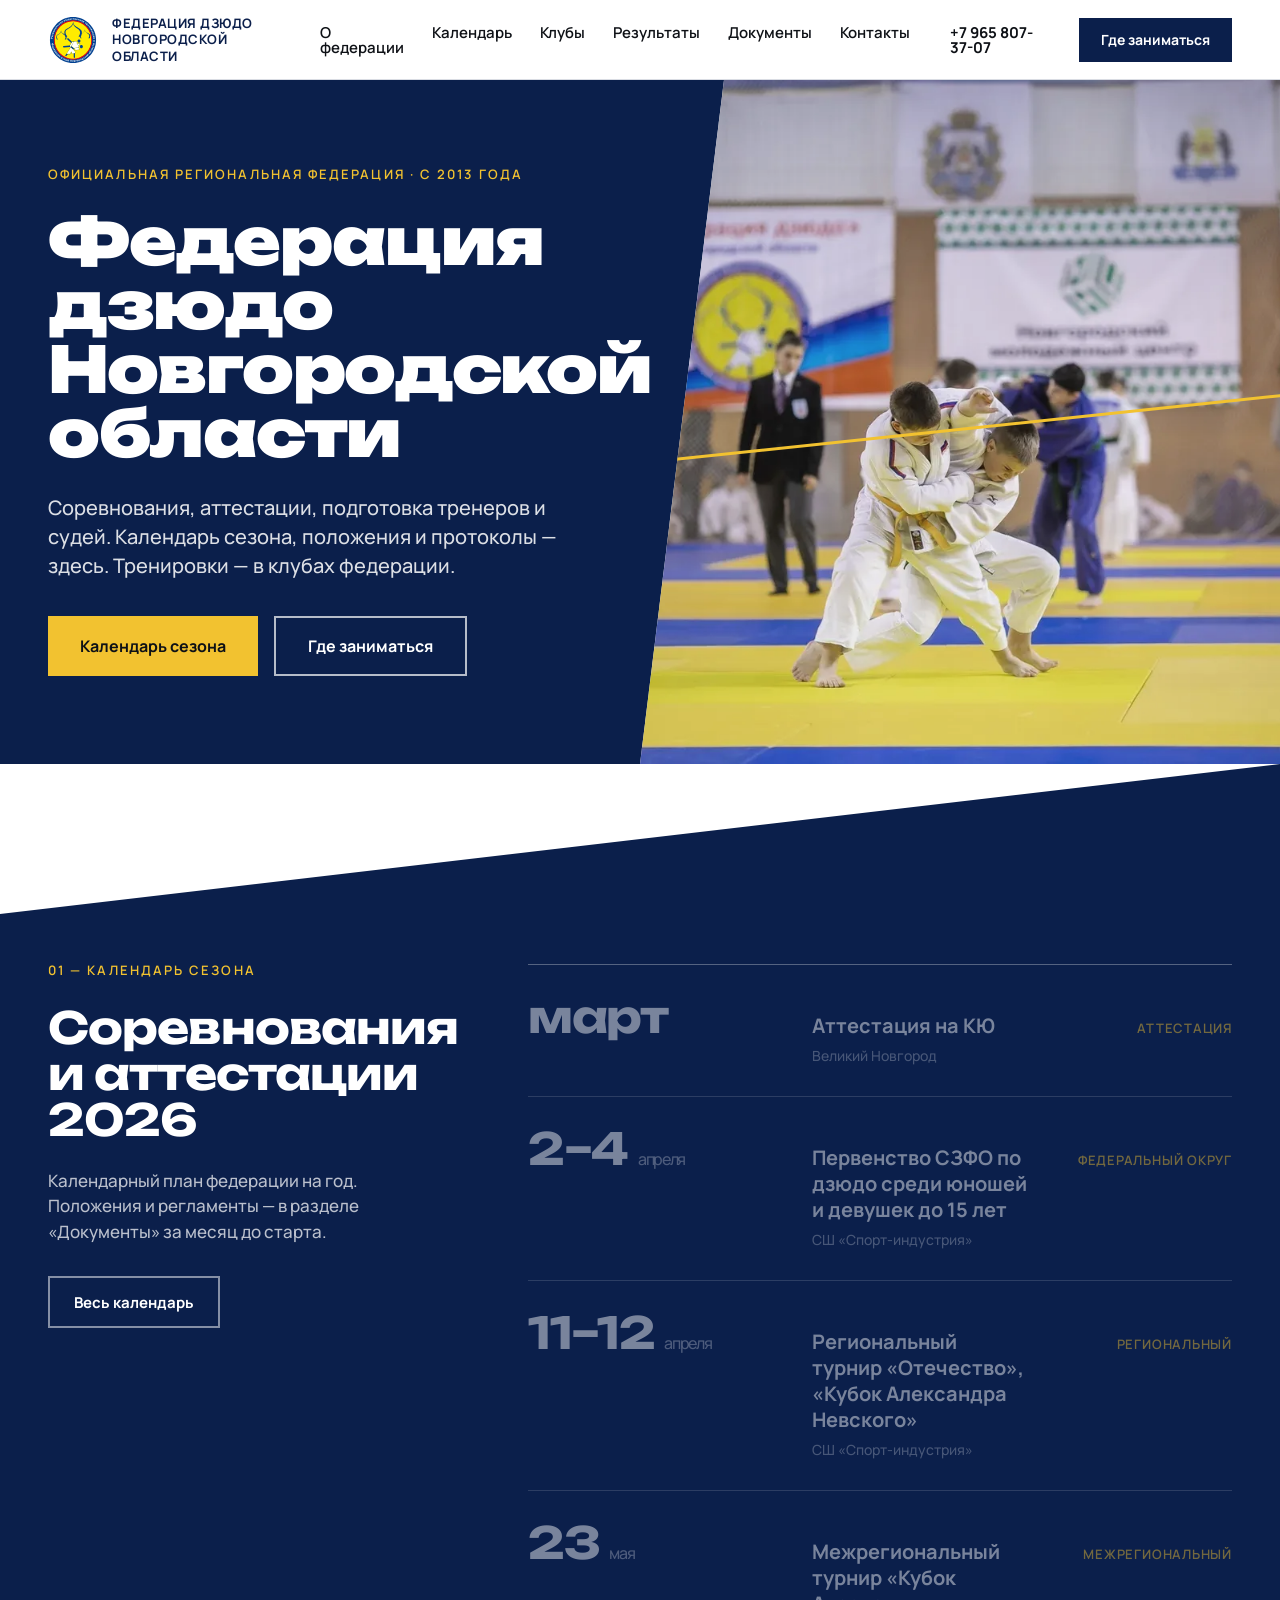
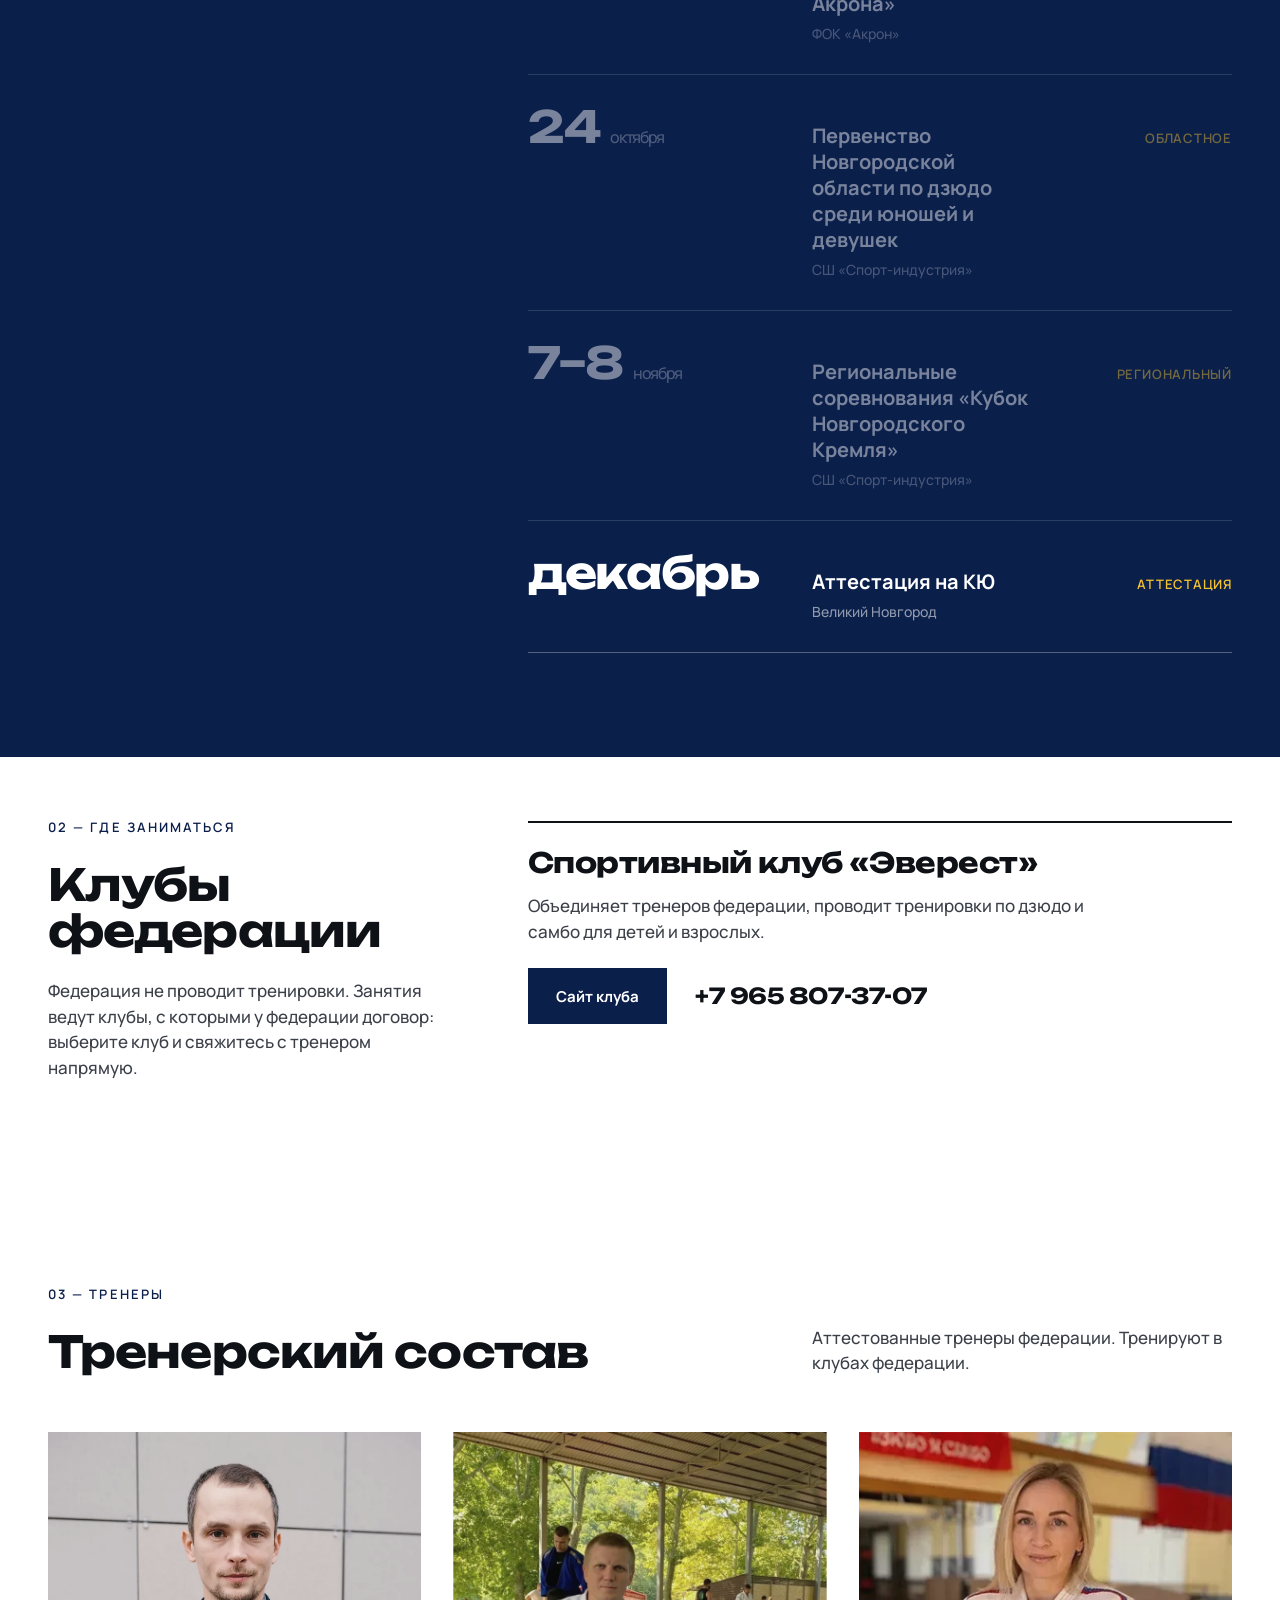
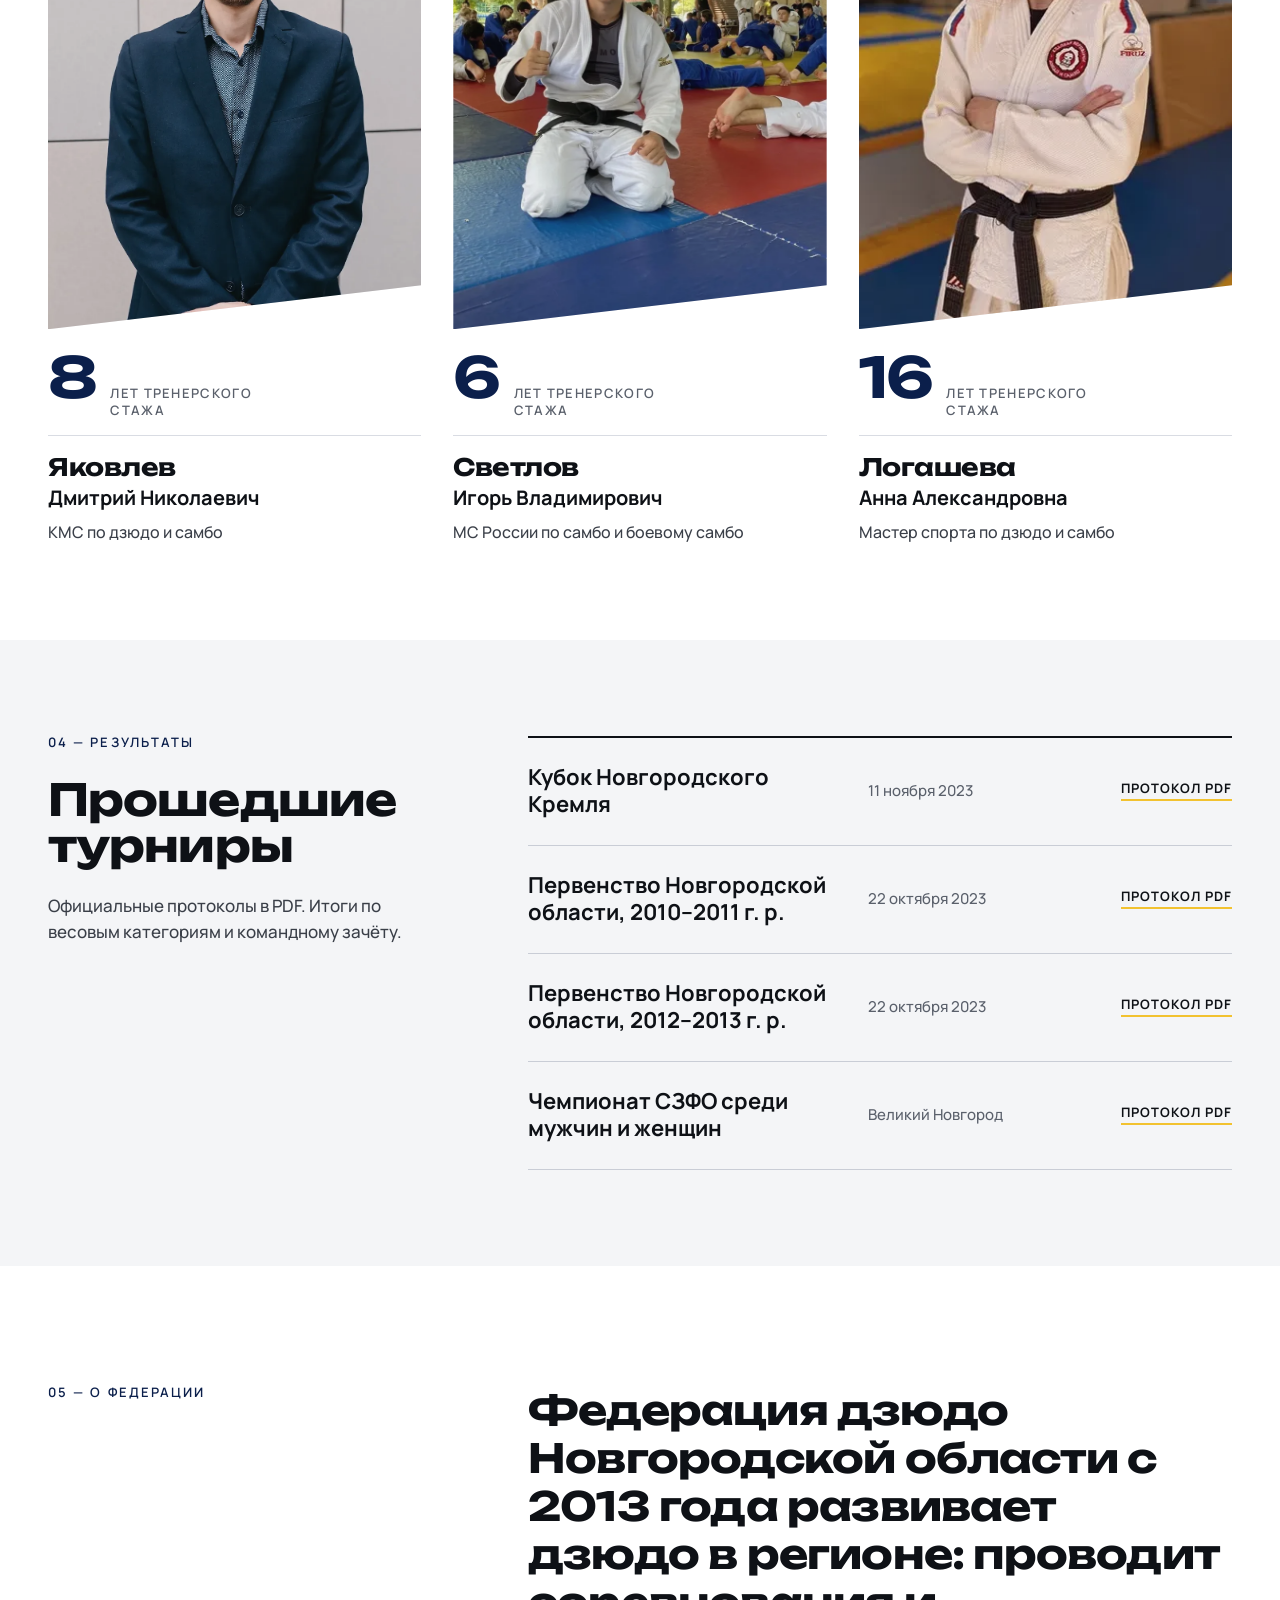
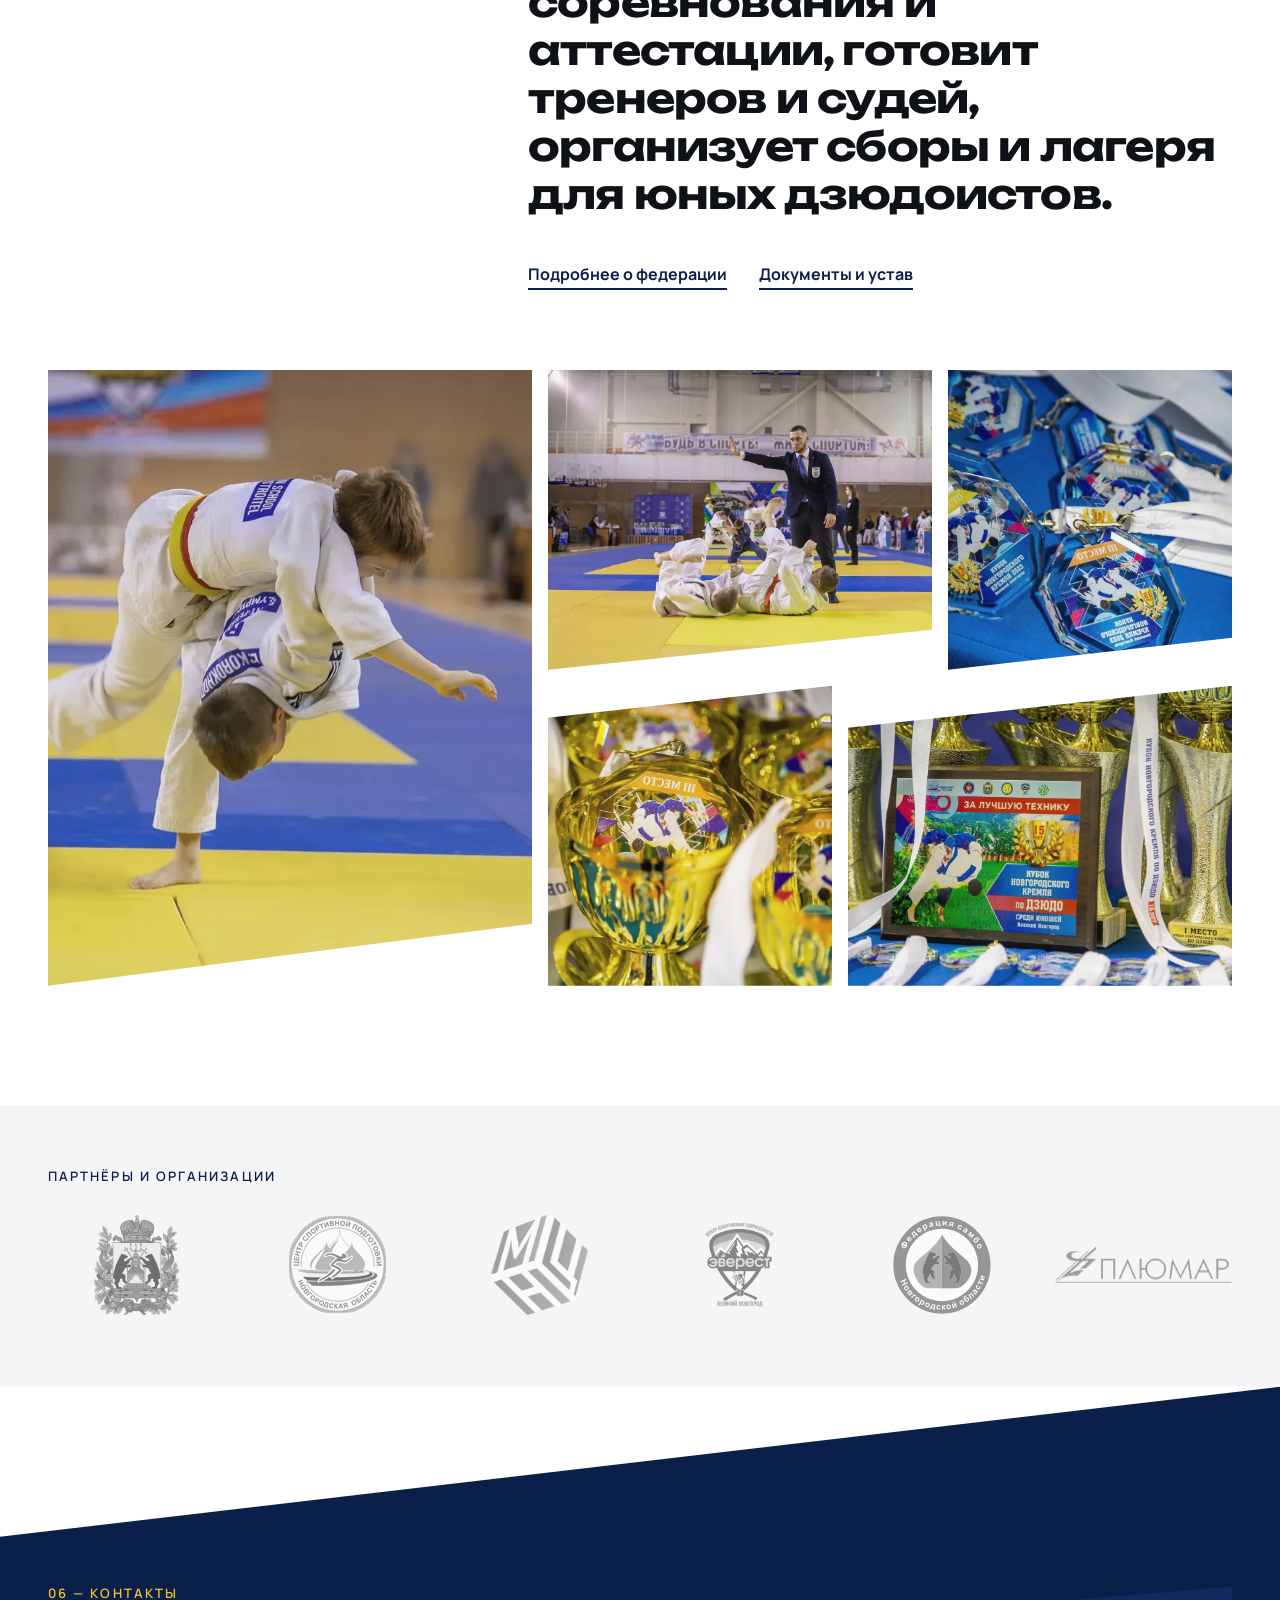
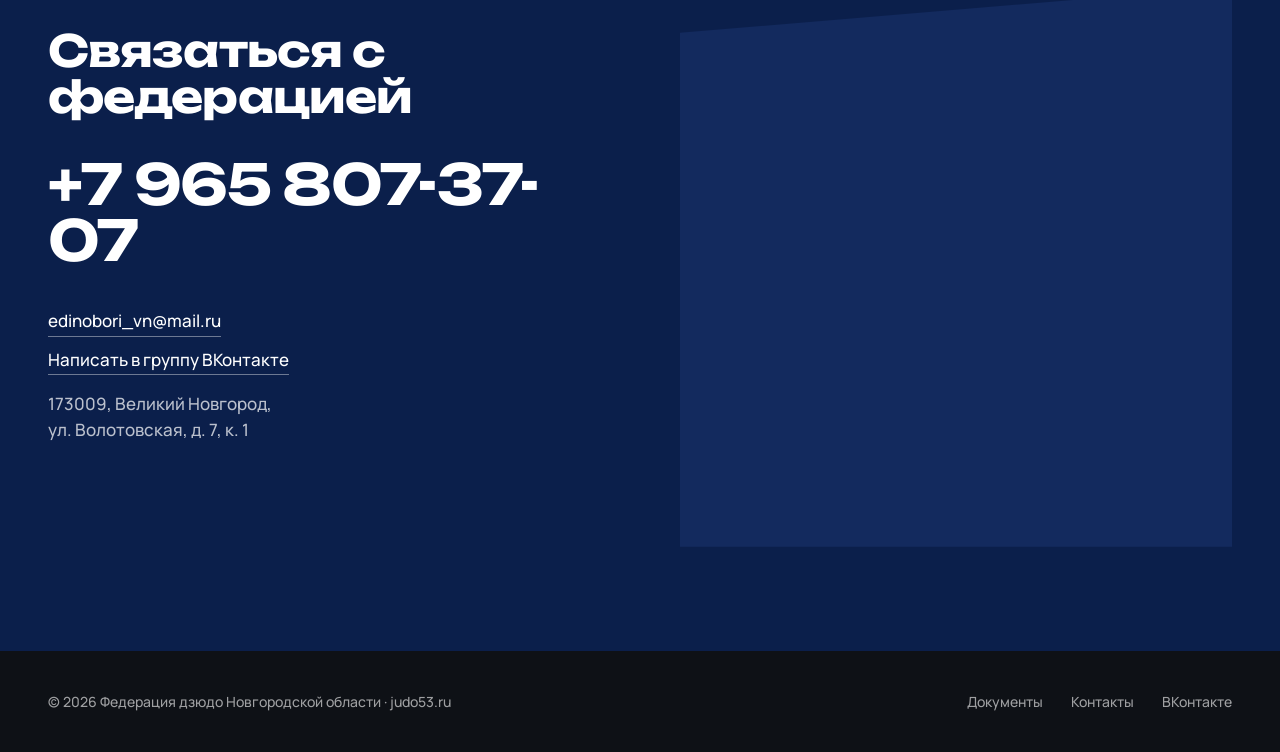
==== index.html @ 19ac7b8d "Сайт Федерации дзюдо Новгородской области — драфт 17.09.2026 Co-Authored-By: Claude Fable 5.1 <norep" ====
<!doctype html>
<html lang="ru">
<head>
<meta charset="utf-8">
<meta name="viewport" content="width=device-width, initial-scale=1">
<title>Федерация дзюдо Новгородской области — официальный сайт</title>
<meta name="description" content="Официальная федерация дзюдо Новгородской области: календарь соревнований и аттестаций, протоколы, документы, тренеры и клубы.">
<link rel="preconnect" href="https://fonts.googleapis.com">
<link rel="preconnect" href="https://fonts.gstatic.com" crossorigin>
<link href="https://fonts.googleapis.com/css2?family=Unbounded:wght@500;700;900&family=Manrope:wght@400;500;600;700&display=swap" rel="stylesheet">
<link rel="stylesheet" href="assets/site.css">
</head>
<body>
<header class="top wrap">
  <a class="brand" href="index.html">
    <img src="images/logo.svg" alt="Герб федерации дзюдо Новгородской области">
    <span>Федерация дзюдо<br>Новгородской области</span>
  </a>
  <nav class="nav"><a href="about.html">О федерации</a><a href="events.html">Календарь</a><a href="index.html#clubs">Клубы</a><a href="results.html">Результаты</a><a href="documents.html">Документы</a><a href="contacts.html">Контакты</a></nav>
  <div class="top-right">
    <a class="tel" href="tel:+79658073707">+7 965 807-37-07</a>
    <a class="btn btn-blue" href="index.html#clubs">Где заниматься</a>
    <a class="tel-sm" href="tel:+79658073707" aria-label="Позвонить">Тел</a>
    <button class="burger" aria-label="Меню" onclick="document.getElementById('mnav').classList.toggle('open')"><span></span><span></span><span></span></button>
  </div>
</header>
<nav class="mnav" id="mnav" onclick="this.classList.remove('open')"><a href="about.html">О федерации</a><a href="events.html">Календарь</a><a href="index.html#clubs">Клубы</a><a href="results.html">Результаты</a><a href="documents.html">Документы</a><a href="contacts.html">Контакты</a></nav>
<section class="hero wrap">
  <div class="photo">
    <img src="images/judo-velikiy-novgorod-3.webp" alt="Схватка на татами">
    <div class="line"></div>
  </div>
  <div class="hero-text">
    <div class="eyebrow light">Официальная региональная федерация · с 2013 года</div>
    <h1>Федерация дзюдо Новгородской области</h1>
    <p>Соревнования, аттестации, подготовка тренеров и судей. Календарь сезона, положения и протоколы — здесь. Тренировки — в клубах федерации.</p>
    <div class="hero-btns">
      <a class="btn btn-gold" href="#calendar">Календарь сезона</a>
      <a class="btn btn-line" href="#clubs">Где заниматься</a>
    </div>
  </div>
</section>

<section id="calendar" class="dark">
  <div class="inner two">
    <div>
      <div class="eyebrow light">01 — Календарь сезона</div>
      <h2>Соревнования и аттестации 2026</h2>
      <p class="lead">Календарный план федерации на год. Положения и регламенты — в разделе «Документы» за месяц до старта.</p>
      <a class="btn btn-line-sm" href="events.html" style="margin-top:32px">Весь календарь</a>
    </div>
    <div class="cal"><div class="crow" data-until="2026-03-31"><div class="d">март</div><div><div class="t">Аттестация на КЮ</div><div class="place">Великий Новгород</div></div><div class="lvl">аттестация</div></div><div class="crow" data-until="2026-04-04"><div class="d">2–4<small>апреля</small></div><div><div class="t">Первенство СЗФО по дзюдо среди юношей и девушек до 15 лет</div><div class="place">СШ «Спорт-индустрия»</div></div><div class="lvl">федеральный округ</div></div><div class="crow" data-until="2026-04-12"><div class="d">11–12<small>апреля</small></div><div><div class="t">Региональный турнир «Отечество», «Кубок Александра Невского»</div><div class="place">СШ «Спорт-индустрия»</div></div><div class="lvl">региональный</div></div><div class="crow" data-until="2026-05-23"><div class="d">23<small>мая</small></div><div><div class="t">Межрегиональный турнир «Кубок Акрона»</div><div class="place">ФОК «Акрон»</div></div><div class="lvl">межрегиональный</div></div><div class="crow" data-until="2026-10-24"><div class="d">24<small>октября</small></div><div><div class="t">Первенство Новгородской области по дзюдо среди юношей и девушек</div><div class="place">СШ «Спорт-индустрия»</div></div><div class="lvl">областное</div></div><div class="crow" data-until="2026-11-08"><div class="d">7–8<small>ноября</small></div><div><div class="t">Региональные соревнования «Кубок Новгородского Кремля»</div><div class="place">СШ «Спорт-индустрия»</div></div><div class="lvl">региональный</div></div><div class="crow" data-until="2026-12-31"><div class="d">декабрь</div><div><div class="t">Аттестация на КЮ</div><div class="place">Великий Новгород</div></div><div class="lvl">аттестация</div></div></div>
  </div>
</section>
<script>
(function(){var t=new Date();t.setHours(0,0,0,0);
document.querySelectorAll('.crow[data-until]').forEach(function(r){var d=new Date(r.dataset.until+'T23:59:59');if(d<t)r.classList.add('past');});})();
</script>
<section id="clubs" class="sec two" style="align-items:start">
  <div>
    <div class="eyebrow">02 — Где заниматься</div>
    <h2>Клубы федерации</h2>
    <p class="lead">Федерация не проводит тренировки. Занятия ведут клубы, с которыми у федерации договор: выберите клуб и свяжитесь с тренером напрямую.</p>
  </div>
  <div class="clubs"><div class="club">
      <h3>Спортивный клуб «Эверест»</h3>
      <p>Объединяет тренеров федерации, проводит тренировки по дзюдо и самбо для детей и взрослых.</p>
      <div class="club-links"><a class="btn btn-blue" href="http://everest53.ru" target="_blank" rel="noopener">Сайт клуба</a><a class="tel" href="tel:+79658073707">+7 965 807-37-07</a></div>
    </div></div>
</section>
<section id="coaches">
  <div class="coaches-head">
    <div><div class="eyebrow">03 — Тренеры</div><h2>Тренерский состав</h2></div>
    <p>Аттестованные тренеры федерации. Тренируют в клубах федерации.</p>
  </div>
  <div class="coaches"><div class="coach">
      <div class="photo"><img src="images/trener-yakovlev-dmitrii-nikolaevich.webp" alt="Яковлев Дмитрий Николаевич"></div>
      <div class="exp"><b>8</b><span>лет тренерского<br>стажа</span></div>
      <div><h3>Яковлев</h3><div class="fn">Дмитрий Николаевич</div><div class="rank">КМС по дзюдо и самбо</div></div>
    </div><div class="coach">
      <div class="photo"><img src="images/trener-svetlov-igor-vladimirovich.webp" alt="Светлов Игорь Владимирович"></div>
      <div class="exp"><b>6</b><span>лет тренерского<br>стажа</span></div>
      <div><h3>Светлов</h3><div class="fn">Игорь Владимирович</div><div class="rank">МС России по самбо и боевому самбо</div></div>
    </div><div class="coach">
      <div class="photo"><img src="images/trener-logashova-anna-aleksandrovna.webp" alt="Логашева Анна Александровна"></div>
      <div class="exp"><b>16</b><span>лет тренерского<br>стажа</span></div>
      <div><h3>Логашева</h3><div class="fn">Анна Александровна</div><div class="rank">Мастер спорта по дзюдо и самбо</div></div>
    </div></div>
</section>
<section id="results" class="two">
  <div>
    <div class="eyebrow">04 — Результаты</div>
    <h2>Прошедшие турниры</h2>
    <p class="lead">Официальные протоколы в PDF. Итоги по весовым категориям и командному зачёту.</p>
  </div>
  <div class="plist"><a class="prow" href="https://judo53.ru/doc/Отчет Кубок Новгородского Кремля 2023.pdf" target="_blank" rel="noopener"><div class="t">Кубок Новгородского Кремля</div><div class="d">11 ноября 2023</div><div class="pdf">Протокол PDF</div></a><a class="prow" href="https://judo53.ru/doc/Отчет Первенство области 2023 г. юн. и дев. 2010-2011.pdf" target="_blank" rel="noopener"><div class="t">Первенство Новгородской области, 2010–2011 г. р.</div><div class="d">22 октября 2023</div><div class="pdf">Протокол PDF</div></a><a class="prow" href="https://judo53.ru/doc/Отчет Первенство области 2023 г. юн. и дев. 2012-2013.pdf" target="_blank" rel="noopener"><div class="t">Первенство Новгородской области, 2012–2013 г. р.</div><div class="d">22 октября 2023</div><div class="pdf">Протокол PDF</div></a><a class="prow" href="https://judo53.ru/doc/szfo-velikiy-novgorod.pdf" target="_blank" rel="noopener"><div class="t">Чемпионат СЗФО среди мужчин и женщин</div><div class="d">Великий Новгород</div><div class="pdf">Протокол PDF</div></a></div>
</section>

<section id="about">
  <div class="two">
    <div class="eyebrow">05 — О федерации</div>
    <div>
      <p>Федерация дзюдо Новгородской области с 2013 года развивает дзюдо в регионе: проводит соревнования и аттестации, готовит тренеров и судей, организует сборы и лагеря для юных дзюдоистов.</p>
      <div class="links">
        <a class="link" href="about.html">Подробнее о федерации</a>
        <a class="link" href="documents.html">Документы и устав</a>
      </div>
    </div>
  </div>
  <div class="mosaic"><div class="photo"><img src="images/judo-velikiy-novgorod-2.webp" alt="Дзюдо в Великом Новгороде" loading="lazy"></div><div class="photo"><img src="images/judo-velikiy-novgorod-4.webp" alt="Дзюдо в Великом Новгороде" loading="lazy"></div><div class="photo"><img src="images/judo-velikiy-novgorod-5.webp" alt="Дзюдо в Великом Новгороде" loading="lazy"></div><div class="photo"><img src="images/judo-velikiy-novgorod-6.webp" alt="Дзюдо в Великом Новгороде" loading="lazy"></div><div class="photo"><img src="images/judo-velikiy-novgorod-7.webp" alt="Дзюдо в Великом Новгороде" loading="lazy"></div></div>
</section>
<section class="partners">
  <div class="eyebrow">Партнёры и организации</div>
  <div class="grid"><div class="p"><img src="images/partners-minsporta.png" alt="Министерство спорта Новгородской области" title="Министерство спорта Новгородской области" loading="lazy"></div><div class="p"><img src="images/partners-csp.png" alt="Центр спортивной подготовки" title="Центр спортивной подготовки" loading="lazy"></div><div class="p"><img src="images/partners-nmc.png" alt="Новгородский молодёжный центр" title="Новгородский молодёжный центр" loading="lazy"></div><div class="p"><img src="images/partners-everest.png" alt="Спортивный клуб «Эверест»" title="Спортивный клуб «Эверест»" loading="lazy"></div><div class="p"><img src="images/partners-sambo.svg" alt="Федерация самбо Новгородской области" title="Федерация самбо Новгородской области" loading="lazy"></div><div class="p"><img src="images/partners-plumar.png" alt="«Плюмар»" title="«Плюмар»" loading="lazy"></div></div>
</section>
<section id="contacts" class="dark">
  <div class="inner two">
    <div>
      <div class="eyebrow light">06 — Контакты</div>
      <h2>Связаться с федерацией</h2>
      <a class="big" href="tel:+79658073707">+7 965 807-37-07</a>
      <div class="clist">
        <a href="mailto:edinobori_vn@mail.ru">edinobori_vn@mail.ru</a>
        <a href="https://vk.me/public176636064" target="_blank" rel="noopener">Написать в группу ВКонтакте</a>
        <div>173009, Великий Новгород,<br>ул. Волотовская, д. 7, к. 1</div>
      </div>
    </div>
    <div class="map">
      <iframe title="Карта: Великий Новгород, ул. Волотовская, 7, к. 1" src="https://yandex.ru/map-widget/v1/?text=Великий%20Новгород%2C%20Волотовская%20улица%2C%207к1&z=16" loading="lazy" allowfullscreen></iframe>
    </div>
  </div>
</section>
<footer>
  <div>© 2026 Федерация дзюдо Новгородской области · judo53.ru</div>
  <div class="fl"><a href="documents.html">Документы</a><a href="contacts.html">Контакты</a><a href="https://vk.com/public176636064">ВКонтакте</a></div>
</footer>
</body>
</html>
---- assets/site.css ----
:root{
  --blue:#0B1F4B; --blue-2:#132a5e; --ink:#0E1116; --gold:#F2C230;
  --text:#3a3f48; --muted:#5a606b; --line:#d9dce3; --line-dark:#c9cdd6; --soft:#F4F5F7;
  --pad:48px;
}
*{box-sizing:border-box}
html{scroll-behavior:smooth}
body{margin:0;background:#fff;color:var(--ink);font:500 17px/1.5 Manrope,system-ui,sans-serif;-webkit-font-smoothing:antialiased;overflow-x:hidden}
a{color:inherit;text-decoration:none}
img{display:block;max-width:100%}
h1,h2,h3{margin:0;font-family:Unbounded,Manrope,sans-serif;letter-spacing:-.02em}
.wrap{padding-inline:var(--pad)}
.eyebrow{font:600 13px/1 Manrope,sans-serif;letter-spacing:.16em;text-transform:uppercase;color:var(--blue)}
.eyebrow.light{color:var(--gold)}
h2{font-size:44px;line-height:1.05;font-weight:700;margin-top:28px}
h3{font-size:24px;line-height:1.15;font-weight:700}
.lead{margin:24px 0 0;font-size:17px;color:var(--text)}
.btn{display:inline-flex;align-items:center;justify-content:center;height:56px;padding:0 28px;font:700 15px/1 Manrope,sans-serif;transition:.18s;white-space:nowrap;border:0;cursor:pointer}
.btn-blue{background:var(--blue);color:#fff}.btn-blue:hover{background:var(--ink)}
.btn-gold{background:var(--gold);color:var(--ink);height:60px;padding:0 32px;font-size:16px}.btn-gold:hover{background:#fff}
.btn-line{border:2px solid rgba(255,255,255,.7);color:#fff;height:60px;padding:0 32px;font-size:16px;background:transparent}.btn-line:hover{background:#fff;color:var(--blue);border-color:#fff}
.btn-line-sm{border:2px solid rgba(255,255,255,.5);color:#fff;height:52px;padding:0 24px;background:transparent}.btn-line-sm:hover{background:#fff;color:var(--blue);border-color:#fff}
.link{font:700 16px/1 Manrope,sans-serif;color:var(--blue);border-bottom:2px solid var(--blue);padding-bottom:6px}.link:hover{border-color:var(--gold)}
.photo{position:relative;overflow:hidden;background:var(--soft)}
.photo img{width:100%;height:100%;object-fit:cover;filter:saturate(.85) contrast(.95) brightness(.98)}
.dark .photo{background:var(--blue-2)}

/* шапка */
.top{height:80px;display:flex;align-items:center;gap:40px;border-bottom:1px solid var(--line);background:#fff;position:sticky;top:env(safe-area-inset-top,0px);z-index:40}
.brand{display:flex;align-items:center;gap:14px}
.brand img{height:50px;width:auto}
.brand span{font:700 13px/1.25 Manrope,sans-serif;color:var(--blue);text-transform:uppercase;letter-spacing:.04em}
.nav{display:flex;gap:28px;margin-left:auto;font:600 15px/1 Manrope,sans-serif}
.nav a:hover{color:var(--blue)}
.top-right{display:flex;align-items:center;gap:24px}
.top-right .tel{font:700 15px/1 Manrope,sans-serif}
.top .btn{height:44px;padding:0 22px;font-size:14px}
.burger{display:none;width:44px;height:44px;background:var(--blue);border:0;flex-direction:column;justify-content:center;align-items:center;gap:5px;padding:0;cursor:pointer}
.burger span{display:block;width:20px;height:2px;background:#fff}
.tel-sm{display:none;width:44px;height:44px;align-items:center;justify-content:center;font:700 12px/1 Manrope,sans-serif;color:var(--blue);border:1.5px solid var(--blue)}
.mnav{display:none;position:fixed;inset:64px 0 0;background:var(--blue);color:#fff;z-index:39;padding:28px 20px;flex-direction:column;gap:6px}
.mnav a{font:700 22px/1.2 Unbounded,sans-serif;padding:14px 0;border-bottom:1px solid rgba(255,255,255,.18)}
.mnav.open{display:flex}

/* первый экран */
.hero{position:relative;min-height:640px;background:var(--blue);color:#fff;overflow:hidden}
.hero .photo{position:absolute;right:0;top:0;width:50%;height:100%;clip-path:polygon(84px 0,100% 0,100% 100%,0 100%)}
.hero .photo .line{position:absolute;left:-40px;top:50%;width:130%;height:3px;background:var(--gold);transform:rotate(-6deg);pointer-events:none}
.hero-text{position:relative;z-index:3;padding:88px 0;max-width:640px;display:flex;flex-direction:column;gap:28px}
.hero h1{font-size:64px;line-height:1;font-weight:900}
.hero p{margin:0;max-width:520px;font-size:20px;line-height:1.45;color:rgba(255,255,255,.86)}
.hero-btns{display:flex;gap:16px;margin-top:8px;flex-wrap:wrap}
.hero-nums{position:relative;z-index:3;display:flex;gap:56px;padding:64px 0 48px}
.num b{display:block;font:700 56px/1 Unbounded,sans-serif}
.num span{display:block;margin-top:8px;font:500 14px/1.3 Manrope,sans-serif;color:rgba(255,255,255,.7)}

.two{display:grid;grid-template-columns:400px 1fr;gap:80px}

/* расписание */
#schedule{padding:104px var(--pad) 96px}
#schedule h2{margin-bottom:48px}
.thead{display:grid;grid-template-columns:240px 1fr 260px;padding-bottom:14px;border-bottom:2px solid var(--ink);font:600 12px/1 Manrope,sans-serif;letter-spacing:.12em;text-transform:uppercase;color:var(--muted)}
.trow{display:grid;grid-template-columns:240px 1fr 260px;align-items:center;padding:32px 0;border-bottom:1px solid var(--line)}
.trow .age{font:700 52px/1 Unbounded,sans-serif;letter-spacing:-.03em;color:var(--blue);white-space:nowrap}
.trow .name{font:700 20px/1.2 Manrope,sans-serif}
.trow .days{margin-top:6px;font-size:16px;color:var(--text)}
.trow .time{font:700 28px/1 Unbounded,sans-serif;letter-spacing:-.02em}
.hall-grid{display:grid;grid-template-columns:1fr 1fr;gap:48px;margin-top:64px;align-items:stretch}
.hall .photo{height:360px;clip-path:polygon(0 44px,100% 0,100% 100%,0 100%)}
.hall h3{margin-top:20px;font-size:32px}
.hall .addr{margin-top:8px;font-size:18px;line-height:1.45;color:var(--text)}
.first{display:flex;flex-direction:column;justify-content:space-between;border-top:2px solid var(--ink);padding-top:24px}
.first .list{display:flex;flex-direction:column;margin-top:24px;font-size:18px;line-height:1.4}
.first .list div{display:grid;grid-template-columns:48px 1fr;padding:16px 0;border-bottom:1px solid var(--line)}
.first .list div:last-child{border:0}
.first .list span:first-child{font:700 14px/1.6 Unbounded,sans-serif;color:var(--blue)}
.first-foot{display:flex;align-items:center;justify-content:space-between;gap:24px;margin-top:24px;flex-wrap:wrap}
.first-foot p{margin:0;font-size:15px;color:var(--text)}
.first-foot p a{font-weight:700;color:var(--ink)}
.first-foot .btn{height:64px;padding:0 36px;font-size:17px}

/* тёмные секции с косым верхом */
.dark{position:relative;background:var(--blue);color:#fff;overflow:hidden}
.dark::before{content:"";position:absolute;left:0;top:0;width:100%;height:150px;background:#fff;clip-path:polygon(0 0,100% 0,0 100%);z-index:1}
.dark>.inner{position:relative;z-index:2}

/* календарь */
#calendar{padding:200px var(--pad) 104px}
#calendar .lead{color:rgba(255,255,255,.72)}
.cal{border-top:1px solid rgba(255,255,255,.3)}
.crow{display:grid;grid-template-columns:260px 1fr 180px;align-items:baseline;gap:24px;padding:30px 0;border-bottom:1px solid rgba(255,255,255,.3)}
.crow .d{font:700 44px/1 Unbounded,sans-serif;letter-spacing:-.03em;white-space:nowrap}
.crow .d small{font:500 16px/1 Manrope,sans-serif;color:rgba(255,255,255,.6);margin-left:10px}
.crow .t{font:700 20px/1.3 Manrope,sans-serif}
.crow .lvl{font:600 13px/1.4 Manrope,sans-serif;letter-spacing:.06em;text-transform:uppercase;color:var(--gold);text-align:right}

/* календарь: место и прошедшие */
.crow .place{margin-top:6px;font-size:14px;color:rgba(255,255,255,.55)}
.crow.past{opacity:.45}
.cal-lg .crow .place{color:var(--muted)}
.cal-lg .crow.past{opacity:.5}
/* клубы */
.clubs{display:grid;gap:24px}
.club{border-top:2px solid var(--ink);padding-top:24px}
.club h3{font-size:28px}
.club p{margin:14px 0 0;font-size:17px;color:var(--text);max-width:560px}
.club-links{display:flex;align-items:center;gap:28px;margin-top:24px;flex-wrap:wrap}
.club-links .tel{font:700 22px/1 Unbounded,sans-serif;letter-spacing:-.02em}
.doc-row .sub{margin-top:6px;font:500 15px/1.4 Manrope,sans-serif;color:var(--muted)}
/* тренеры */
#coaches{padding:104px var(--pad) 96px}
.coaches-head{display:flex;align-items:flex-end;justify-content:space-between;gap:40px;margin-bottom:56px;flex-wrap:wrap}
.coaches-head p{margin:0;max-width:420px;font-size:17px;color:var(--text)}
.coaches{display:grid;grid-template-columns:repeat(3,1fr);gap:32px}
.coach .photo{aspect-ratio:3/4;clip-path:polygon(0 0,100% 0,100% calc(100% - 44px),0 100%)}
.coach .photo img{object-position:center 15%}
.coach .exp{display:flex;align-items:baseline;gap:14px;margin-top:20px;padding-bottom:16px;border-bottom:1px solid var(--line)}
.coach .exp b{font:700 56px/1 Unbounded,sans-serif;letter-spacing:-.03em;color:var(--blue)}
.coach .exp span{font:600 13px/1.3 Manrope,sans-serif;letter-spacing:.1em;text-transform:uppercase;color:var(--muted)}
.coach h3{margin-top:18px}
.coach .fn{font:700 20px/1.2 Manrope,sans-serif;margin-top:4px}
.coach .rank{margin-top:10px;font-size:16px;color:var(--text)}

/* результаты */
#results{background:var(--soft);padding:96px var(--pad)}
.plist{border-top:2px solid var(--ink)}
.prow{display:grid;grid-template-columns:1fr 200px 140px;align-items:center;gap:24px;padding:26px 0;border-bottom:1px solid var(--line-dark)}
.prow:hover{color:var(--blue)}
.prow .t{font:700 22px/1.25 Manrope,sans-serif}
.prow .d{font-size:15px;color:var(--muted)}
.prow .pdf{font:700 13px/1 Manrope,sans-serif;letter-spacing:.08em;text-transform:uppercase;border-bottom:2px solid var(--gold);padding-bottom:4px;justify-self:end;white-space:nowrap}

/* о федерации */
#about{padding:120px var(--pad)}
#about .two{align-items:start}
#about p{margin:0;font:700 40px/1.2 Unbounded,sans-serif;letter-spacing:-.02em;text-wrap:pretty}
#about .links{display:flex;gap:32px;margin-top:48px;flex-wrap:wrap}
.mosaic{display:grid;grid-template-columns:repeat(12,1fr);grid-template-rows:300px 300px;gap:16px;margin-top:80px}
.mosaic .photo:nth-child(1){grid-column:1/6;grid-row:1/3;clip-path:polygon(0 0,100% 0,100% calc(100% - 62px),0 100%)}
.mosaic .photo:nth-child(2){grid-column:6/10;grid-row:1;clip-path:polygon(0 0,100% 0,100% calc(100% - 40px),0 100%)}
.mosaic .photo:nth-child(3){grid-column:10/13;grid-row:1;clip-path:polygon(0 0,100% 0,100% calc(100% - 32px),0 100%)}
.mosaic .photo:nth-child(4){grid-column:6/9;grid-row:2;clip-path:polygon(0 32px,100% 0,100% 100%,0 100%)}
.mosaic .photo:nth-child(5){grid-column:9/13;grid-row:2;clip-path:polygon(0 42px,100% 0,100% 100%,0 100%)}

/* контакты */
#contacts{padding:200px var(--pad) 104px}
#contacts .two{grid-template-columns:1fr 1fr}
#contacts .big{display:block;margin-top:36px;font:700 56px/1 Unbounded,sans-serif;letter-spacing:-.03em}
#contacts .big:hover{color:var(--gold)}
.form{display:grid;grid-template-columns:1fr 1fr;gap:16px;margin-top:40px}
.form input{height:60px;padding:0 20px;background:transparent;border:2px solid rgba(255,255,255,.4);color:#fff;font:600 17px/1 Manrope,sans-serif;outline:none;border-radius:0;width:100%}
.form input::placeholder{color:rgba(255,255,255,.5)}
.form input:focus{border-color:var(--gold)}
.form button{grid-column:1/3;height:60px;background:var(--gold);color:var(--ink);border:0;font:700 17px/1 Manrope,sans-serif;cursor:pointer}
.form button:hover{background:#fff}
.msgs{display:flex;gap:12px;margin-top:16px}
.msgs a{flex:1;display:flex;align-items:center;justify-content:center;height:52px;border:2px solid rgba(255,255,255,.4);color:#fff;font:700 14px/1.2 Manrope,sans-serif;text-align:center}
.msgs a:hover{background:#fff;color:var(--blue);border-color:#fff}
.clist{display:flex;flex-direction:column;gap:10px;margin-top:40px;font-size:17px}
.clist a{border-bottom:1px solid rgba(255,255,255,.4);align-self:flex-start;padding-bottom:2px}
.clist a:hover{color:var(--gold)}
.clist div{color:rgba(255,255,255,.72);margin-top:6px}
.map{min-height:560px;clip-path:polygon(0 46px,100% 0,100% 100%,0 100%);background:var(--blue-2);position:relative}
.map iframe{position:absolute;inset:0;width:100%;height:100%;border:0}

footer{background:var(--ink);color:rgba(255,255,255,.6);padding:40px var(--pad);display:flex;justify-content:space-between;align-items:center;gap:20px;font-size:14px;flex-wrap:wrap}
footer .fl{display:flex;gap:28px;flex-wrap:wrap}
footer a:hover{color:#fff}

/* ───── планшет ───── */
@media(max-width:1100px){
  :root{--pad:32px}
  .two,#contacts .two{grid-template-columns:1fr;gap:48px}
  .hero h1{font-size:60px}
  .coaches{grid-template-columns:1fr 1fr}
  .nav{display:none}
  .burger{display:flex}
  .top-right .tel{display:none}
  .hall-grid{grid-template-columns:1fr;gap:40px}
  .mosaic{grid-template-rows:240px 240px}
}
/* ───── телефон ───── */
@media(max-width:640px){
  :root{--pad:20px}
  .top{height:64px;gap:12px}
  .brand img{height:38px}
  .brand span{font-size:11px}
  .top-right{gap:8px}
  .top-right .btn{display:none}
  .tel-sm{display:flex}
  h2{font-size:28px;line-height:1.1;margin-top:16px}
  h3{font-size:18px}
  .eyebrow{font-size:11px}
  .lead{font-size:15px;margin-top:14px}
  .btn{height:56px;width:100%}
  .btn-gold,.btn-line{padding:0 20px;font-size:16px}
  .hero{min-height:0;display:flex;flex-direction:column}
  .hero .photo{order:10;position:relative;width:auto;height:320px;margin:32px calc(-1*var(--pad)) 0;clip-path:polygon(0 32px,100% 0,100% 100%,0 100%)}
  .hero .photo .line{left:-20px;top:55%}
  .hero-text{padding:36px 0 0;gap:20px}
  .hero h1{font-size:42px;line-height:1}
  .hero p{font-size:16px}
  .hero-btns{flex-direction:column;gap:10px}
  .hero-nums{gap:28px;padding:36px 0 0}
  .num b{font-size:36px}
  .num span{font-size:12px}
  #schedule{padding:56px var(--pad) 48px}
  #schedule h2{margin-bottom:28px}
  .thead{display:none}
  .trow{grid-template-columns:112px 1fr;gap:16px;padding:22px 0;align-items:start}
  .trow .age{font-size:34px}
  .trow .name{font-size:16px}
  .trow .days{font-size:14px}
  .trow .time{font-size:20px;grid-column:2;margin-top:8px}
  .hall-grid{margin-top:32px;gap:32px}
  .hall .photo{height:240px;margin:0 calc(-1*var(--pad));clip-path:polygon(0 26px,100% 0,100% 100%,0 100%)}
  .hall h3{margin-top:16px}
  .hall .addr{font-size:15px;margin-top:6px}
  .first{padding-top:20px}
  .first .list{margin-top:12px;font-size:15px}
  .first .list div{grid-template-columns:36px 1fr;padding:12px 0}
  .first .list span:first-child{font-size:12px}
  .first-foot{margin-top:20px}
  .first-foot p{display:none}
  .dark::before{height:40px}
  #calendar{padding:80px var(--pad) 48px}
  .crow{grid-template-columns:1fr;gap:8px;padding:20px 0}
  .crow .d{font-size:32px}
  .crow .d small{font-size:14px;margin-left:8px}
  .crow .t{font-size:16px}
  .crow .lvl{text-align:left;font-size:11px}
  #coaches{padding:56px var(--pad) 48px}
  .coaches-head{margin-bottom:28px}
  .coaches{grid-template-columns:1fr;gap:28px}
  .coach{display:grid;grid-template-columns:132px 1fr;gap:6px 16px;align-items:start}
  .coach .photo{grid-row:1/3}
  .coach .exp,.coach>div:last-child{grid-column:2}
  .coach .photo{clip-path:polygon(0 0,100% 0,100% calc(100% - 16px),0 100%)}
  .coach .exp{margin-top:10px;gap:10px;padding-bottom:0;border:0}
  .coach .exp b{font-size:32px}
  .coach .exp span{font-size:11px}
  .coach h3{margin-top:0}
  .coach .fn{font-size:15px;margin-top:2px}
  .coach .rank{font-size:14px;margin-top:8px}
  #results{padding:48px var(--pad)}
  .prow{grid-template-columns:1fr;gap:8px;padding:18px 0}
  .prow .t{font-size:17px}
  .prow .d{font-size:13px}
  .prow .pdf{justify-self:start;font-size:12px}
  #about{padding:56px var(--pad)}
  #about p{font-size:22px;line-height:1.3}
  #about .links{margin-top:24px;gap:20px}
  .mosaic{grid-template-columns:repeat(6,1fr);grid-template-rows:200px 130px 130px;gap:8px;margin:36px calc(-1*var(--pad)) 0}
  .mosaic .photo:nth-child(1){grid-column:1/7;grid-row:1;clip-path:polygon(0 0,100% 0,100% calc(100% - 26px),0 100%)}
  .mosaic .photo:nth-child(2){grid-column:1/4;grid-row:2;clip-path:polygon(0 0,100% 0,100% calc(100% - 14px),0 100%)}
  .mosaic .photo:nth-child(3){grid-column:4/7;grid-row:2;clip-path:polygon(0 14px,100% 0,100% 100%,0 100%)}
  .mosaic .photo:nth-child(4){grid-column:1/3;grid-row:3;clip-path:polygon(0 0,100% 0,100% calc(100% - 12px),0 100%)}
  .mosaic .photo:nth-child(5){grid-column:3/7;grid-row:3;clip-path:polygon(0 18px,100% 0,100% 100%,0 100%)}
  #contacts{padding:80px var(--pad) 48px}
  #contacts .big{font-size:clamp(22px,7.4vw,30px);margin-top:24px;white-space:nowrap}
  .form{grid-template-columns:1fr;gap:10px;margin-top:28px}
  .form input,.form button{height:56px;font-size:16px}
  .form button{grid-column:1}
  .msgs{flex-direction:column;gap:10px;margin-top:20px}
  .msgs a{flex:none}
  .msgs a{font-size:15px}
  .clist{margin-top:28px;font-size:16px}
  .map{min-height:220px;margin:32px calc(-1*var(--pad)) 0;clip-path:polygon(0 22px,100% 0,100% 100%,0 100%)}
  footer{padding:28px var(--pad);flex-direction:column;align-items:flex-start;font-size:13px}
}

/* ───── общие куски внутренних страниц ───── */
.nav a.active,.mnav a.active{color:var(--blue);border-bottom:2px solid var(--gold);padding-bottom:4px}
.mnav a.active{color:var(--gold);border-bottom-color:var(--gold)}
.phero{background:var(--blue);color:#fff;padding:88px var(--pad) 140px;clip-path:polygon(0 0,100% 0,100% calc(100% - 72px),0 100%)}
.phero h1{font-size:72px;line-height:1;font-weight:900;margin-top:24px}
.phero p{margin:24px 0 0;font-size:20px;line-height:1.4;color:rgba(255,255,255,.8)}
.cta-strip{border-top:2px solid var(--ink);margin:0 var(--pad);padding:56px 0;display:flex;align-items:center;justify-content:space-between;gap:40px;flex-wrap:wrap}
.cta-strip h2{font-size:36px;line-height:1.1;margin:0}
.cta-strip .sub{margin-top:12px;color:var(--text)}
.cta-strip .right{display:flex;align-items:center;gap:32px;flex-wrap:wrap}
.cta-strip .tel{font:700 32px/1 Unbounded,sans-serif;letter-spacing:-.03em}
.partners{background:var(--soft);padding:64px var(--pad) 72px}
.partners .grid{display:grid;grid-template-columns:repeat(6,1fr);gap:24px;margin-top:32px}
.partners .p{height:100px;display:flex;align-items:center;justify-content:center;filter:grayscale(1);opacity:.55;transition:.2s}
.partners .p:hover{filter:none;opacity:1}
.partners img{max-height:100px;max-width:100%;object-fit:contain}
.sec{padding:64px var(--pad) 104px}
.sec-head{display:flex;align-items:flex-end;justify-content:space-between;gap:40px;margin-bottom:40px;flex-wrap:wrap}
.sec-head p{margin:0;max-width:420px;color:var(--text)}
/* о федерации */
.about-big{margin:0;font:700 32px/1.3 Unbounded,sans-serif;letter-spacing:-.02em;text-wrap:pretty}
.tasks{display:grid;grid-template-columns:1fr 1fr;column-gap:48px;margin-top:20px;border-top:2px solid var(--ink)}
.tasks div{display:grid;grid-template-columns:56px 1fr;padding:22px 0;border-bottom:1px solid var(--line);font-size:18px;line-height:1.4}
.tasks span:first-child{font:700 14px/1.7 Unbounded,sans-serif;color:var(--blue)}
.about-p{margin:56px 0 0;font-size:20px;color:var(--text);max-width:760px}
.about-photos{padding:0 var(--pad) 96px;display:grid;grid-template-columns:7fr 5fr;grid-template-rows:420px 320px;gap:16px}
.about-photos .photo:nth-child(1){grid-row:1/3;clip-path:polygon(0 0,100% 0,100% calc(100% - 78px),0 100%)}
.about-photos .photo:nth-child(2){clip-path:polygon(0 0,100% 0,100% calc(100% - 44px),0 100%)}
.about-photos .photo:nth-child(3){clip-path:polygon(0 34px,100% 0,100% 100%,0 100%)}
/* события */
.cal-lg{border-top:2px solid var(--ink)}
.cal-lg .crow{grid-template-columns:320px 1fr 220px;gap:32px;padding:34px 0;border-bottom:1px solid var(--line)}
.cal-lg .d{font-size:56px;color:var(--blue)}
.cal-lg .d small{font-size:18px;color:var(--muted);margin-left:12px}
.cal-lg .t{font-size:24px}
.cal-lg .lvl{color:var(--blue)}
.cards{display:grid;grid-template-columns:repeat(4,1fr);gap:24px}
.card{display:flex;flex-direction:column;color:var(--ink)}
.card .photo{aspect-ratio:4/3;clip-path:polygon(0 0,100% 0,100% calc(100% - 30px),0 100%)}
.card .t{margin-top:14px;font:700 18px/1.3 Manrope,sans-serif}
.card .pdf{margin-top:6px;font:600 12px/1 Manrope,sans-serif;letter-spacing:.08em;text-transform:uppercase;color:var(--muted);border-bottom:2px solid var(--gold);align-self:flex-start;padding-bottom:4px}
/* результаты */
.years{display:flex;flex-direction:column;gap:80px}
.year{font:700 120px/1 Unbounded,sans-serif;letter-spacing:-.04em;color:var(--blue)}
.year.dim{color:var(--line)}
.year-l{margin-top:12px;font:600 13px/1 Manrope,sans-serif;letter-spacing:.16em;text-transform:uppercase;color:var(--muted)}
.year-note{border-top:2px solid var(--ink);padding-top:28px;font-size:20px;color:var(--text)}
.year-note a{color:var(--blue);border-bottom:2px solid var(--gold)}
.plist-lg .prow{grid-template-columns:1fr 260px 150px;padding:28px 0;border-bottom:1px solid var(--line)}
.plist-lg .prow .d{font-size:16px}
/* документы */
.doc-head{display:grid;grid-template-columns:1fr 120px 120px 160px;gap:24px;padding-bottom:14px;border-bottom:2px solid var(--ink);font:600 12px/1 Manrope,sans-serif;letter-spacing:.12em;text-transform:uppercase;color:var(--muted)}
.doc-row{display:grid;grid-template-columns:1fr 120px 120px 160px;gap:24px;align-items:center;padding:26px 0;border-bottom:1px solid var(--line)}
.doc-row .t{font:700 22px/1.25 Manrope,sans-serif}
.doc-row .type{font:700 16px/1 Unbounded,sans-serif;color:var(--blue)}
.doc-row .size{color:var(--muted);font-size:16px}
.btn-out{display:inline-flex;align-items:center;justify-content:center;height:48px;border:2px solid var(--blue);color:var(--blue);font:700 14px/1 Manrope,sans-serif}
.btn-out:hover{background:var(--blue);color:#fff}
.doc-note{margin-top:32px;font-size:16px;color:var(--text);max-width:640px}
/* контакты */
.c-grid{padding:64px var(--pad) 96px;display:grid;grid-template-columns:1fr 1fr;gap:64px;align-items:stretch}
.c-list{display:flex;flex-direction:column;gap:40px}
.c-list .l{font:600 12px/1 Manrope,sans-serif;letter-spacing:.12em;text-transform:uppercase;color:var(--muted)}
.c-list .v{display:block;margin-top:12px;font:700 32px/1.2 Unbounded,sans-serif;letter-spacing:-.02em;color:var(--ink)}
.c-list .v.big{font-size:56px;line-height:1;letter-spacing:-.03em}
.c-list a.v:hover{color:var(--blue)}
.c-grid .map{min-height:560px;clip-path:polygon(0 52px,100% 0,100% 100%,0 100%)}
.c-form{background:var(--blue);color:#fff;padding:96px var(--pad);display:grid;grid-template-columns:400px 1fr;gap:80px}
.c-form .lead{color:rgba(255,255,255,.72)}
.c-form .form{grid-template-columns:1fr 1fr 260px;margin-top:0}
.c-form .form button{grid-column:auto}
.c-halls{padding:96px var(--pad) 104px;display:grid;grid-template-columns:400px 1fr;gap:80px;align-items:start}
.c-halls .addr{margin-top:20px;font-size:20px;color:var(--text)}
.c-halls .photo{height:440px;clip-path:polygon(0 0,100% 0,100% calc(100% - 50px),0 100%)}

@media(max-width:1100px){
  .partners .grid{grid-template-columns:repeat(3,1fr)}
  .cards{grid-template-columns:repeat(2,1fr)}
  .about-photos{grid-template-columns:1fr 1fr;grid-template-rows:300px 240px}
  .c-grid,.c-form,.c-halls{grid-template-columns:1fr;gap:40px}
  .c-form .form{grid-template-columns:1fr 1fr}
  .c-form .form button{grid-column:1/3}
  .years>.two{grid-template-columns:1fr;gap:24px}
  .year{font-size:80px}
}
@media(max-width:640px){
  .club h3{font-size:22px}
  .club-links{gap:16px}
  .club-links .btn{width:auto}
  .phero{padding:44px var(--pad) 72px;clip-path:polygon(0 0,100% 0,100% calc(100% - 30px),0 100%)}
  .phero h1{font-size:36px;line-height:1.02;margin-top:16px}
  .phero p{font-size:15px;margin-top:16px}
  .cta-strip{padding:40px 0;gap:20px}
  .cta-strip h2{font-size:24px}
  .cta-strip .tel{font-size:26px}
  .cta-strip .right{width:100%;flex-direction:column;align-items:flex-start;gap:16px}
  .partners{padding:40px var(--pad) 44px}
  .partners .grid{grid-template-columns:repeat(2,1fr);gap:12px;margin-top:20px}
  .partners .p{height:90px}
  .sec{padding:32px var(--pad) 48px}
  .sec-head{margin-bottom:24px}
  .about-big{font-size:22px}
  .tasks{grid-template-columns:1fr}
  .tasks div{grid-template-columns:40px 1fr;font-size:15px;padding:14px 0}
  .about-p{margin-top:32px;font-size:16px}
  .about-photos{padding:0 0 48px;grid-template-columns:1fr;grid-template-rows:220px 180px 180px;gap:8px}
  .about-photos .photo:nth-child(1){grid-row:auto;clip-path:polygon(0 0,100% 0,100% calc(100% - 26px),0 100%)}
  .cal-lg .crow{grid-template-columns:1fr;gap:8px;padding:20px 0}
  .cal-lg .d{font-size:32px}
  .cal-lg .d small{font-size:14px;margin-left:8px}
  .cal-lg .t{font-size:16px}
  .cards{grid-template-columns:1fr;gap:28px}
  .card .photo{aspect-ratio:16/10;clip-path:polygon(0 0,100% 0,100% calc(100% - 22px),0 100%)}
  .years{gap:40px}
  .year{font-size:64px}
  .year-note{font-size:16px;padding-top:20px}
  .plist-lg .prow{grid-template-columns:1fr;gap:8px;padding:18px 0}
  .doc-head{display:none}
  .doc-row{grid-template-columns:1fr;gap:8px;padding:18px 0}
  .doc-row .t{font-size:17px}
  .doc-row .size{display:none}
  .btn-out{width:100%}
  .c-grid{padding:32px var(--pad) 48px}
  .c-list{gap:24px}
  .c-list .v{font-size:20px}
  .c-list .v.big{font-size:clamp(22px,7.4vw,30px);white-space:nowrap}
  .c-grid .map{min-height:220px;margin:0 calc(-1*var(--pad));clip-path:polygon(0 22px,100% 0,100% 100%,0 100%)}
  .c-form{padding:48px var(--pad)}
  .c-form .form{grid-template-columns:1fr}
  .c-form .form button{grid-column:1}
  .c-halls{padding:48px var(--pad)}
  .c-halls .addr{font-size:16px}
  .c-halls .photo{height:240px;margin:0 calc(-1*var(--pad));clip-path:polygon(0 0,100% 0,100% calc(100% - 26px),0 100%)}
}
/* карта-ссылка (для предпросмотра без встраиваемых карт) */
.map-link{position:absolute;inset:0;display:flex;align-items:flex-end;color:#fff}
.map-link img{position:absolute;inset:0;width:100%;height:100%;object-fit:cover;filter:saturate(.6) brightness(.55)}
.map-link span{position:relative;padding:28px;font-size:16px;line-height:1.5}
.map-link b{display:block;margin-top:6px;font:700 14px/1 Manrope,sans-serif;letter-spacing:.06em;text-transform:uppercase;color:var(--gold)}
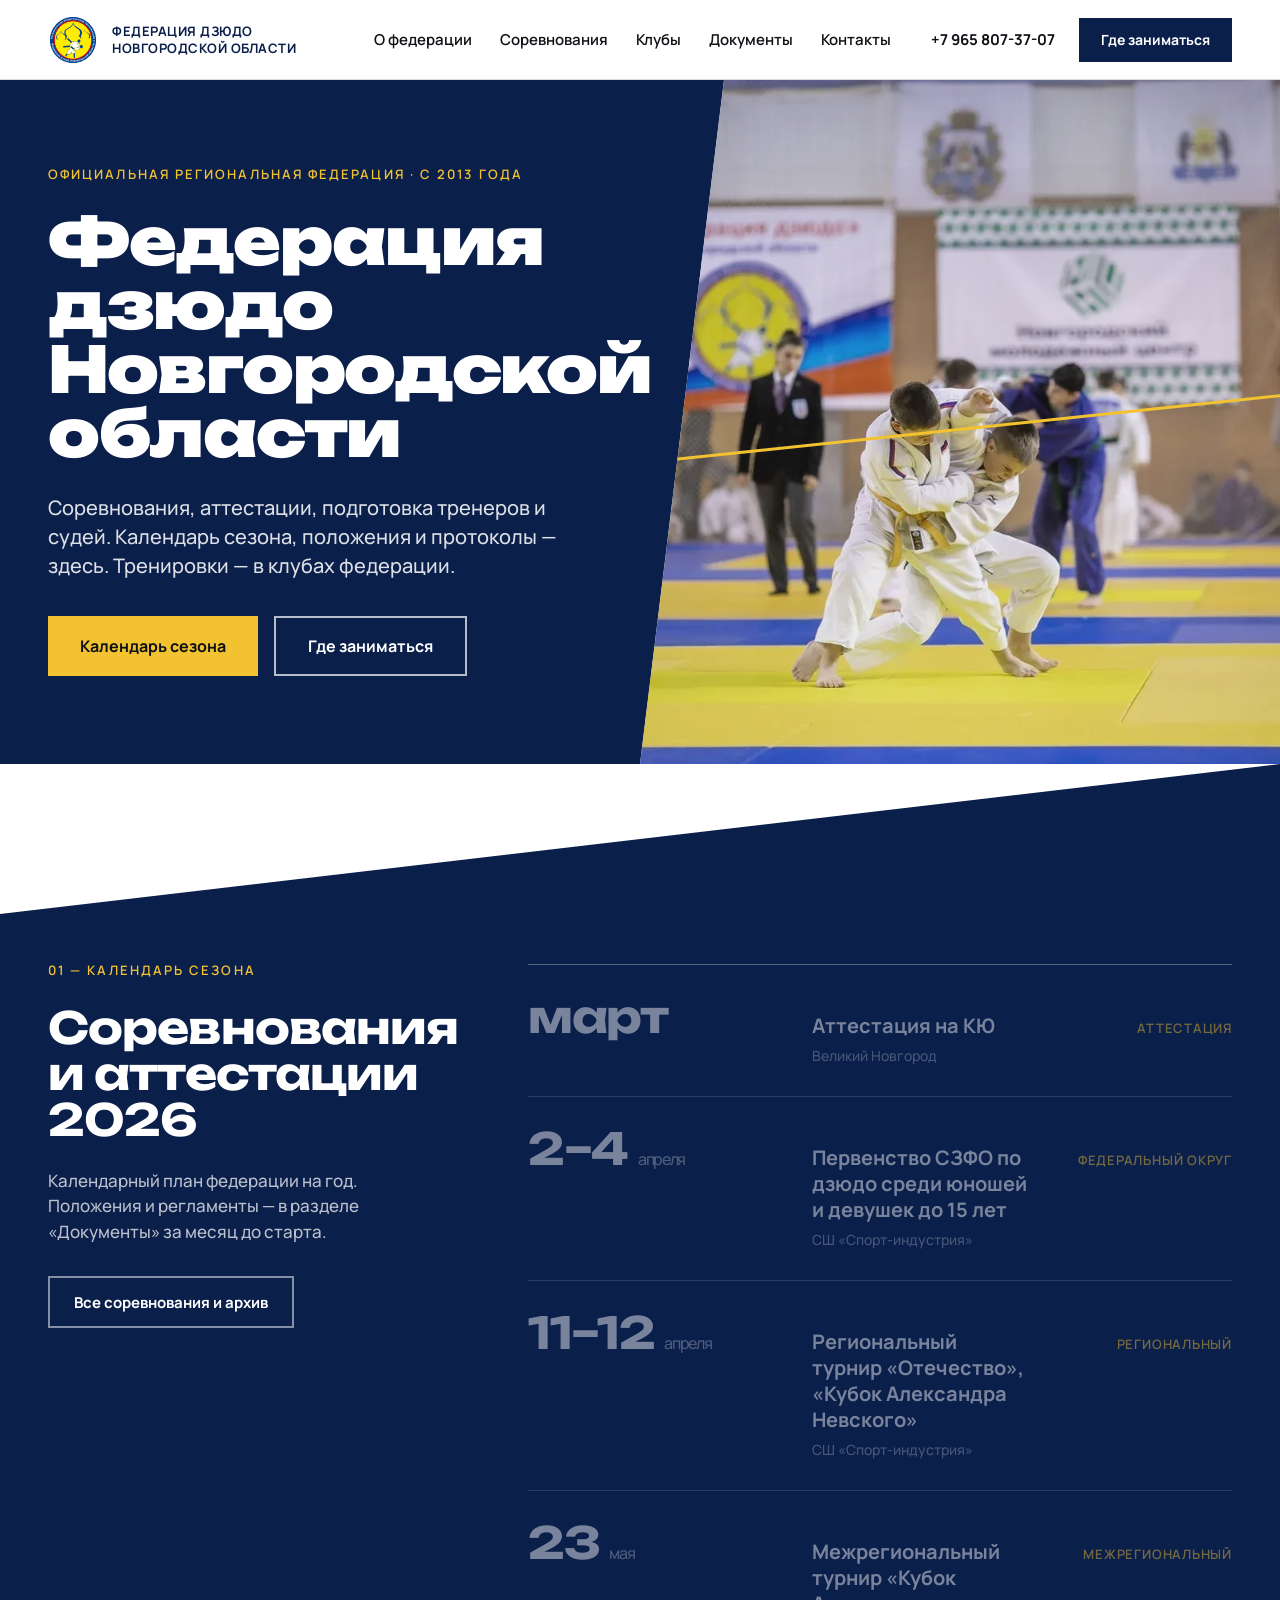
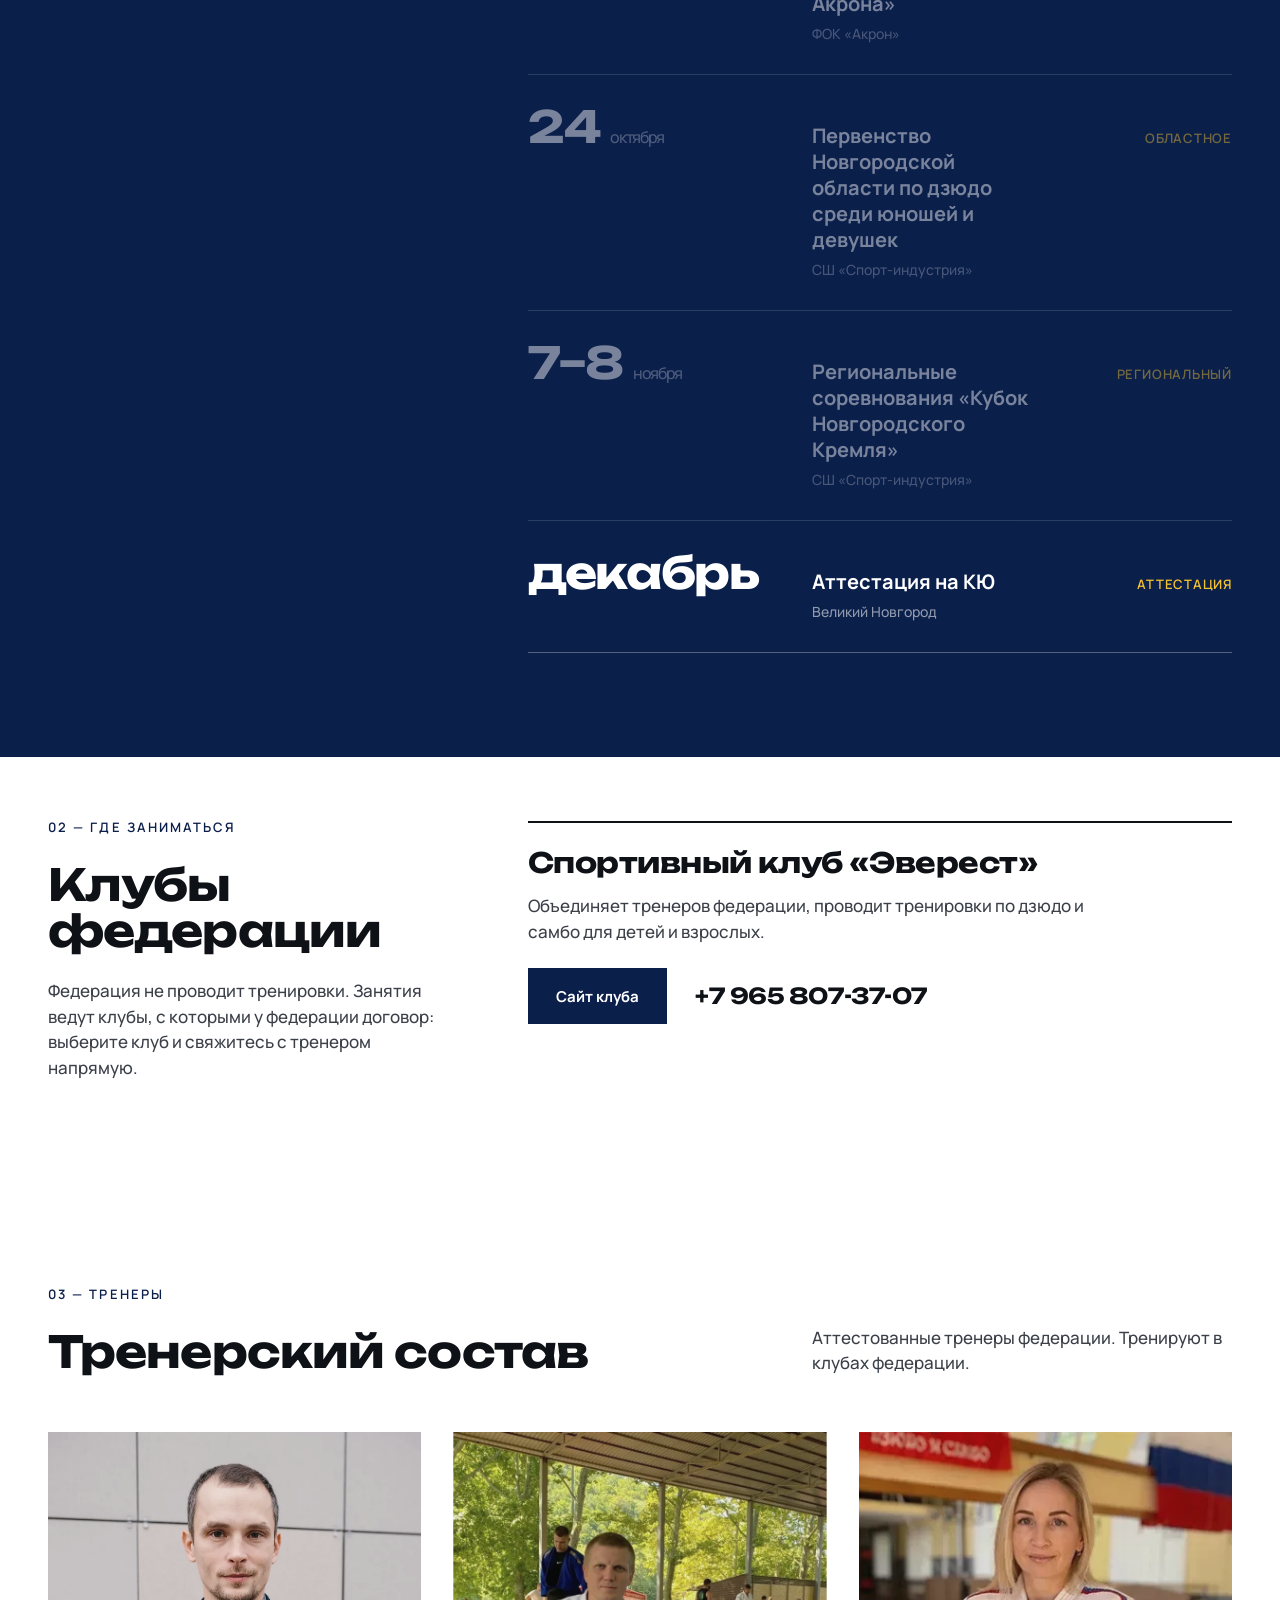
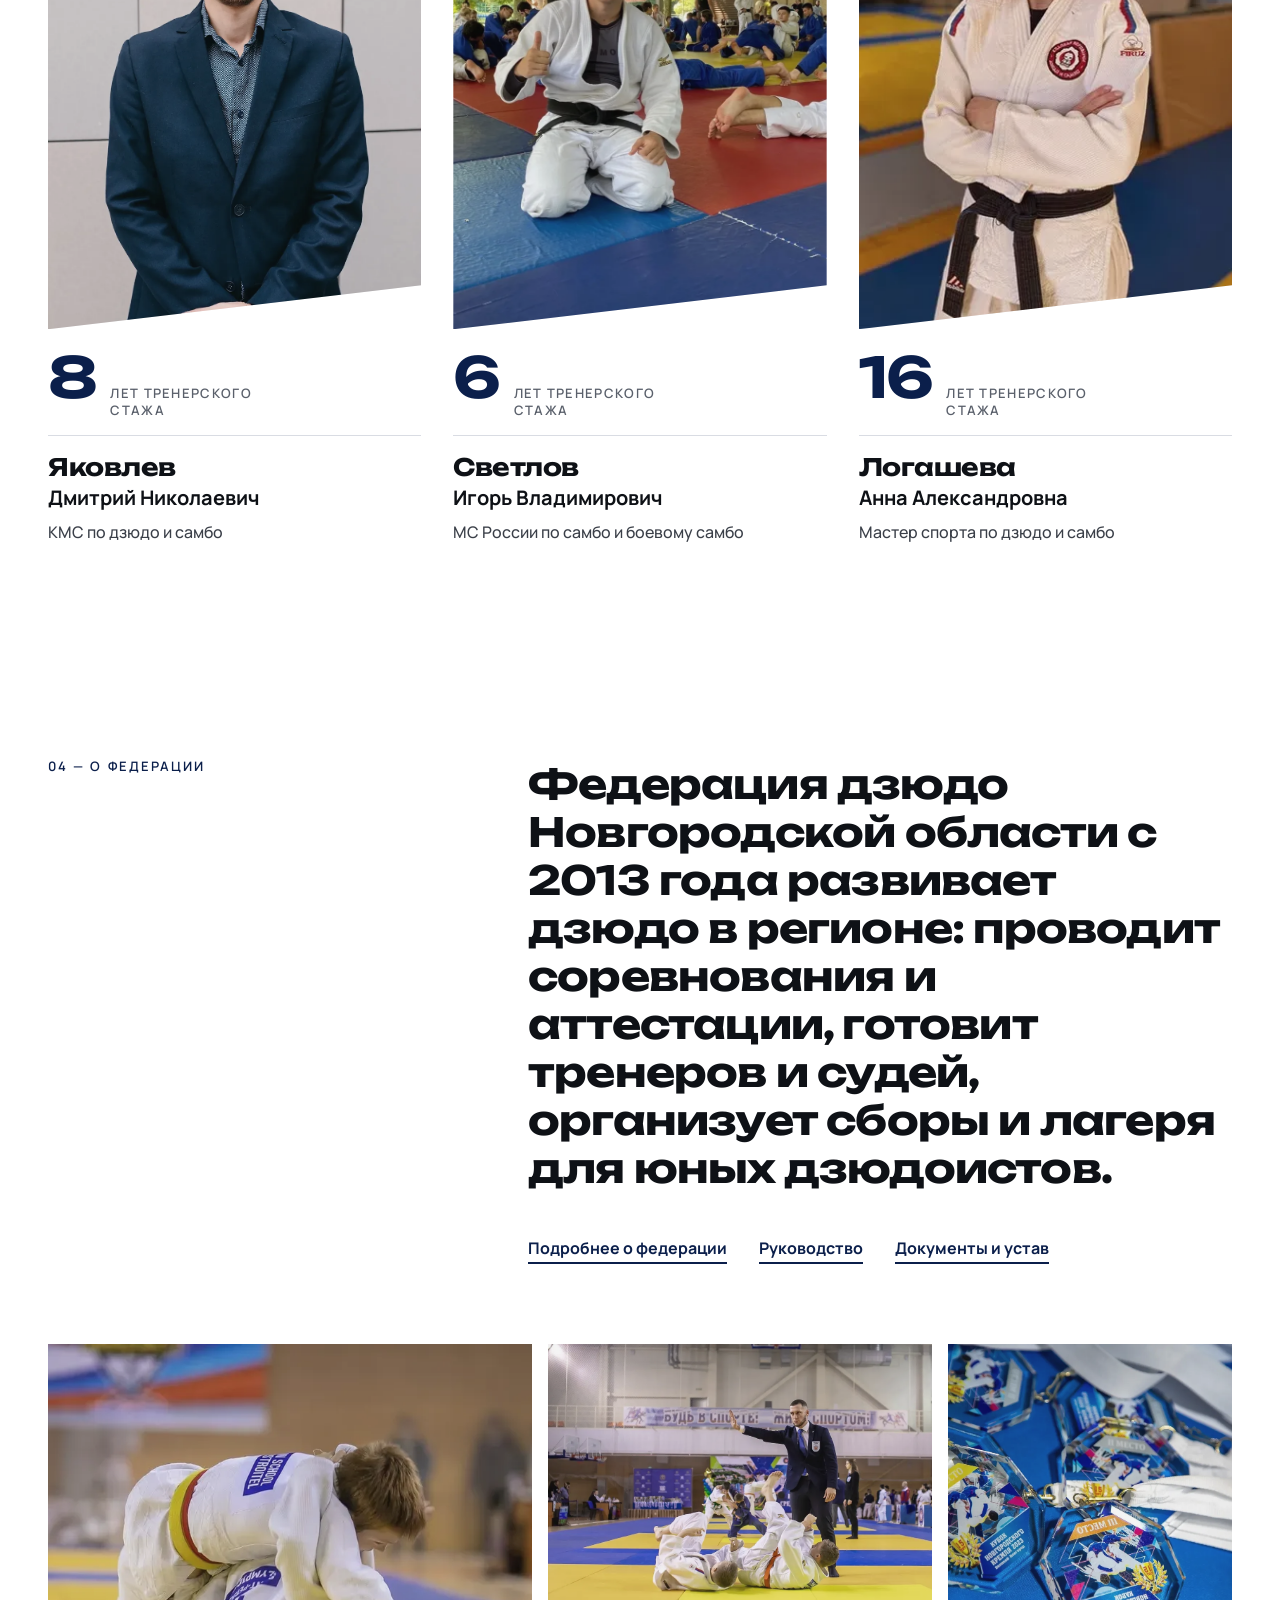
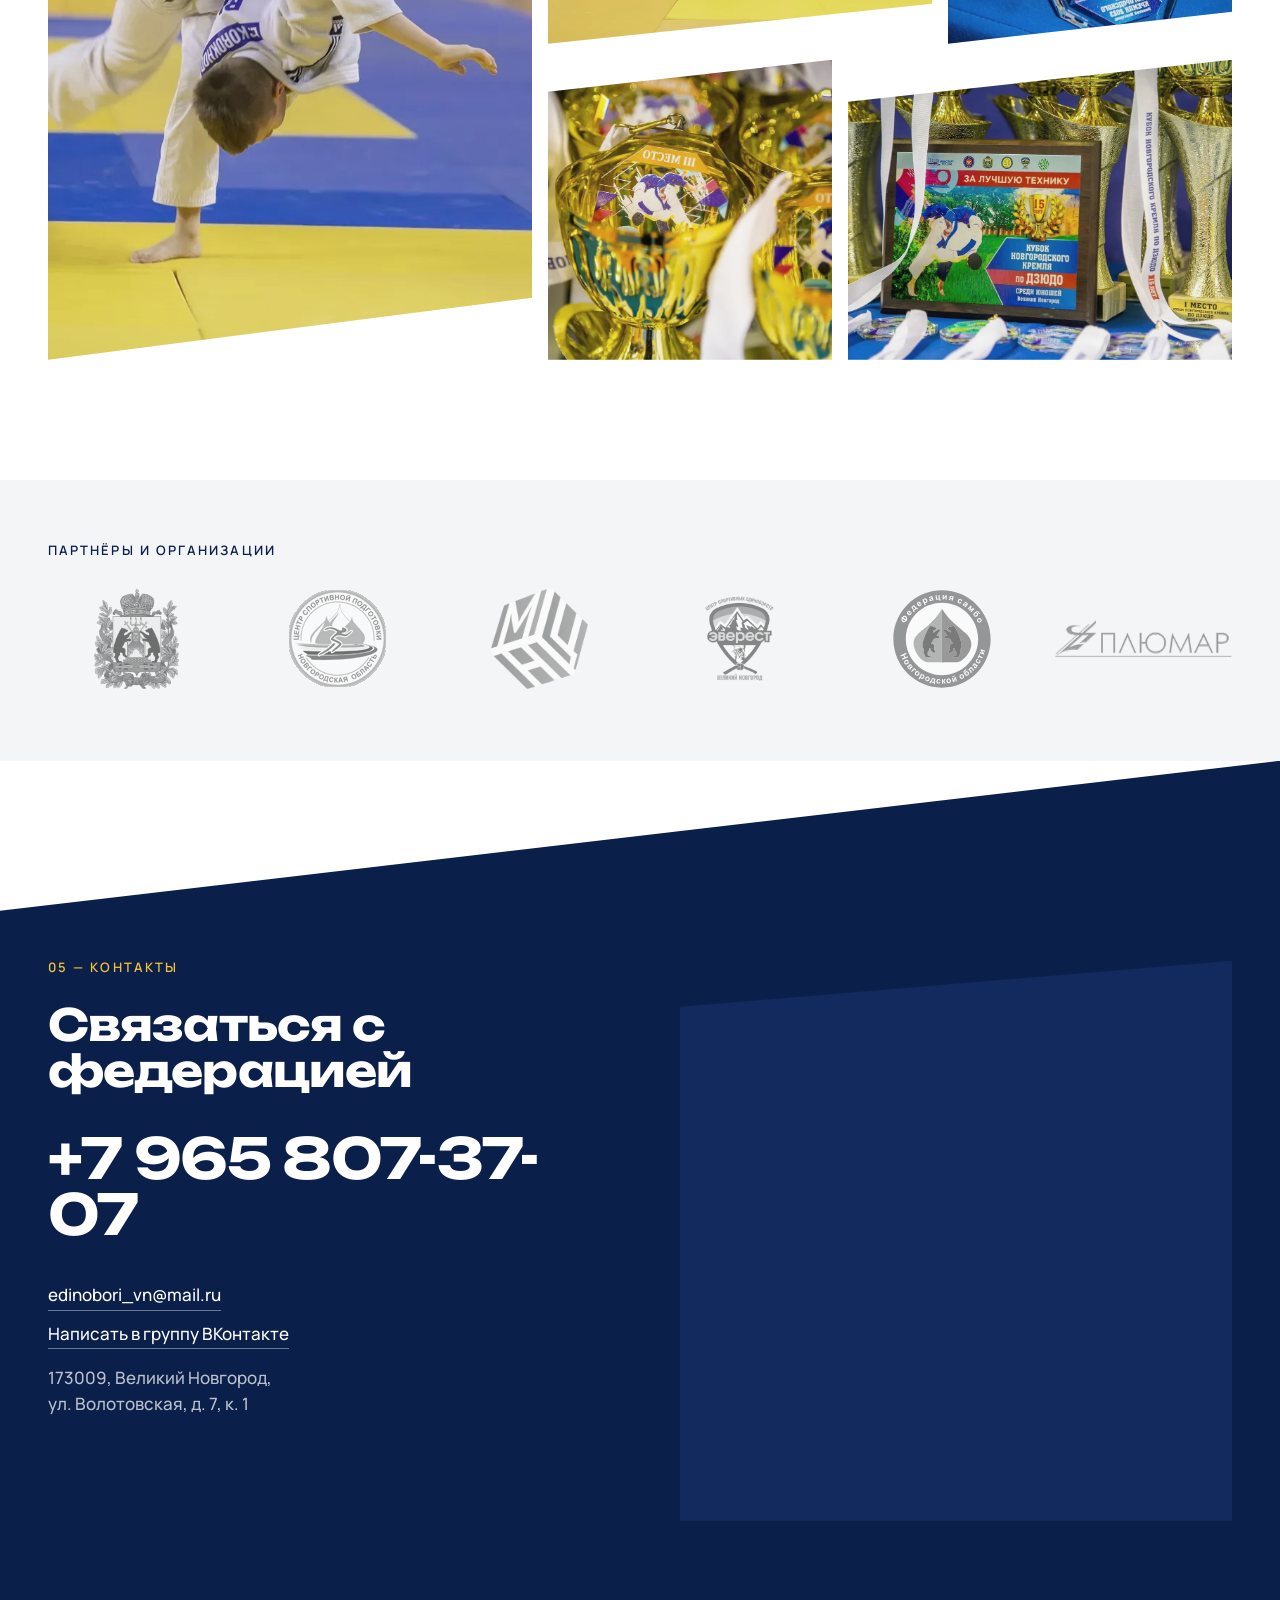
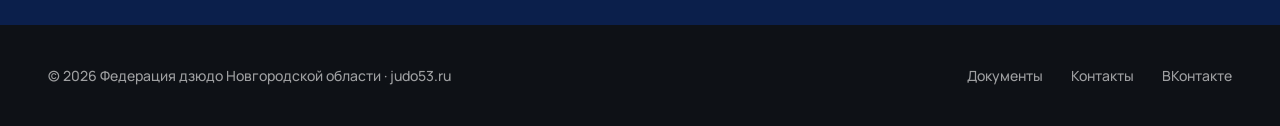
==== commit ca1194cc: "Правки федерации: архив соревнований по годам, руководство, список документов, устав Co-Authored-By:" ====
--- a/index.html
+++ b/index.html
@@ -16,7 +16,7 @@
     <img src="images/logo.svg" alt="Герб федерации дзюдо Новгородской области">
     <span>Федерация дзюдо<br>Новгородской области</span>
   </a>
-  <nav class="nav"><a href="about.html">О федерации</a><a href="events.html">Календарь</a><a href="index.html#clubs">Клубы</a><a href="results.html">Результаты</a><a href="documents.html">Документы</a><a href="contacts.html">Контакты</a></nav>
+  <nav class="nav"><a href="about.html">О федерации</a><a href="events.html">Соревнования</a><a href="index.html#clubs">Клубы</a><a href="documents.html">Документы</a><a href="contacts.html">Контакты</a></nav>
   <div class="top-right">
     <a class="tel" href="tel:+79658073707">+7 965 807-37-07</a>
     <a class="btn btn-blue" href="index.html#clubs">Где заниматься</a>
@@ -24,7 +24,7 @@
     <button class="burger" aria-label="Меню" onclick="document.getElementById('mnav').classList.toggle('open')"><span></span><span></span><span></span></button>
   </div>
 </header>
-<nav class="mnav" id="mnav" onclick="this.classList.remove('open')"><a href="about.html">О федерации</a><a href="events.html">Календарь</a><a href="index.html#clubs">Клубы</a><a href="results.html">Результаты</a><a href="documents.html">Документы</a><a href="contacts.html">Контакты</a></nav>
+<nav class="mnav" id="mnav" onclick="this.classList.remove('open')"><a href="about.html">О федерации</a><a href="events.html">Соревнования</a><a href="index.html#clubs">Клубы</a><a href="documents.html">Документы</a><a href="contacts.html">Контакты</a></nav>
 <section class="hero wrap">
   <div class="photo">
     <img src="images/judo-velikiy-novgorod-3.webp" alt="Схватка на татами">
@@ -47,14 +47,20 @@
       <div class="eyebrow light">01 — Календарь сезона</div>
       <h2>Соревнования и аттестации 2026</h2>
       <p class="lead">Календарный план федерации на год. Положения и регламенты — в разделе «Документы» за месяц до старта.</p>
-      <a class="btn btn-line-sm" href="events.html" style="margin-top:32px">Весь календарь</a>
+      <a class="btn btn-line-sm" href="events.html" style="margin-top:32px">Все соревнования и архив</a>
     </div>
     <div class="cal"><div class="crow" data-until="2026-03-31"><div class="d">март</div><div><div class="t">Аттестация на КЮ</div><div class="place">Великий Новгород</div></div><div class="lvl">аттестация</div></div><div class="crow" data-until="2026-04-04"><div class="d">2–4<small>апреля</small></div><div><div class="t">Первенство СЗФО по дзюдо среди юношей и девушек до 15 лет</div><div class="place">СШ «Спорт-индустрия»</div></div><div class="lvl">федеральный округ</div></div><div class="crow" data-until="2026-04-12"><div class="d">11–12<small>апреля</small></div><div><div class="t">Региональный турнир «Отечество», «Кубок Александра Невского»</div><div class="place">СШ «Спорт-индустрия»</div></div><div class="lvl">региональный</div></div><div class="crow" data-until="2026-05-23"><div class="d">23<small>мая</small></div><div><div class="t">Межрегиональный турнир «Кубок Акрона»</div><div class="place">ФОК «Акрон»</div></div><div class="lvl">межрегиональный</div></div><div class="crow" data-until="2026-10-24"><div class="d">24<small>октября</small></div><div><div class="t">Первенство Новгородской области по дзюдо среди юношей и девушек</div><div class="place">СШ «Спорт-индустрия»</div></div><div class="lvl">областное</div></div><div class="crow" data-until="2026-11-08"><div class="d">7–8<small>ноября</small></div><div><div class="t">Региональные соревнования «Кубок Новгородского Кремля»</div><div class="place">СШ «Спорт-индустрия»</div></div><div class="lvl">региональный</div></div><div class="crow" data-until="2026-12-31"><div class="d">декабрь</div><div><div class="t">Аттестация на КЮ</div><div class="place">Великий Новгород</div></div><div class="lvl">аттестация</div></div></div>
   </div>
 </section>
 <script>
-(function(){var t=new Date();t.setHours(0,0,0,0);
-document.querySelectorAll('.crow[data-until]').forEach(function(r){var d=new Date(r.dataset.until+'T23:59:59');if(d<t)r.classList.add('past');});})();
+(function(){
+  var t=new Date();t.setHours(0,0,0,0);
+  document.querySelectorAll('[data-until]').forEach(function(r){var d=new Date(r.dataset.until+'T23:59:59');if(d<t)r.classList.add('past');});
+  var tabs=document.querySelectorAll('.ytab'),panels=document.querySelectorAll('.ypanel');
+  function show(y){tabs.forEach(function(b){b.classList.toggle('on',b.dataset.year===y)});panels.forEach(function(p){p.classList.toggle('on',p.dataset.year===y)});}
+  tabs.forEach(function(b){b.addEventListener('click',function(){show(b.dataset.year);history.replaceState(null,'','#'+b.dataset.year)})});
+  var h=location.hash.slice(1); if(h&&document.querySelector('.ypanel[data-year="'+h+'"]'))show(h);
+})();
 </script>
 <section id="clubs" class="sec two" style="align-items:start">
   <div>
@@ -87,22 +93,14 @@
       <div><h3>Логашева</h3><div class="fn">Анна Александровна</div><div class="rank">Мастер спорта по дзюдо и самбо</div></div>
     </div></div>
 </section>
-<section id="results" class="two">
-  <div>
-    <div class="eyebrow">04 — Результаты</div>
-    <h2>Прошедшие турниры</h2>
-    <p class="lead">Официальные протоколы в PDF. Итоги по весовым категориям и командному зачёту.</p>
-  </div>
-  <div class="plist"><a class="prow" href="https://judo53.ru/doc/Отчет Кубок Новгородского Кремля 2023.pdf" target="_blank" rel="noopener"><div class="t">Кубок Новгородского Кремля</div><div class="d">11 ноября 2023</div><div class="pdf">Протокол PDF</div></a><a class="prow" href="https://judo53.ru/doc/Отчет Первенство области 2023 г. юн. и дев. 2010-2011.pdf" target="_blank" rel="noopener"><div class="t">Первенство Новгородской области, 2010–2011 г. р.</div><div class="d">22 октября 2023</div><div class="pdf">Протокол PDF</div></a><a class="prow" href="https://judo53.ru/doc/Отчет Первенство области 2023 г. юн. и дев. 2012-2013.pdf" target="_blank" rel="noopener"><div class="t">Первенство Новгородской области, 2012–2013 г. р.</div><div class="d">22 октября 2023</div><div class="pdf">Протокол PDF</div></a><a class="prow" href="https://judo53.ru/doc/szfo-velikiy-novgorod.pdf" target="_blank" rel="noopener"><div class="t">Чемпионат СЗФО среди мужчин и женщин</div><div class="d">Великий Новгород</div><div class="pdf">Протокол PDF</div></a></div>
-</section>
-
 <section id="about">
   <div class="two">
-    <div class="eyebrow">05 — О федерации</div>
+    <div class="eyebrow">04 — О федерации</div>
     <div>
       <p>Федерация дзюдо Новгородской области с 2013 года развивает дзюдо в регионе: проводит соревнования и аттестации, готовит тренеров и судей, организует сборы и лагеря для юных дзюдоистов.</p>
       <div class="links">
         <a class="link" href="about.html">Подробнее о федерации</a>
+        <a class="link" href="about.html#leadership">Руководство</a>
         <a class="link" href="documents.html">Документы и устав</a>
       </div>
     </div>
@@ -116,7 +114,7 @@
 <section id="contacts" class="dark">
   <div class="inner two">
     <div>
-      <div class="eyebrow light">06 — Контакты</div>
+      <div class="eyebrow light">05 — Контакты</div>
       <h2>Связаться с федерацией</h2>
       <a class="big" href="tel:+79658073707">+7 965 807-37-07</a>
       <div class="clist">
--- a/assets/site.css
+++ b/assets/site.css
@@ -408,3 +408,46 @@
 .map-link img{position:absolute;inset:0;width:100%;height:100%;object-fit:cover;filter:saturate(.6) brightness(.55)}
 .map-link span{position:relative;padding:28px;font-size:16px;line-height:1.5}
 .map-link b{display:block;margin-top:6px;font:700 14px/1 Manrope,sans-serif;letter-spacing:.06em;text-transform:uppercase;color:var(--gold)}
+/* ───── архив соревнований ───── */
+.ytabs{display:flex;gap:8px;flex-wrap:wrap;margin-bottom:8px}
+.ytab{font:700 22px/1 Unbounded,sans-serif;letter-spacing:-.02em;padding:14px 22px;border:2px solid var(--ink);background:transparent;color:var(--ink);cursor:pointer}
+.ytab.on{background:var(--blue);border-color:var(--blue);color:#fff}
+.ytab:hover:not(.on){background:var(--soft)}
+.ypanel{display:none}
+.ypanel.on{display:block}
+.mon{font:600 12px/1 Manrope,sans-serif;letter-spacing:.16em;text-transform:uppercase;color:var(--muted);padding:40px 0 14px;border-bottom:2px solid var(--ink)}
+.arow{display:grid;grid-template-columns:220px 1fr 180px;gap:28px;align-items:start;padding:28px 0;border-bottom:1px solid var(--line)}
+.arow.past{opacity:.6}
+.arow .d{font:700 44px/1 Unbounded,sans-serif;letter-spacing:-.03em;color:var(--blue);white-space:nowrap}
+.arow .d small{font:500 16px/1 Manrope,sans-serif;color:var(--muted);margin-left:10px}
+.arow .t{font:700 22px/1.3 Manrope,sans-serif}
+.arow .place{margin-top:6px;font-size:15px;color:var(--muted)}
+.arow .place em{font-style:normal;color:var(--blue);font-weight:600;letter-spacing:.04em;text-transform:uppercase;font-size:12px}
+.mats{display:flex;gap:10px;flex-wrap:wrap;margin-top:16px}
+.mat{display:inline-flex;align-items:center;gap:8px;height:40px;padding:0 16px;border:2px solid var(--blue);color:var(--blue);font:700 13px/1 Manrope,sans-serif;letter-spacing:.04em;text-transform:uppercase}
+.mat span{font-size:11px;opacity:.7}
+.mat:hover{background:var(--blue);color:#fff}
+.mat.none{border-color:var(--line);color:var(--muted);text-transform:none;letter-spacing:0;font-weight:500}
+.thumb{display:block;aspect-ratio:4/3;overflow:hidden;clip-path:polygon(0 0,100% 0,100% calc(100% - 16px),0 100%)}
+.thumb img{width:100%;height:100%;object-fit:cover;filter:saturate(.85)}
+/* руководство */
+.lead-list{display:grid;gap:12px}
+.lead-card{display:flex;justify-content:space-between;align-items:baseline;gap:20px;padding:20px 0;border-bottom:1px solid var(--line)}
+.lead-card.head{border-top:2px solid var(--ink);border-bottom:2px solid var(--ink);padding:28px 0;flex-direction:column;align-items:flex-start;gap:8px}
+.lead-card .name{font:700 22px/1.25 Manrope,sans-serif}
+.lead-card.head .name{font:700 28px/1.15 Unbounded,sans-serif;letter-spacing:-.02em}
+.lead-card .role{font:600 12px/1 Manrope,sans-serif;letter-spacing:.12em;text-transform:uppercase;color:var(--muted);white-space:nowrap}
+.lead-h{margin-top:24px;font:700 16px/1 Unbounded,sans-serif}
+.btn-out.soon{border-color:var(--line);color:var(--muted);cursor:default}
+@media(max-width:1100px){.arow{grid-template-columns:160px 1fr}.thumb{grid-column:2;max-width:260px}}
+@media(max-width:640px){
+  .ytab{font-size:16px;padding:10px 14px}
+  .mon{padding-top:28px}
+  .arow{grid-template-columns:1fr;gap:10px;padding:20px 0}
+  .arow .d{font-size:30px}.arow .d small{font-size:14px;margin-left:8px}
+  .arow .t{font-size:17px}
+  .thumb{grid-column:1;max-width:100%}
+  .mat{height:36px;padding:0 12px;font-size:12px}
+  .lead-card{flex-direction:column;align-items:flex-start;gap:6px}
+  .lead-card .name{font-size:18px}.lead-card.head .name{font-size:22px}
+}
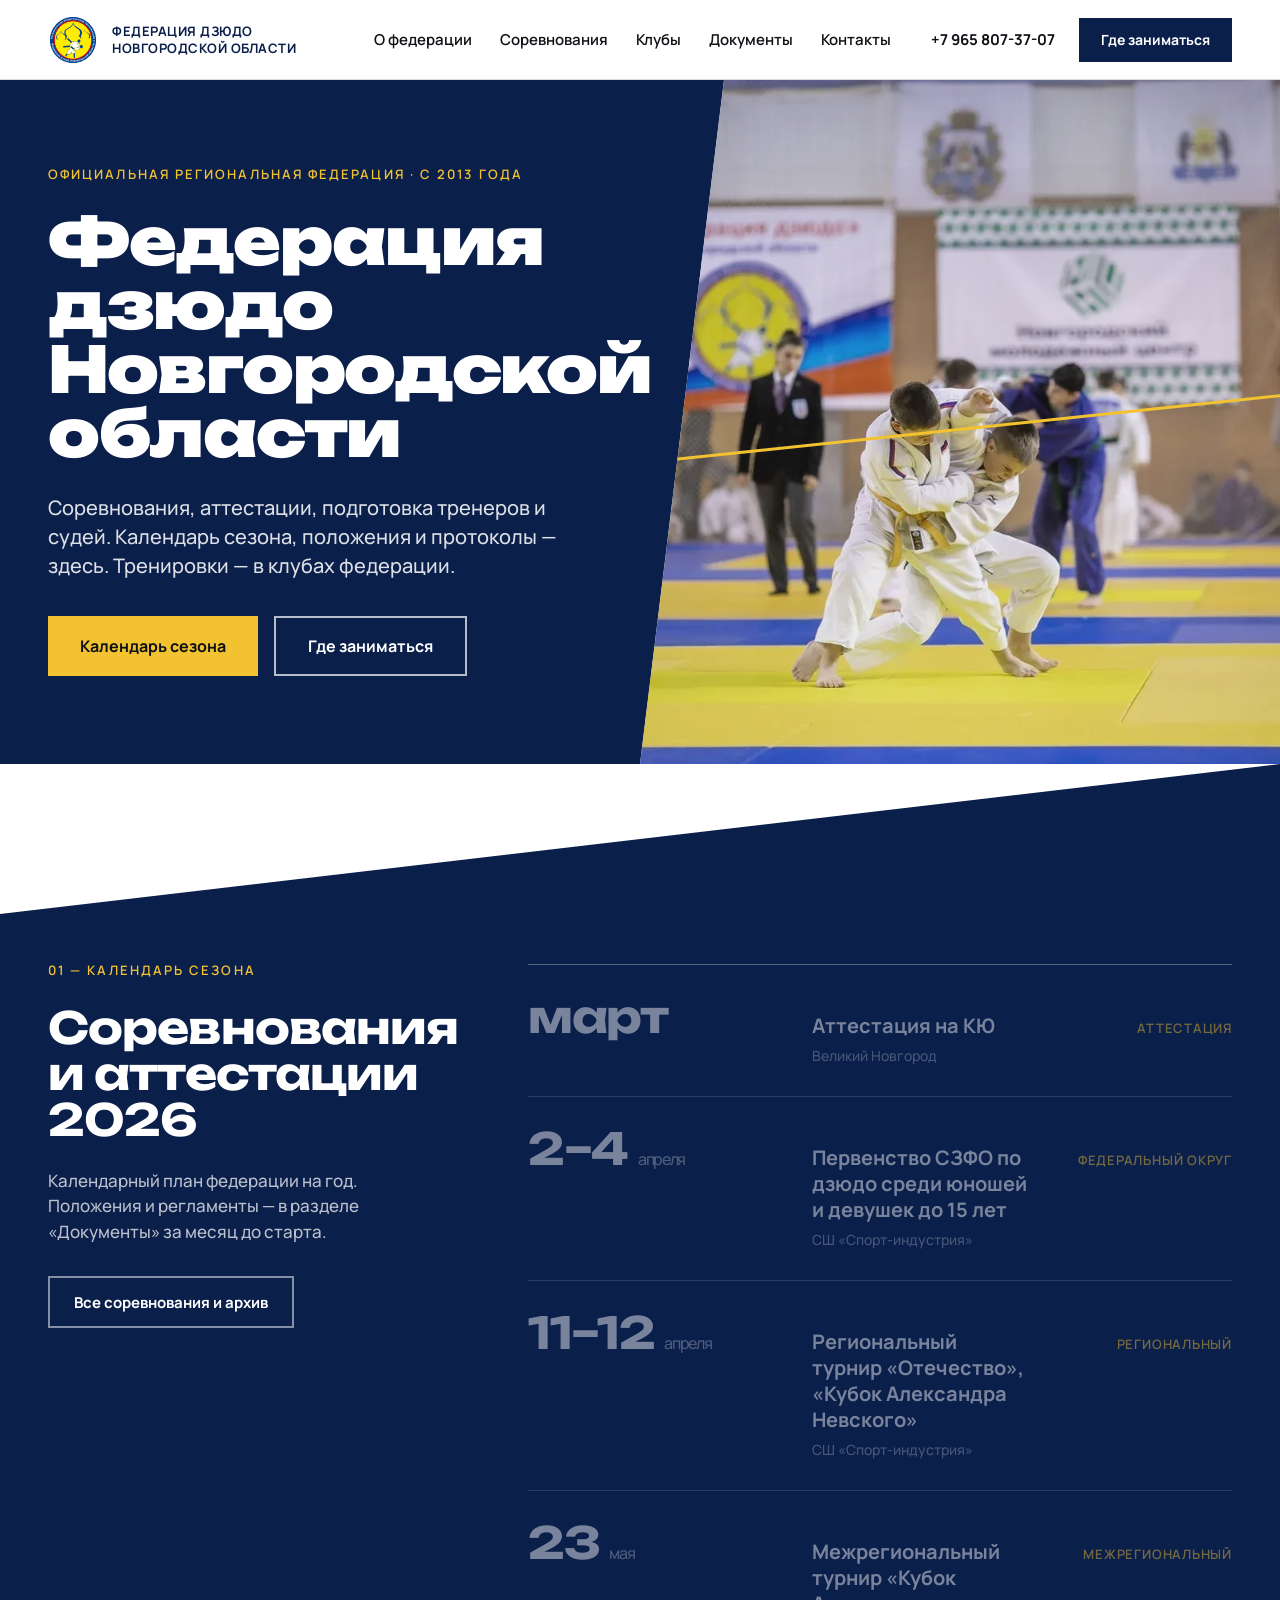
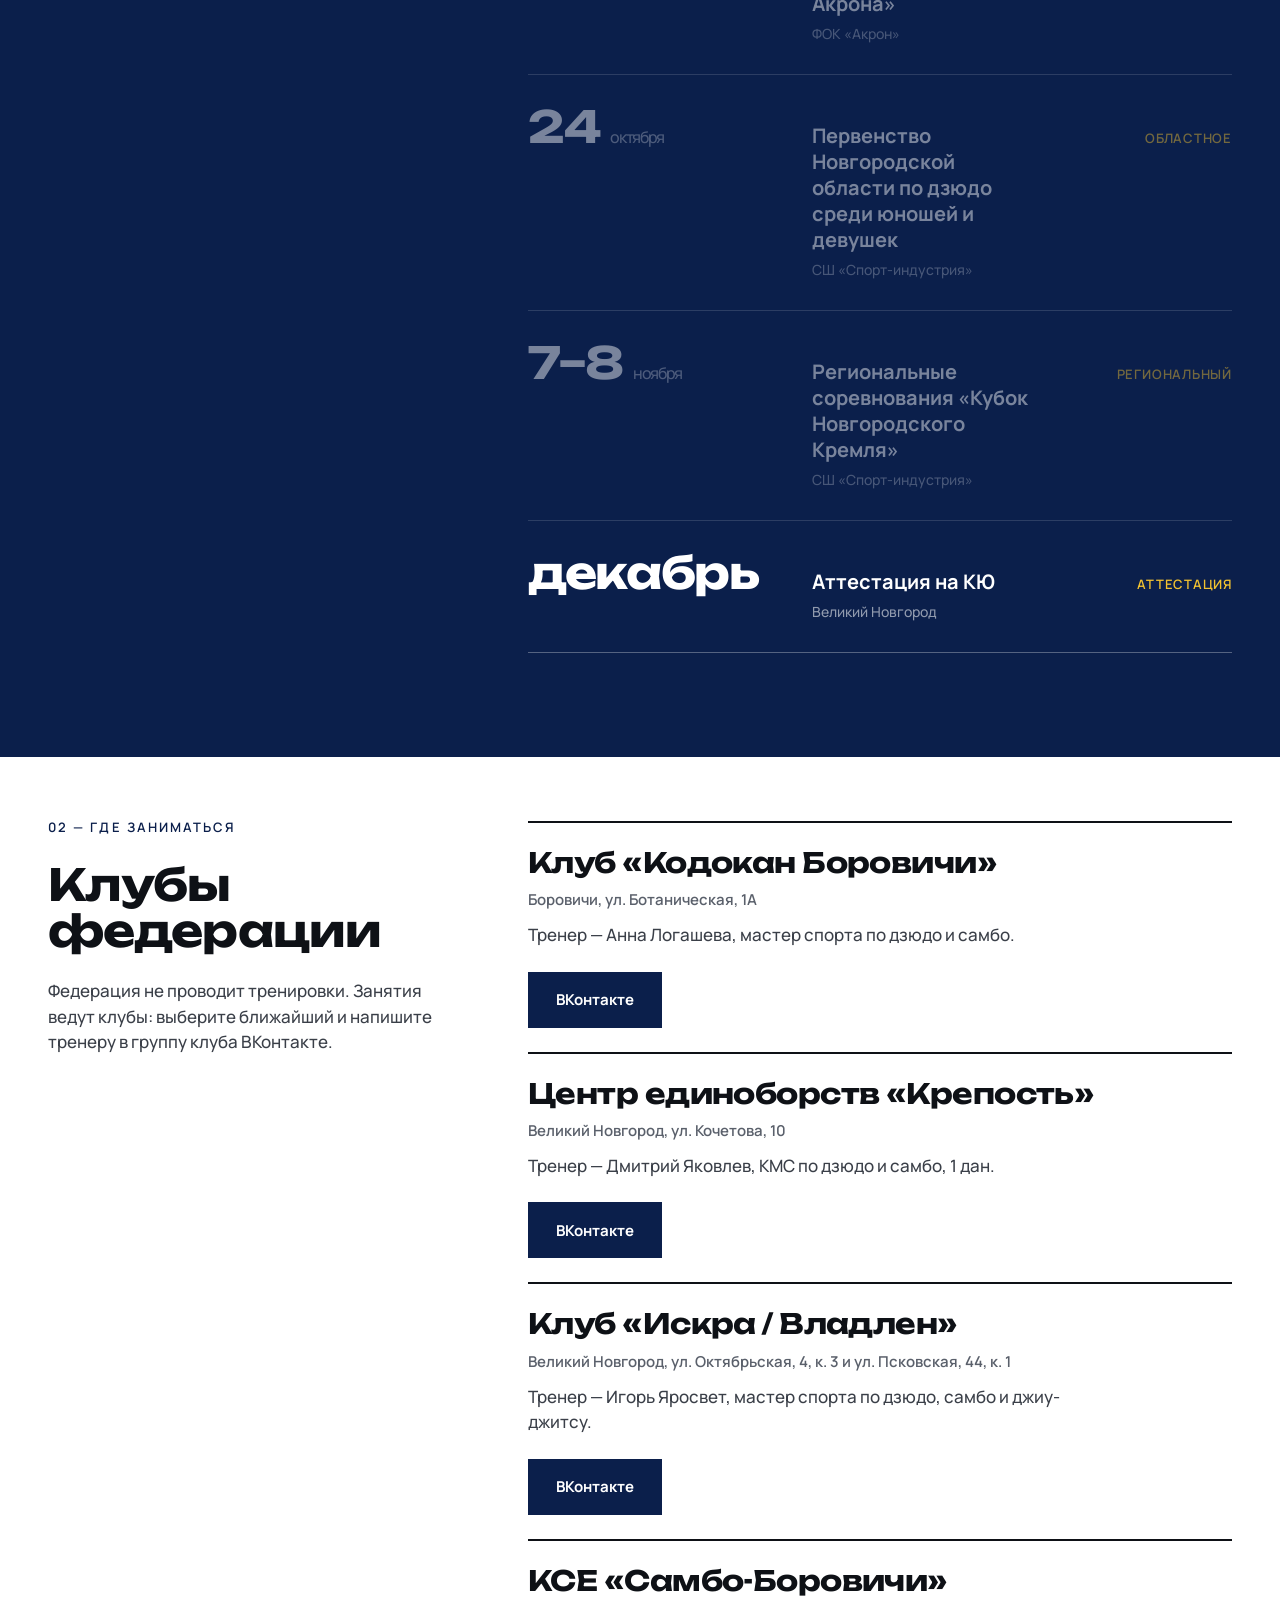
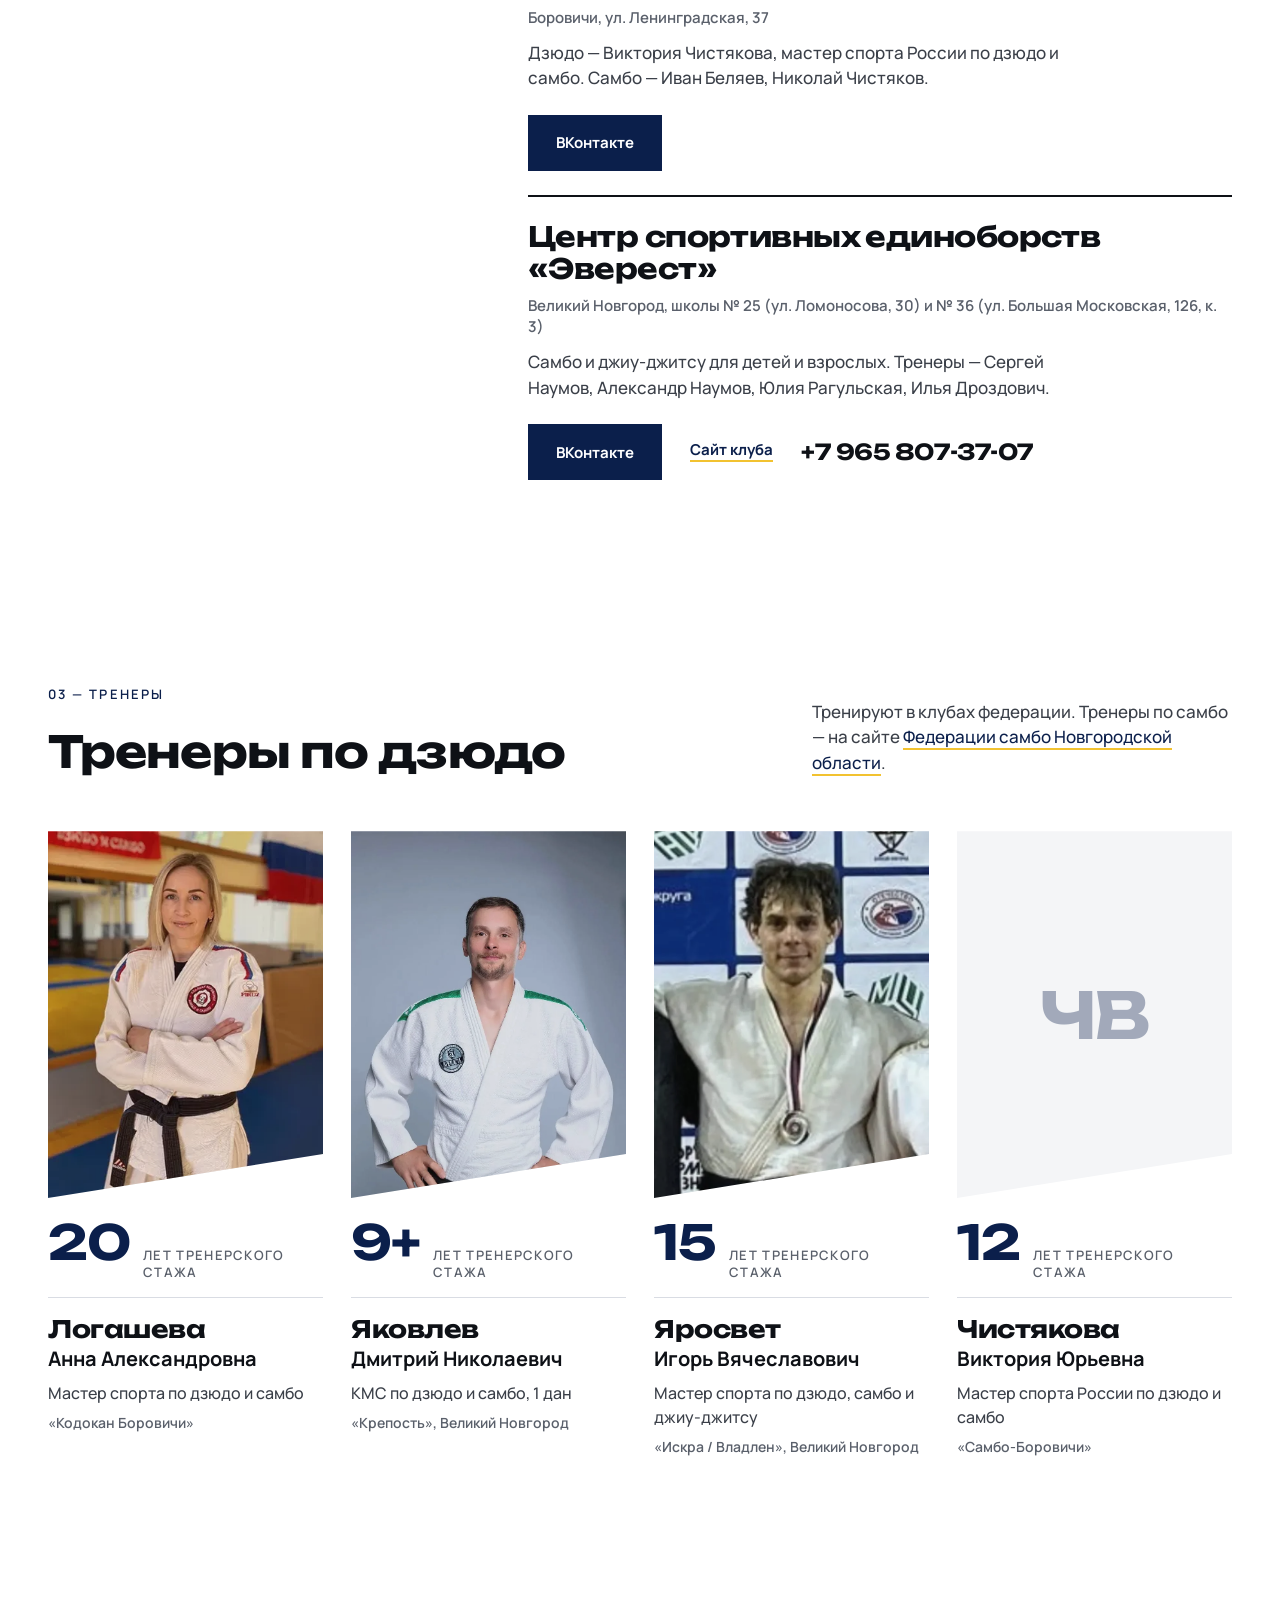
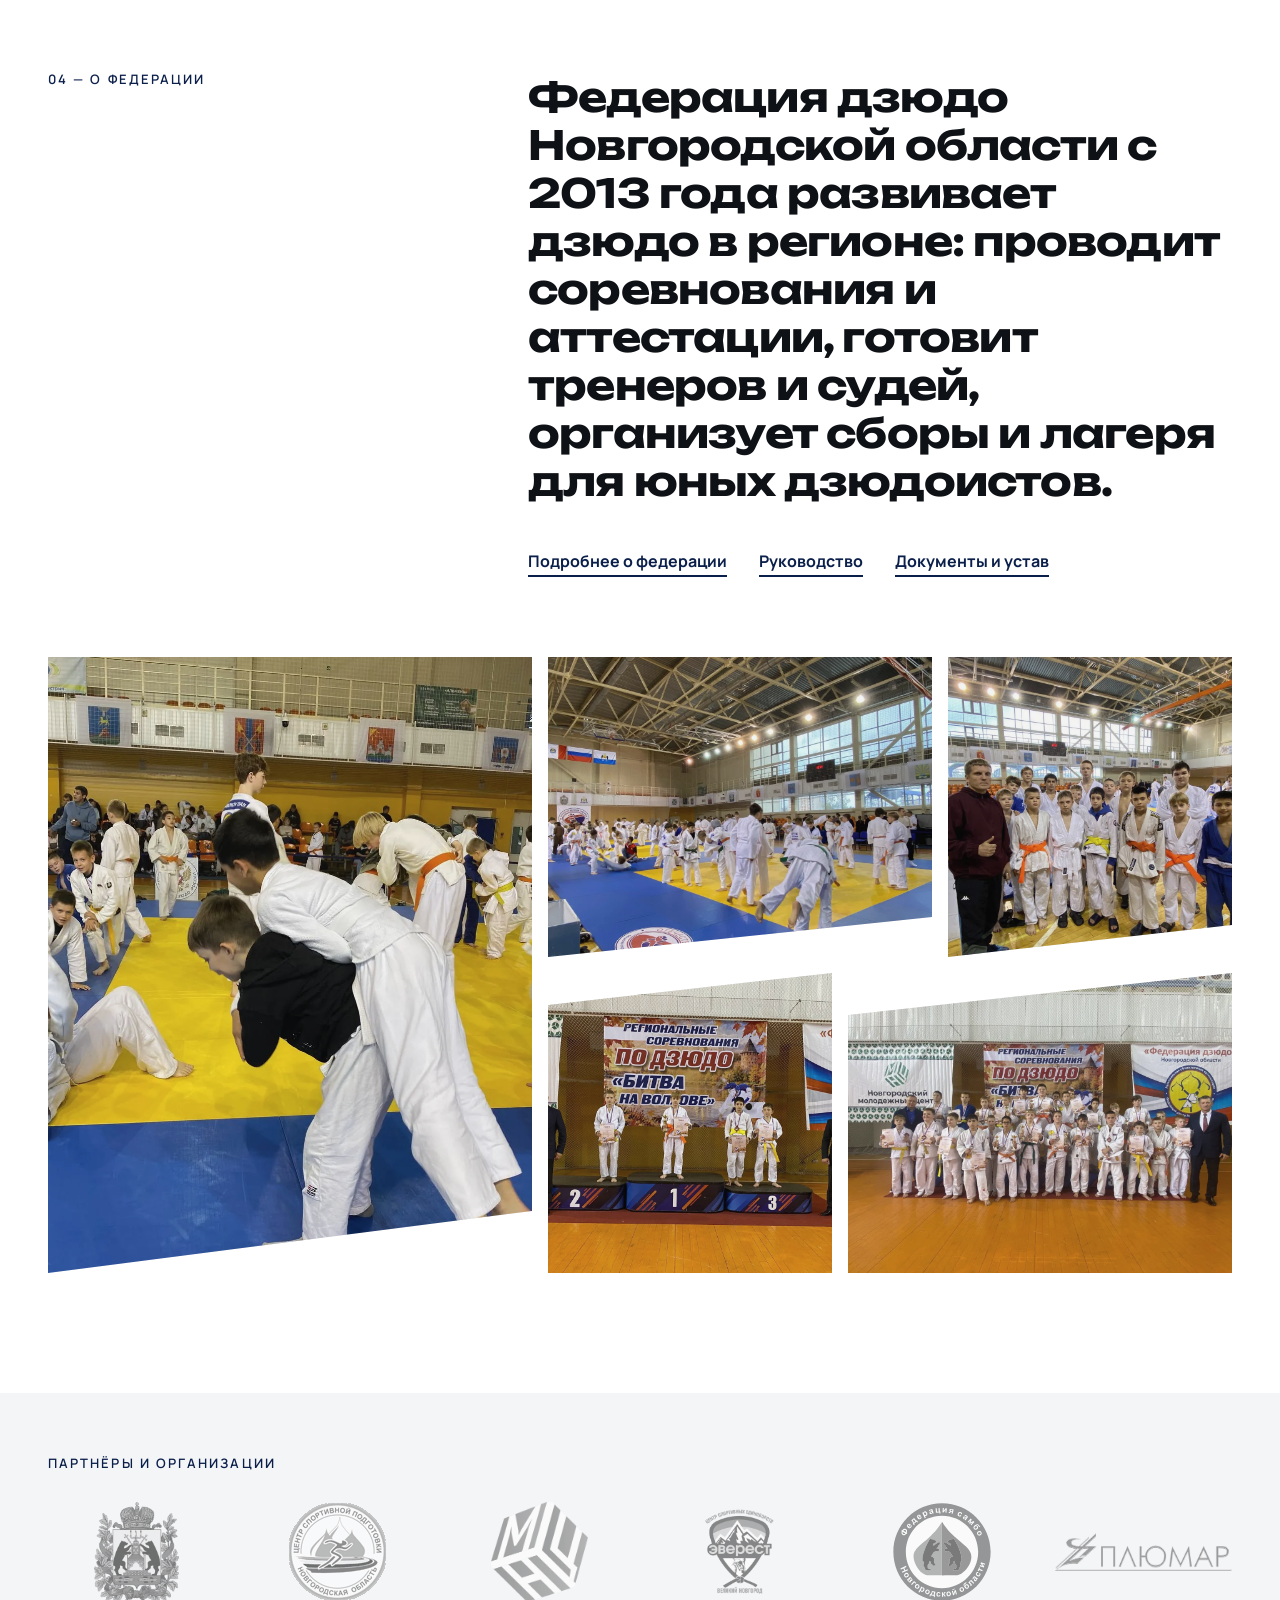
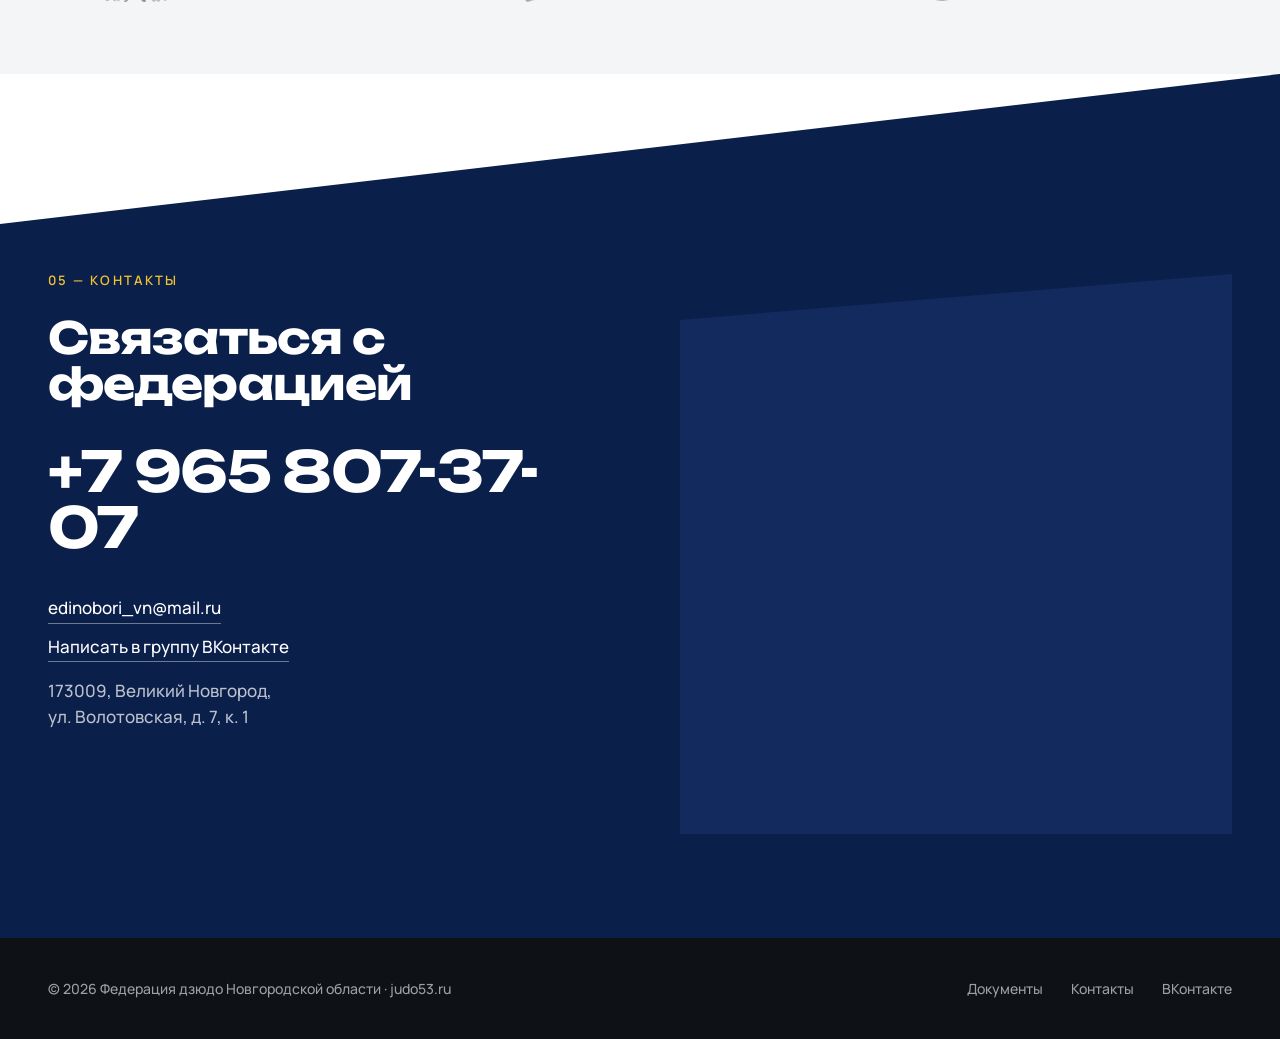
==== commit 231f1911: "Тренеры по дзюдо и клубы по данным федерации, фото «Битвы на Волхове» Четыре тренера с дзюдо (Логаше" ====
--- a/index.html
+++ b/index.html
@@ -66,31 +66,56 @@
   <div>
     <div class="eyebrow">02 — Где заниматься</div>
     <h2>Клубы федерации</h2>
-    <p class="lead">Федерация не проводит тренировки. Занятия ведут клубы, с которыми у федерации договор: выберите клуб и свяжитесь с тренером напрямую.</p>
+    <p class="lead">Федерация не проводит тренировки. Занятия ведут клубы: выберите ближайший и напишите тренеру в группу клуба ВКонтакте.</p>
   </div>
   <div class="clubs"><div class="club">
-      <h3>Спортивный клуб «Эверест»</h3>
-      <p>Объединяет тренеров федерации, проводит тренировки по дзюдо и самбо для детей и взрослых.</p>
-      <div class="club-links"><a class="btn btn-blue" href="http://everest53.ru" target="_blank" rel="noopener">Сайт клуба</a><a class="tel" href="tel:+79658073707">+7 965 807-37-07</a></div>
+      <h3>Клуб «Кодокан Боровичи»</h3>
+      <div class="club-addr">Боровичи, ул. Ботаническая, 1А</div>
+      <p>Тренер — Анна Логашева, мастер спорта по дзюдо и самбо.</p>
+      <div class="club-links"><a class="btn btn-blue" href="https://vk.ru/kodokanboro" target="_blank" rel="noopener">ВКонтакте</a></div>
+    </div><div class="club">
+      <h3>Центр единоборств «Крепость»</h3>
+      <div class="club-addr">Великий Новгород, ул. Кочетова, 10</div>
+      <p>Тренер — Дмитрий Яковлев, КМС по дзюдо и самбо, 1 дан.</p>
+      <div class="club-links"><a class="btn btn-blue" href="https://vk.ru/krepost53" target="_blank" rel="noopener">ВКонтакте</a></div>
+    </div><div class="club">
+      <h3>Клуб «Искра / Владлен»</h3>
+      <div class="club-addr">Великий Новгород, ул. Октябрьская, 4, к. 3 и ул. Псковская, 44, к. 1</div>
+      <p>Тренер — Игорь Яросвет, мастер спорта по дзюдо, самбо и джиу-джитсу.</p>
+      <div class="club-links"><a class="btn btn-blue" href="https://vk.ru/judosambo53" target="_blank" rel="noopener">ВКонтакте</a></div>
+    </div><div class="club">
+      <h3>КСЕ «Самбо-Боровичи»</h3>
+      <div class="club-addr">Боровичи, ул. Ленинградская, 37</div>
+      <p>Дзюдо — Виктория Чистякова, мастер спорта России по дзюдо и самбо. Самбо — Иван Беляев, Николай Чистяков.</p>
+      <div class="club-links"><a class="btn btn-blue" href="https://vk.ru/samboborovichi" target="_blank" rel="noopener">ВКонтакте</a></div>
+    </div><div class="club">
+      <h3>Центр спортивных единоборств «Эверест»</h3>
+      <div class="club-addr">Великий Новгород, школы № 25 (ул. Ломоносова, 30) и № 36 (ул. Большая Московская, 126, к. 3)</div>
+      <p>Самбо и джиу-джитсу для детей и взрослых. Тренеры — Сергей Наумов, Александр Наумов, Юлия Рагульская, Илья Дроздович.</p>
+      <div class="club-links"><a class="btn btn-blue" href="https://vk.ru/champion_vn" target="_blank" rel="noopener">ВКонтакте</a><a class="link" href="http://everest53.ru" target="_blank" rel="noopener">Сайт клуба</a><a class="tel" href="tel:+79658073707">+7 965 807-37-07</a></div>
     </div></div>
 </section>
 <section id="coaches">
   <div class="coaches-head">
-    <div><div class="eyebrow">03 — Тренеры</div><h2>Тренерский состав</h2></div>
-    <p>Аттестованные тренеры федерации. Тренируют в клубах федерации.</p>
+    <div><div class="eyebrow">03 — Тренеры</div><h2>Тренеры по дзюдо</h2></div>
+    <p>Тренируют в клубах федерации. Тренеры по самбо — на сайте <a href="https://sambo53.ru" target="_blank" rel="noopener">Федерации самбо Новгородской области</a>.</p>
   </div>
   <div class="coaches"><div class="coach">
+      <div class="photo"><img src="images/trener-logashova-anna-aleksandrovna.webp" alt="Логашева Анна Александровна"></div>
+      <div class="exp"><b>20</b><span>лет тренерского<br>стажа</span></div>
+      <div><h3>Логашева</h3><div class="fn">Анна Александровна</div><div class="rank">Мастер спорта по дзюдо и самбо</div><div class="cclub">«Кодокан Боровичи»</div></div>
+    </div><div class="coach">
       <div class="photo"><img src="images/trener-yakovlev-dmitrii-nikolaevich.webp" alt="Яковлев Дмитрий Николаевич"></div>
-      <div class="exp"><b>8</b><span>лет тренерского<br>стажа</span></div>
-      <div><h3>Яковлев</h3><div class="fn">Дмитрий Николаевич</div><div class="rank">КМС по дзюдо и самбо</div></div>
+      <div class="exp"><b>9+</b><span>лет тренерского<br>стажа</span></div>
+      <div><h3>Яковлев</h3><div class="fn">Дмитрий Николаевич</div><div class="rank">КМС по дзюдо и самбо, 1 дан</div><div class="cclub">«Крепость», Великий Новгород</div></div>
     </div><div class="coach">
-      <div class="photo"><img src="images/trener-svetlov-igor-vladimirovich.webp" alt="Светлов Игорь Владимирович"></div>
-      <div class="exp"><b>6</b><span>лет тренерского<br>стажа</span></div>
-      <div><h3>Светлов</h3><div class="fn">Игорь Владимирович</div><div class="rank">МС России по самбо и боевому самбо</div></div>
+      <div class="photo"><img src="images/trener-yarosvet-igor-vyacheslavovich.webp" alt="Яросвет Игорь Вячеславович"></div>
+      <div class="exp"><b>15</b><span>лет тренерского<br>стажа</span></div>
+      <div><h3>Яросвет</h3><div class="fn">Игорь Вячеславович</div><div class="rank">Мастер спорта по дзюдо, самбо и джиу-джитсу</div><div class="cclub">«Искра / Владлен», Великий Новгород</div></div>
     </div><div class="coach">
-      <div class="photo"><img src="images/trener-logashova-anna-aleksandrovna.webp" alt="Логашева Анна Александровна"></div>
-      <div class="exp"><b>16</b><span>лет тренерского<br>стажа</span></div>
-      <div><h3>Логашева</h3><div class="fn">Анна Александровна</div><div class="rank">Мастер спорта по дзюдо и самбо</div></div>
+      <div class="photo nophoto" aria-label="Чистякова Виктория Юрьевна"><span>ЧВ</span></div>
+      <div class="exp"><b>12</b><span>лет тренерского<br>стажа</span></div>
+      <div><h3>Чистякова</h3><div class="fn">Виктория Юрьевна</div><div class="rank">Мастер спорта России по дзюдо и самбо</div><div class="cclub">«Самбо-Боровичи»</div></div>
     </div></div>
 </section>
 <section id="about">
@@ -105,7 +130,7 @@
       </div>
     </div>
   </div>
-  <div class="mosaic"><div class="photo"><img src="images/judo-velikiy-novgorod-2.webp" alt="Дзюдо в Великом Новгороде" loading="lazy"></div><div class="photo"><img src="images/judo-velikiy-novgorod-4.webp" alt="Дзюдо в Великом Новгороде" loading="lazy"></div><div class="photo"><img src="images/judo-velikiy-novgorod-5.webp" alt="Дзюдо в Великом Новгороде" loading="lazy"></div><div class="photo"><img src="images/judo-velikiy-novgorod-6.webp" alt="Дзюдо в Великом Новгороде" loading="lazy"></div><div class="photo"><img src="images/judo-velikiy-novgorod-7.webp" alt="Дзюдо в Великом Новгороде" loading="lazy"></div></div>
+  <div class="mosaic"><div class="photo"><img src="images/bitva-na-volkhove-4.webp" alt="Региональные соревнования по дзюдо «Битва на Волхове»" loading="lazy"></div><div class="photo"><img src="images/bitva-na-volkhove-5.webp" alt="Региональные соревнования по дзюдо «Битва на Волхове»" loading="lazy"></div><div class="photo"><img src="images/bitva-na-volkhove-2.webp" alt="Региональные соревнования по дзюдо «Битва на Волхове»" loading="lazy"></div><div class="photo"><img src="images/bitva-na-volkhove-8.webp" alt="Региональные соревнования по дзюдо «Битва на Волхове»" loading="lazy"></div><div class="photo"><img src="images/bitva-na-volkhove-9.webp" alt="Региональные соревнования по дзюдо «Битва на Волхове»" loading="lazy"></div></div>
 </section>
 <section class="partners">
   <div class="eyebrow">Партнёры и организации</div>
--- a/assets/site.css
+++ b/assets/site.css
@@ -103,23 +103,29 @@
 .clubs{display:grid;gap:24px}
 .club{border-top:2px solid var(--ink);padding-top:24px}
 .club h3{font-size:28px}
-.club p{margin:14px 0 0;font-size:17px;color:var(--text);max-width:560px}
+.club-addr{margin-top:10px;font:600 15px/1.4 Manrope,sans-serif;color:var(--muted)}
+.club p{margin:12px 0 0;font-size:17px;color:var(--text);max-width:560px}
 .club-links{display:flex;align-items:center;gap:28px;margin-top:24px;flex-wrap:wrap}
 .club-links .tel{font:700 22px/1 Unbounded,sans-serif;letter-spacing:-.02em}
+.club-links .link{font:700 15px/1 Manrope,sans-serif;border-bottom:2px solid var(--gold);padding-bottom:3px}
 .doc-row .sub{margin-top:6px;font:500 15px/1.4 Manrope,sans-serif;color:var(--muted)}
 /* тренеры */
 #coaches{padding:104px var(--pad) 96px}
 .coaches-head{display:flex;align-items:flex-end;justify-content:space-between;gap:40px;margin-bottom:56px;flex-wrap:wrap}
 .coaches-head p{margin:0;max-width:420px;font-size:17px;color:var(--text)}
-.coaches{display:grid;grid-template-columns:repeat(3,1fr);gap:32px}
+.coaches{display:grid;grid-template-columns:repeat(4,1fr);gap:28px}
+.coaches-head p a{color:var(--blue);border-bottom:2px solid var(--gold)}
 .coach .photo{aspect-ratio:3/4;clip-path:polygon(0 0,100% 0,100% calc(100% - 44px),0 100%)}
 .coach .photo img{object-position:center 15%}
+.coach .photo.nophoto{background:var(--soft);display:flex;align-items:center;justify-content:center}
+.coach .photo.nophoto span{font:700 64px/1 Unbounded,sans-serif;color:var(--blue);opacity:.35;letter-spacing:-.04em}
 .coach .exp{display:flex;align-items:baseline;gap:14px;margin-top:20px;padding-bottom:16px;border-bottom:1px solid var(--line)}
-.coach .exp b{font:700 56px/1 Unbounded,sans-serif;letter-spacing:-.03em;color:var(--blue)}
+.coach .exp b{font:700 48px/1 Unbounded,sans-serif;letter-spacing:-.03em;color:var(--blue)}
 .coach .exp span{font:600 13px/1.3 Manrope,sans-serif;letter-spacing:.1em;text-transform:uppercase;color:var(--muted)}
 .coach h3{margin-top:18px}
 .coach .fn{font:700 20px/1.2 Manrope,sans-serif;margin-top:4px}
 .coach .rank{margin-top:10px;font-size:16px;color:var(--text)}
+.coach .cclub{margin-top:8px;font:600 14px/1.4 Manrope,sans-serif;color:var(--muted)}
 
 /* результаты */
 #results{background:var(--soft);padding:96px var(--pad)}
@@ -451,3 +457,11 @@
   .lead-card{flex-direction:column;align-items:flex-start;gap:6px}
   .lead-card .name{font-size:18px}.lead-card.head .name{font-size:22px}
 }
+/* реквизиты */
+.req{margin-top:48px;border-top:2px solid var(--ink);padding-top:24px}
+.req h3{font-size:20px}
+.req-grid{display:grid;grid-template-columns:1fr 1fr;gap:18px 40px;margin-top:20px}
+.req-grid div{display:flex;flex-direction:column;gap:4px}
+.req-grid span{font:600 11px/1 Manrope,sans-serif;letter-spacing:.12em;text-transform:uppercase;color:var(--muted)}
+.req-grid b{font:600 16px/1.4 Manrope,sans-serif;font-variant-numeric:tabular-nums;word-break:break-word}
+@media(max-width:640px){.req-grid{grid-template-columns:1fr;gap:14px}}
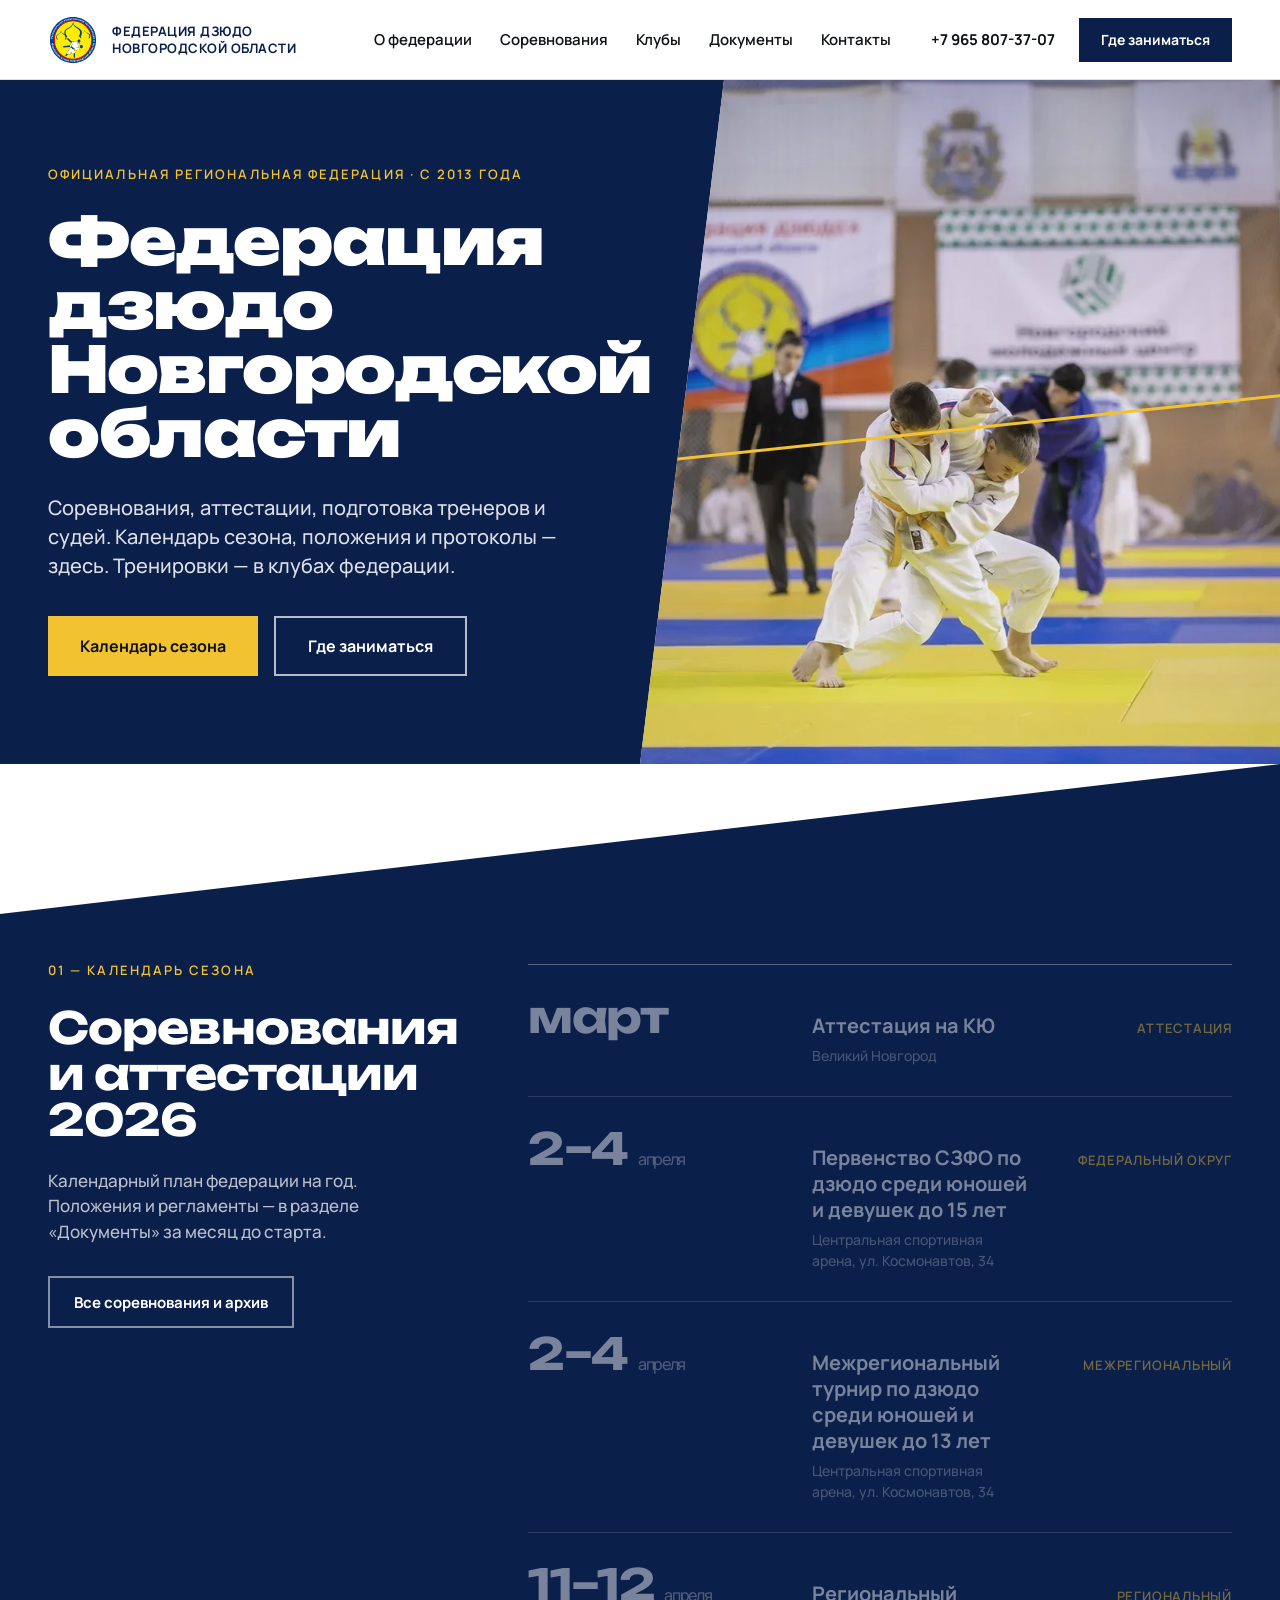
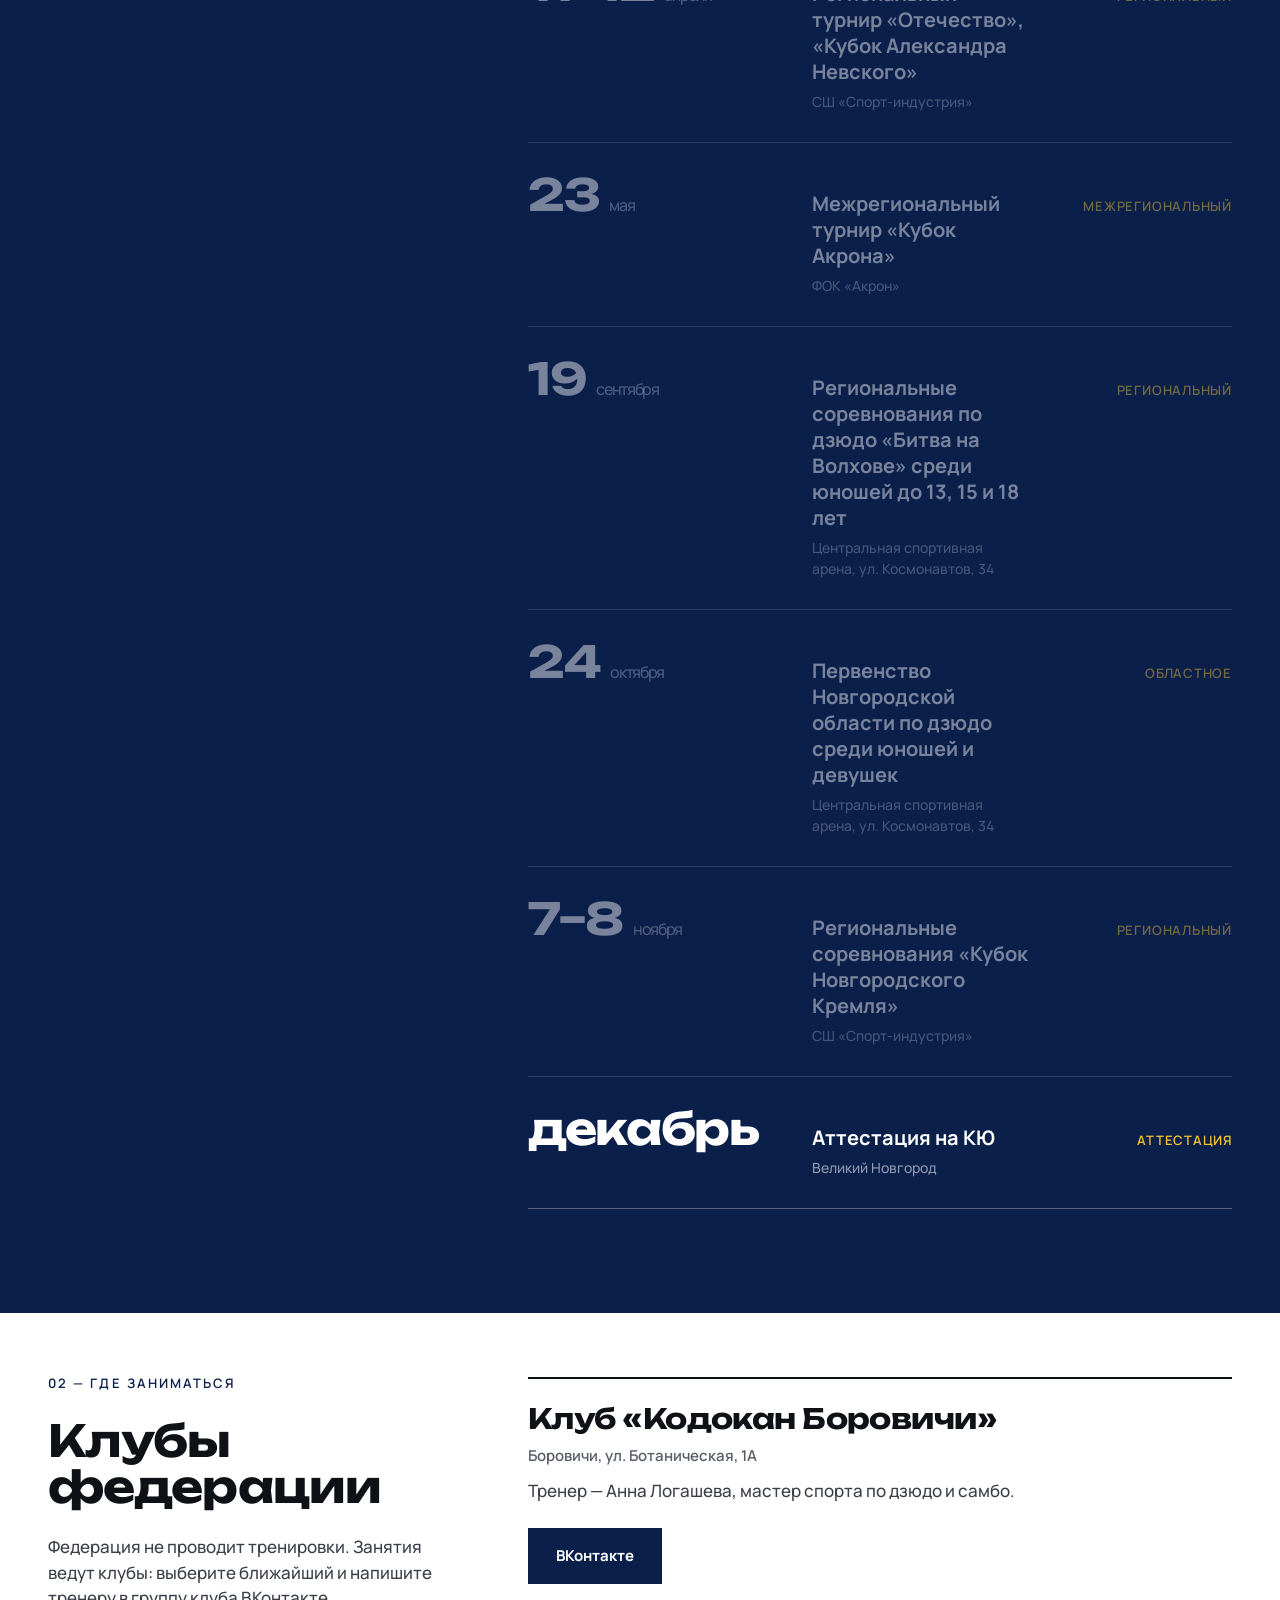
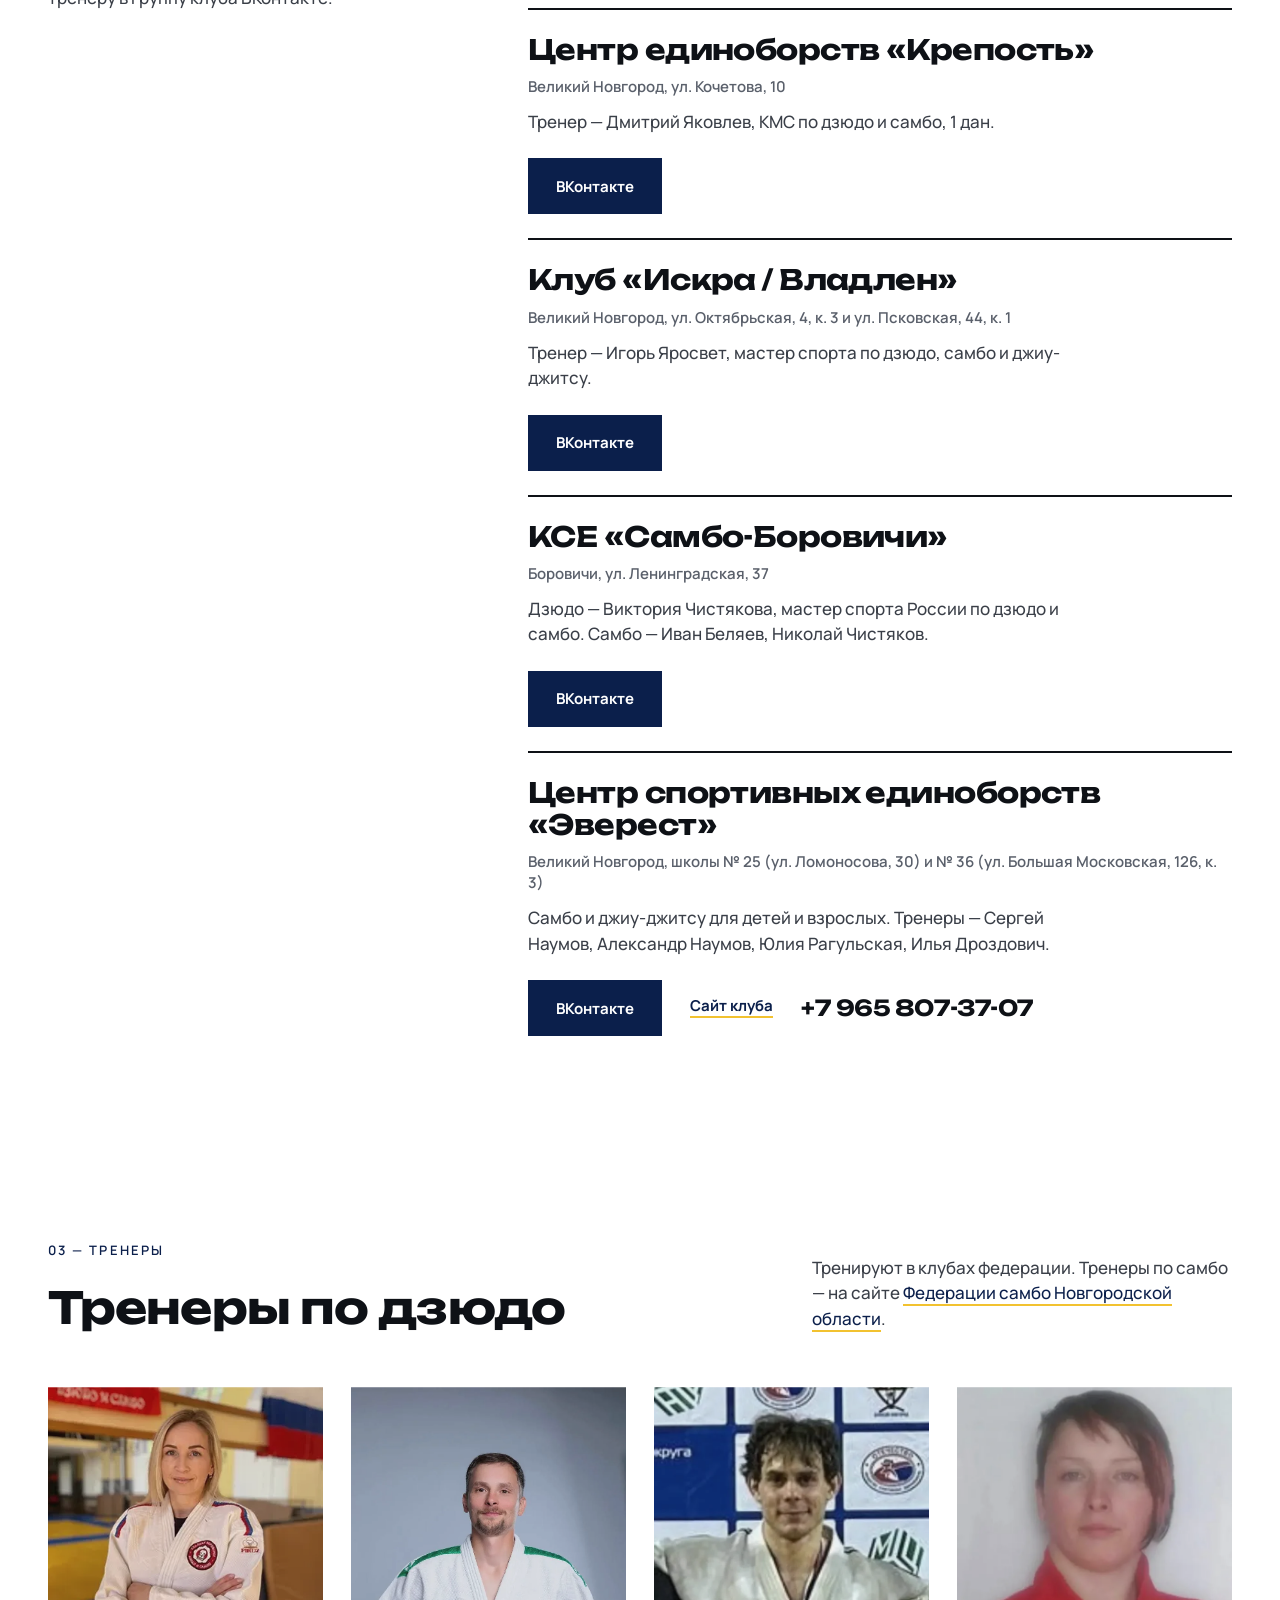
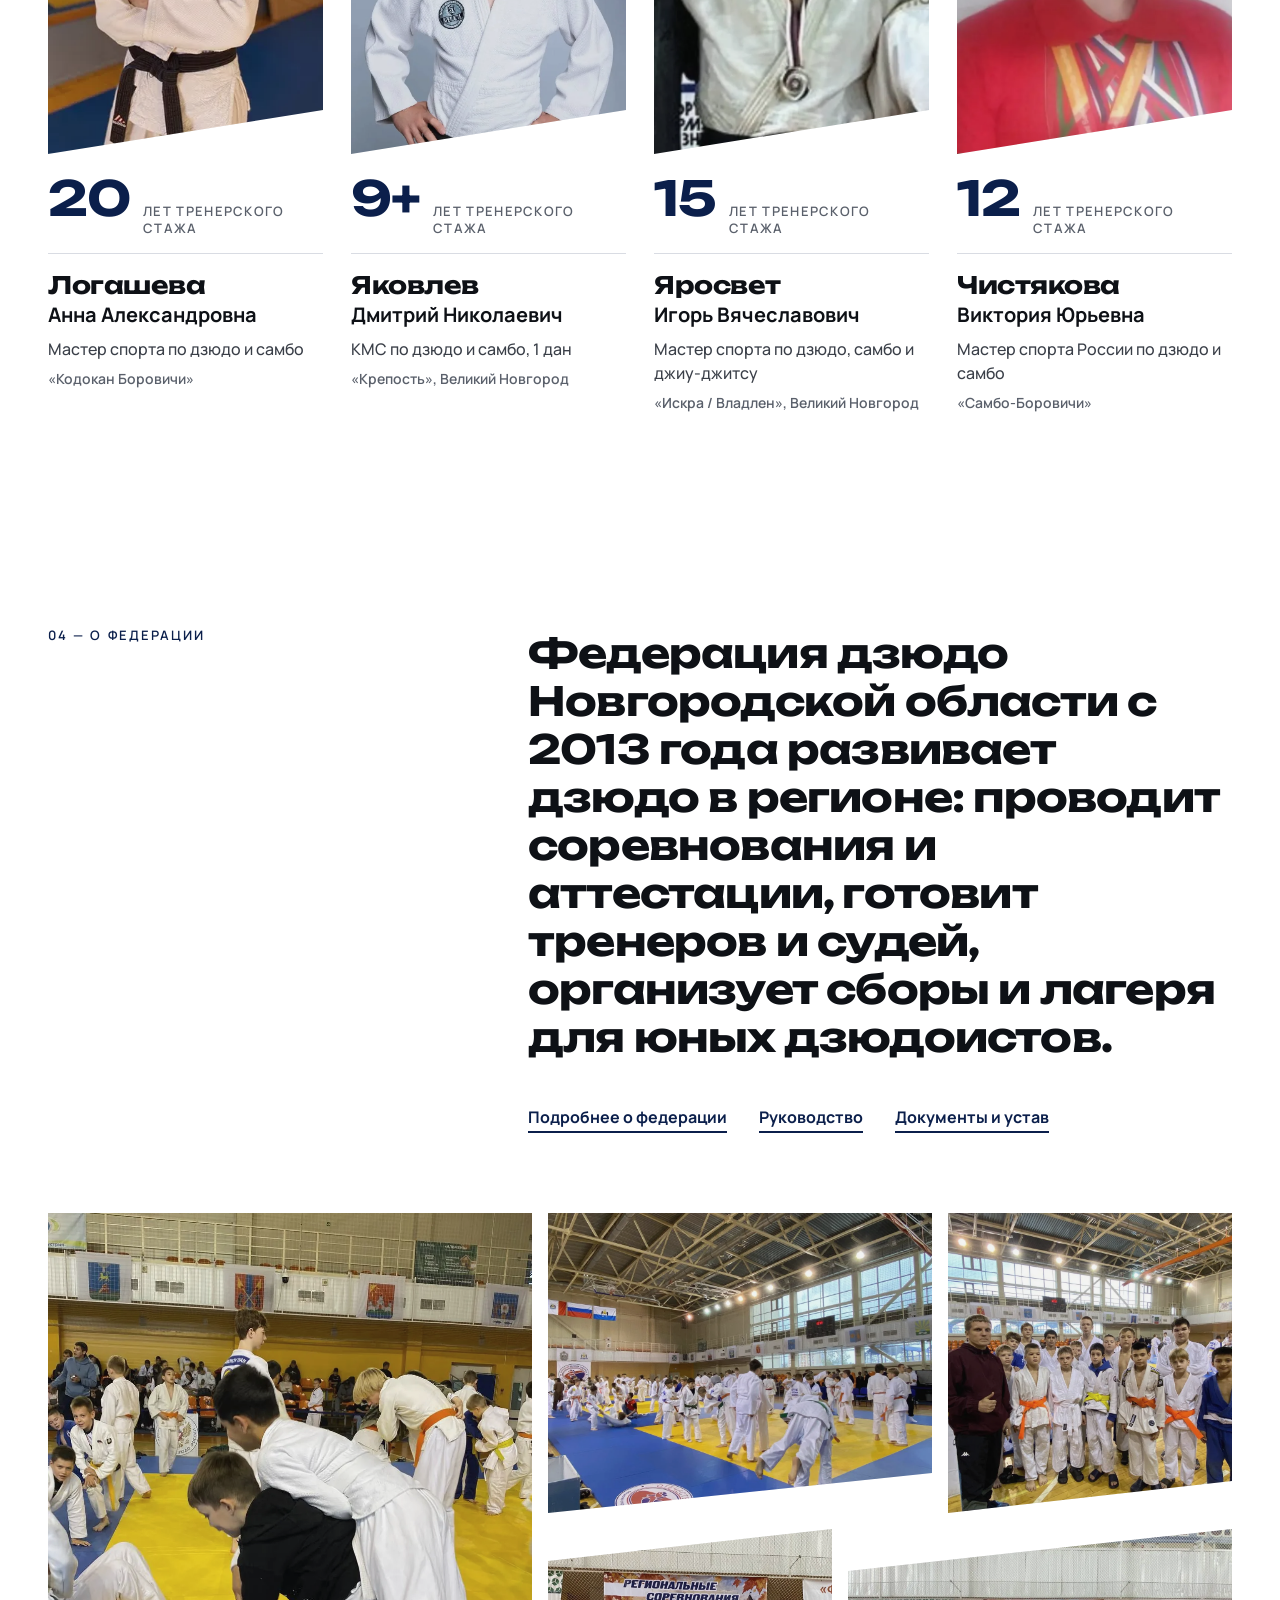
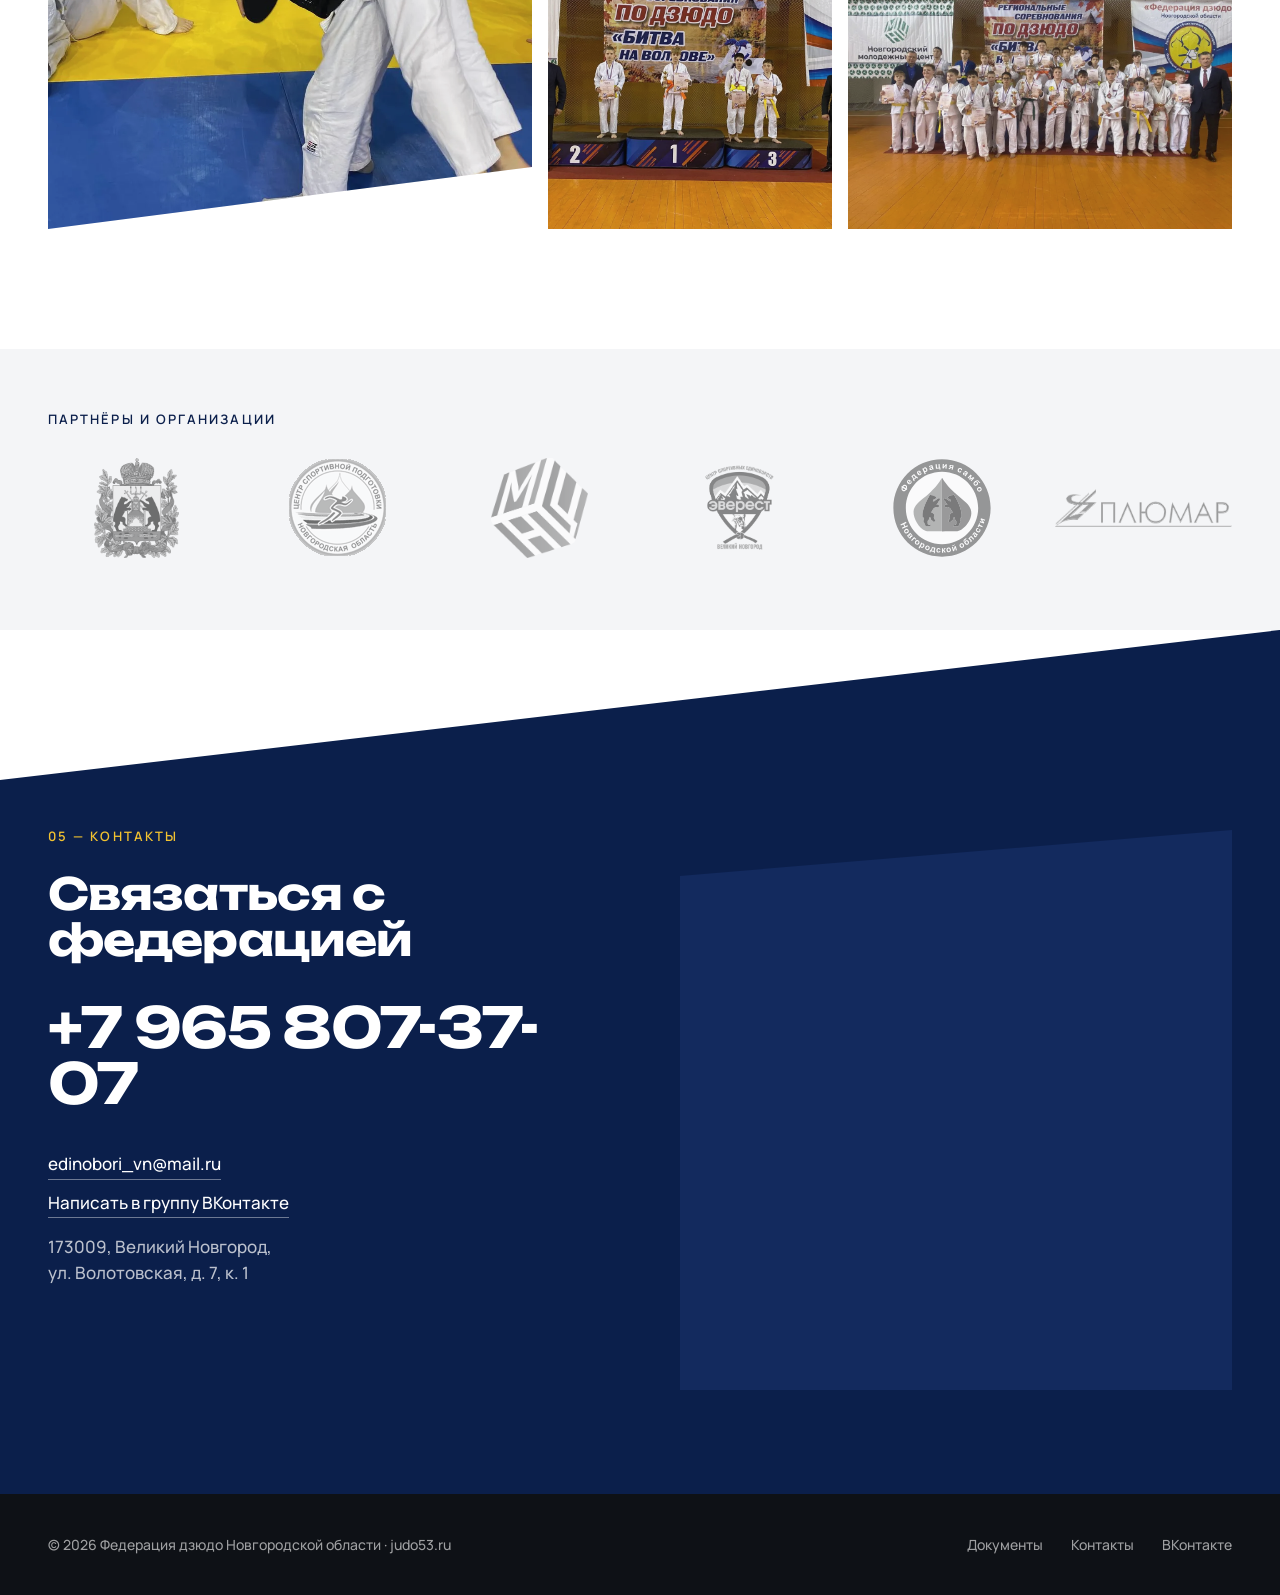
==== commit bbff9a39: "«Битва на Волхове» 19.09.2026, апрельские турниры и первенство области: положения и отчёты, портрет " ====
--- a/index.html
+++ b/index.html
@@ -49,7 +49,7 @@
       <p class="lead">Календарный план федерации на год. Положения и регламенты — в разделе «Документы» за месяц до старта.</p>
       <a class="btn btn-line-sm" href="events.html" style="margin-top:32px">Все соревнования и архив</a>
     </div>
-    <div class="cal"><div class="crow" data-until="2026-03-31"><div class="d">март</div><div><div class="t">Аттестация на КЮ</div><div class="place">Великий Новгород</div></div><div class="lvl">аттестация</div></div><div class="crow" data-until="2026-04-04"><div class="d">2–4<small>апреля</small></div><div><div class="t">Первенство СЗФО по дзюдо среди юношей и девушек до 15 лет</div><div class="place">СШ «Спорт-индустрия»</div></div><div class="lvl">федеральный округ</div></div><div class="crow" data-until="2026-04-12"><div class="d">11–12<small>апреля</small></div><div><div class="t">Региональный турнир «Отечество», «Кубок Александра Невского»</div><div class="place">СШ «Спорт-индустрия»</div></div><div class="lvl">региональный</div></div><div class="crow" data-until="2026-05-23"><div class="d">23<small>мая</small></div><div><div class="t">Межрегиональный турнир «Кубок Акрона»</div><div class="place">ФОК «Акрон»</div></div><div class="lvl">межрегиональный</div></div><div class="crow" data-until="2026-10-24"><div class="d">24<small>октября</small></div><div><div class="t">Первенство Новгородской области по дзюдо среди юношей и девушек</div><div class="place">СШ «Спорт-индустрия»</div></div><div class="lvl">областное</div></div><div class="crow" data-until="2026-11-08"><div class="d">7–8<small>ноября</small></div><div><div class="t">Региональные соревнования «Кубок Новгородского Кремля»</div><div class="place">СШ «Спорт-индустрия»</div></div><div class="lvl">региональный</div></div><div class="crow" data-until="2026-12-31"><div class="d">декабрь</div><div><div class="t">Аттестация на КЮ</div><div class="place">Великий Новгород</div></div><div class="lvl">аттестация</div></div></div>
+    <div class="cal"><div class="crow" data-until="2026-03-31"><div class="d">март</div><div><div class="t">Аттестация на КЮ</div><div class="place">Великий Новгород</div></div><div class="lvl">аттестация</div></div><div class="crow" data-until="2026-04-04"><div class="d">2–4<small>апреля</small></div><div><div class="t">Первенство СЗФО по дзюдо среди юношей и девушек до 15 лет</div><div class="place">Центральная спортивная арена, ул. Космонавтов, 34</div></div><div class="lvl">федеральный округ</div></div><div class="crow" data-until="2026-04-04"><div class="d">2–4<small>апреля</small></div><div><div class="t">Межрегиональный турнир по дзюдо среди юношей и девушек до 13 лет</div><div class="place">Центральная спортивная арена, ул. Космонавтов, 34</div></div><div class="lvl">межрегиональный</div></div><div class="crow" data-until="2026-04-12"><div class="d">11–12<small>апреля</small></div><div><div class="t">Региональный турнир «Отечество», «Кубок Александра Невского»</div><div class="place">СШ «Спорт-индустрия»</div></div><div class="lvl">региональный</div></div><div class="crow" data-until="2026-05-23"><div class="d">23<small>мая</small></div><div><div class="t">Межрегиональный турнир «Кубок Акрона»</div><div class="place">ФОК «Акрон»</div></div><div class="lvl">межрегиональный</div></div><div class="crow" data-until="2026-09-19"><div class="d">19<small>сентября</small></div><div><div class="t">Региональные соревнования по дзюдо «Битва на Волхове» среди юношей до 13, 15 и 18 лет</div><div class="place">Центральная спортивная арена, ул. Космонавтов, 34</div></div><div class="lvl">региональный</div></div><div class="crow" data-until="2026-10-24"><div class="d">24<small>октября</small></div><div><div class="t">Первенство Новгородской области по дзюдо среди юношей и девушек</div><div class="place">Центральная спортивная арена, ул. Космонавтов, 34</div></div><div class="lvl">областное</div></div><div class="crow" data-until="2026-11-08"><div class="d">7–8<small>ноября</small></div><div><div class="t">Региональные соревнования «Кубок Новгородского Кремля»</div><div class="place">СШ «Спорт-индустрия»</div></div><div class="lvl">региональный</div></div><div class="crow" data-until="2026-12-31"><div class="d">декабрь</div><div><div class="t">Аттестация на КЮ</div><div class="place">Великий Новгород</div></div><div class="lvl">аттестация</div></div></div>
   </div>
 </section>
 <script>
@@ -113,7 +113,7 @@
       <div class="exp"><b>15</b><span>лет тренерского<br>стажа</span></div>
       <div><h3>Яросвет</h3><div class="fn">Игорь Вячеславович</div><div class="rank">Мастер спорта по дзюдо, самбо и джиу-джитсу</div><div class="cclub">«Искра / Владлен», Великий Новгород</div></div>
     </div><div class="coach">
-      <div class="photo nophoto" aria-label="Чистякова Виктория Юрьевна"><span>ЧВ</span></div>
+      <div class="photo"><img src="images/trener-chistyakova-viktoriya-yurevna.webp" alt="Чистякова Виктория Юрьевна"></div>
       <div class="exp"><b>12</b><span>лет тренерского<br>стажа</span></div>
       <div><h3>Чистякова</h3><div class="fn">Виктория Юрьевна</div><div class="rank">Мастер спорта России по дзюдо и самбо</div><div class="cclub">«Самбо-Боровичи»</div></div>
     </div></div>
@@ -130,7 +130,7 @@
       </div>
     </div>
   </div>
-  <div class="mosaic"><div class="photo"><img src="images/bitva-na-volkhove-4.webp" alt="Региональные соревнования по дзюдо «Битва на Волхове»" loading="lazy"></div><div class="photo"><img src="images/bitva-na-volkhove-5.webp" alt="Региональные соревнования по дзюдо «Битва на Волхове»" loading="lazy"></div><div class="photo"><img src="images/bitva-na-volkhove-2.webp" alt="Региональные соревнования по дзюдо «Битва на Волхове»" loading="lazy"></div><div class="photo"><img src="images/bitva-na-volkhove-8.webp" alt="Региональные соревнования по дзюдо «Битва на Волхове»" loading="lazy"></div><div class="photo"><img src="images/bitva-na-volkhove-9.webp" alt="Региональные соревнования по дзюдо «Битва на Волхове»" loading="lazy"></div></div>
+  <div class="mosaic"><div class="photo"><img src="images/bitva-na-volkhove-4.webp" alt="Региональные соревнования по дзюдо «Битва на Волхове», 19 сентября 2026" loading="lazy"></div><div class="photo"><img src="images/bitva-na-volkhove-5.webp" alt="Региональные соревнования по дзюдо «Битва на Волхове», 19 сентября 2026" loading="lazy"></div><div class="photo"><img src="images/bitva-na-volkhove-2.webp" alt="Региональные соревнования по дзюдо «Битва на Волхове», 19 сентября 2026" loading="lazy"></div><div class="photo"><img src="images/bitva-na-volkhove-8.webp" alt="Региональные соревнования по дзюдо «Битва на Волхове», 19 сентября 2026" loading="lazy"></div><div class="photo"><img src="images/bitva-na-volkhove-9.webp" alt="Региональные соревнования по дзюдо «Битва на Волхове», 19 сентября 2026" loading="lazy"></div></div>
 </section>
 <section class="partners">
   <div class="eyebrow">Партнёры и организации</div>
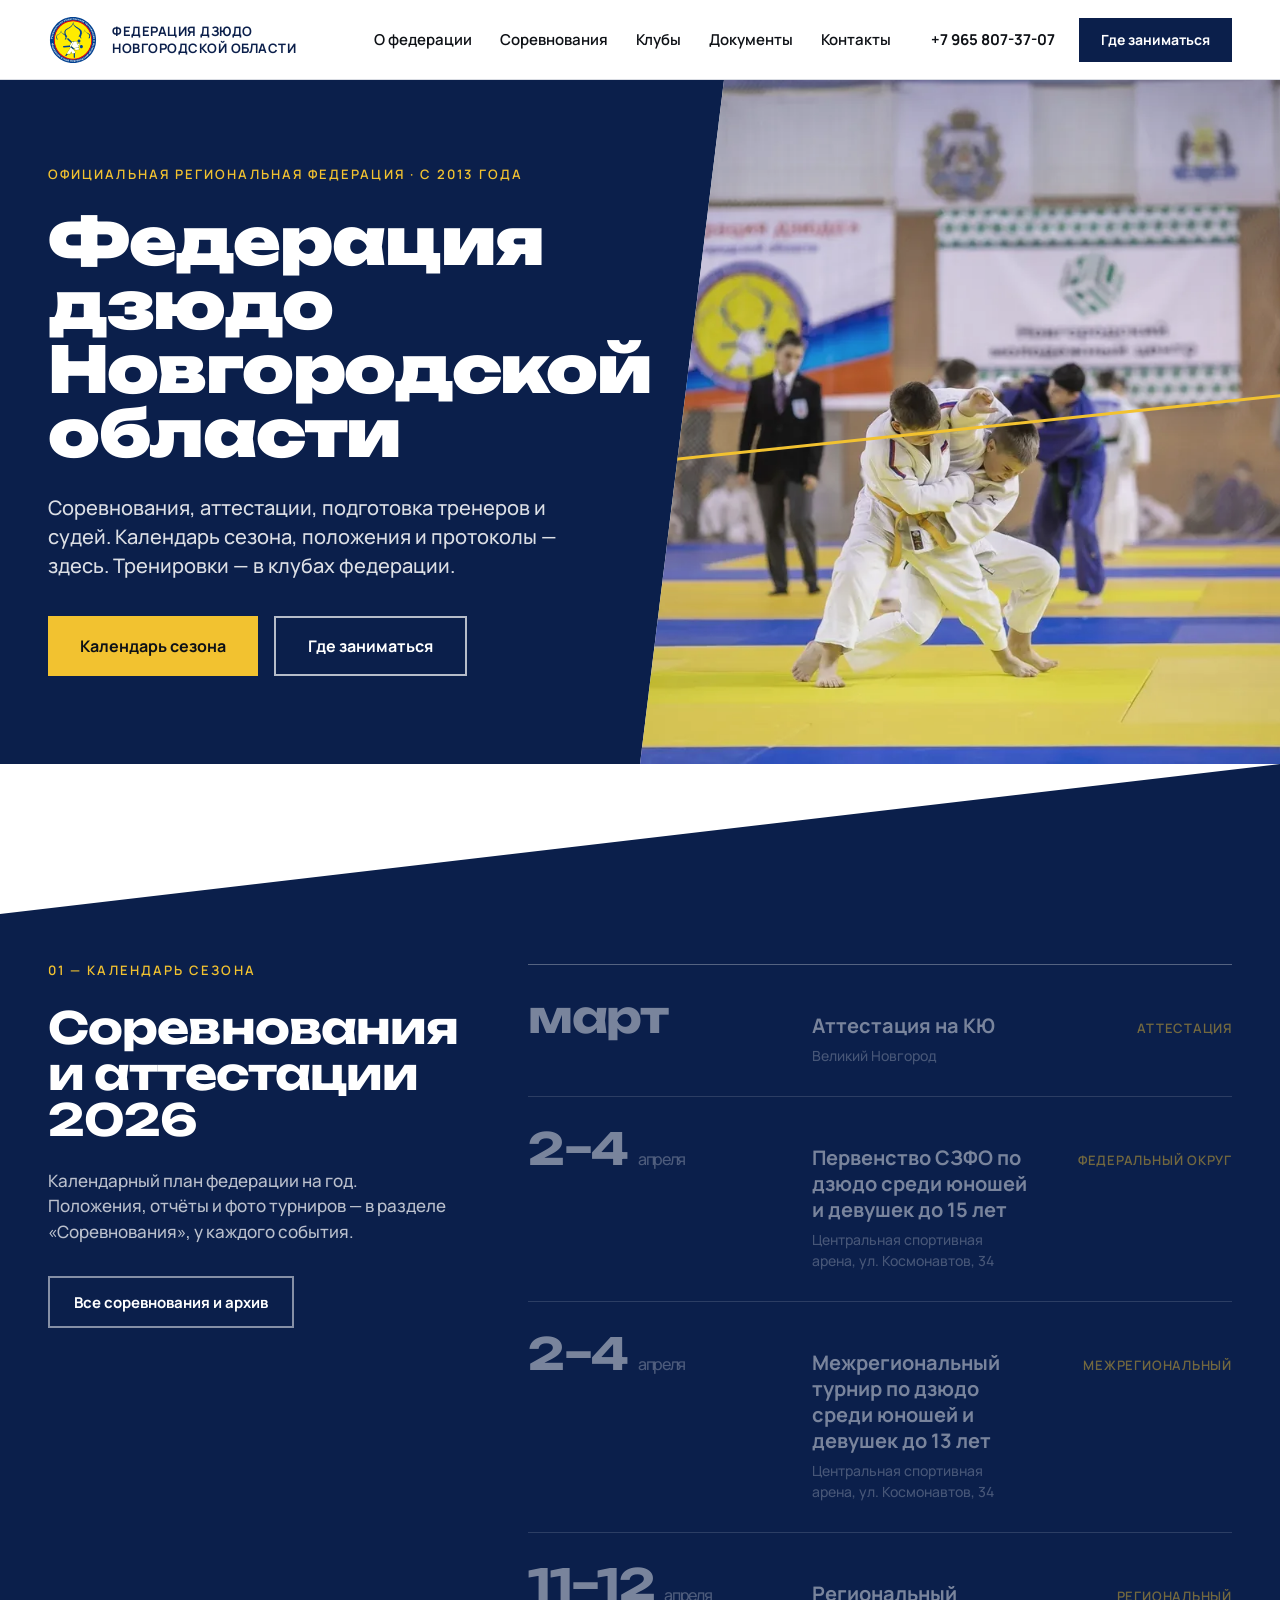
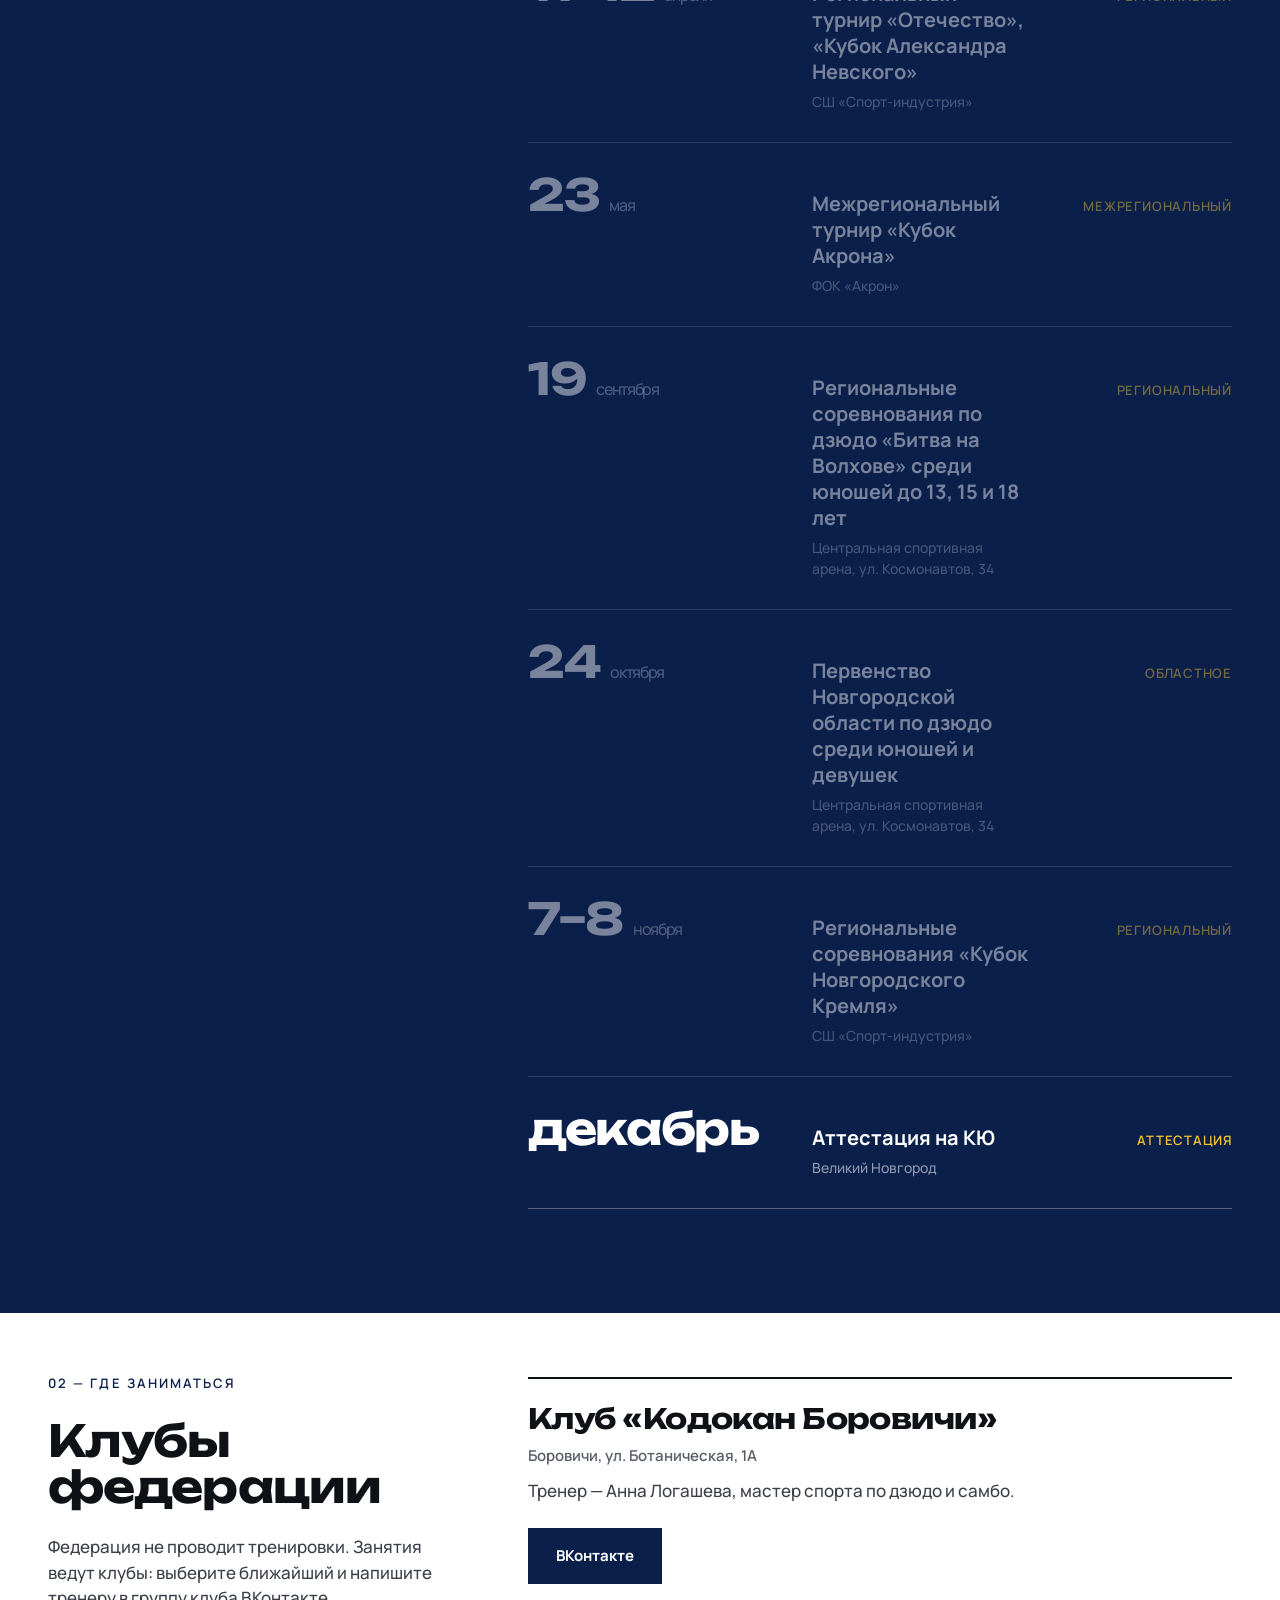
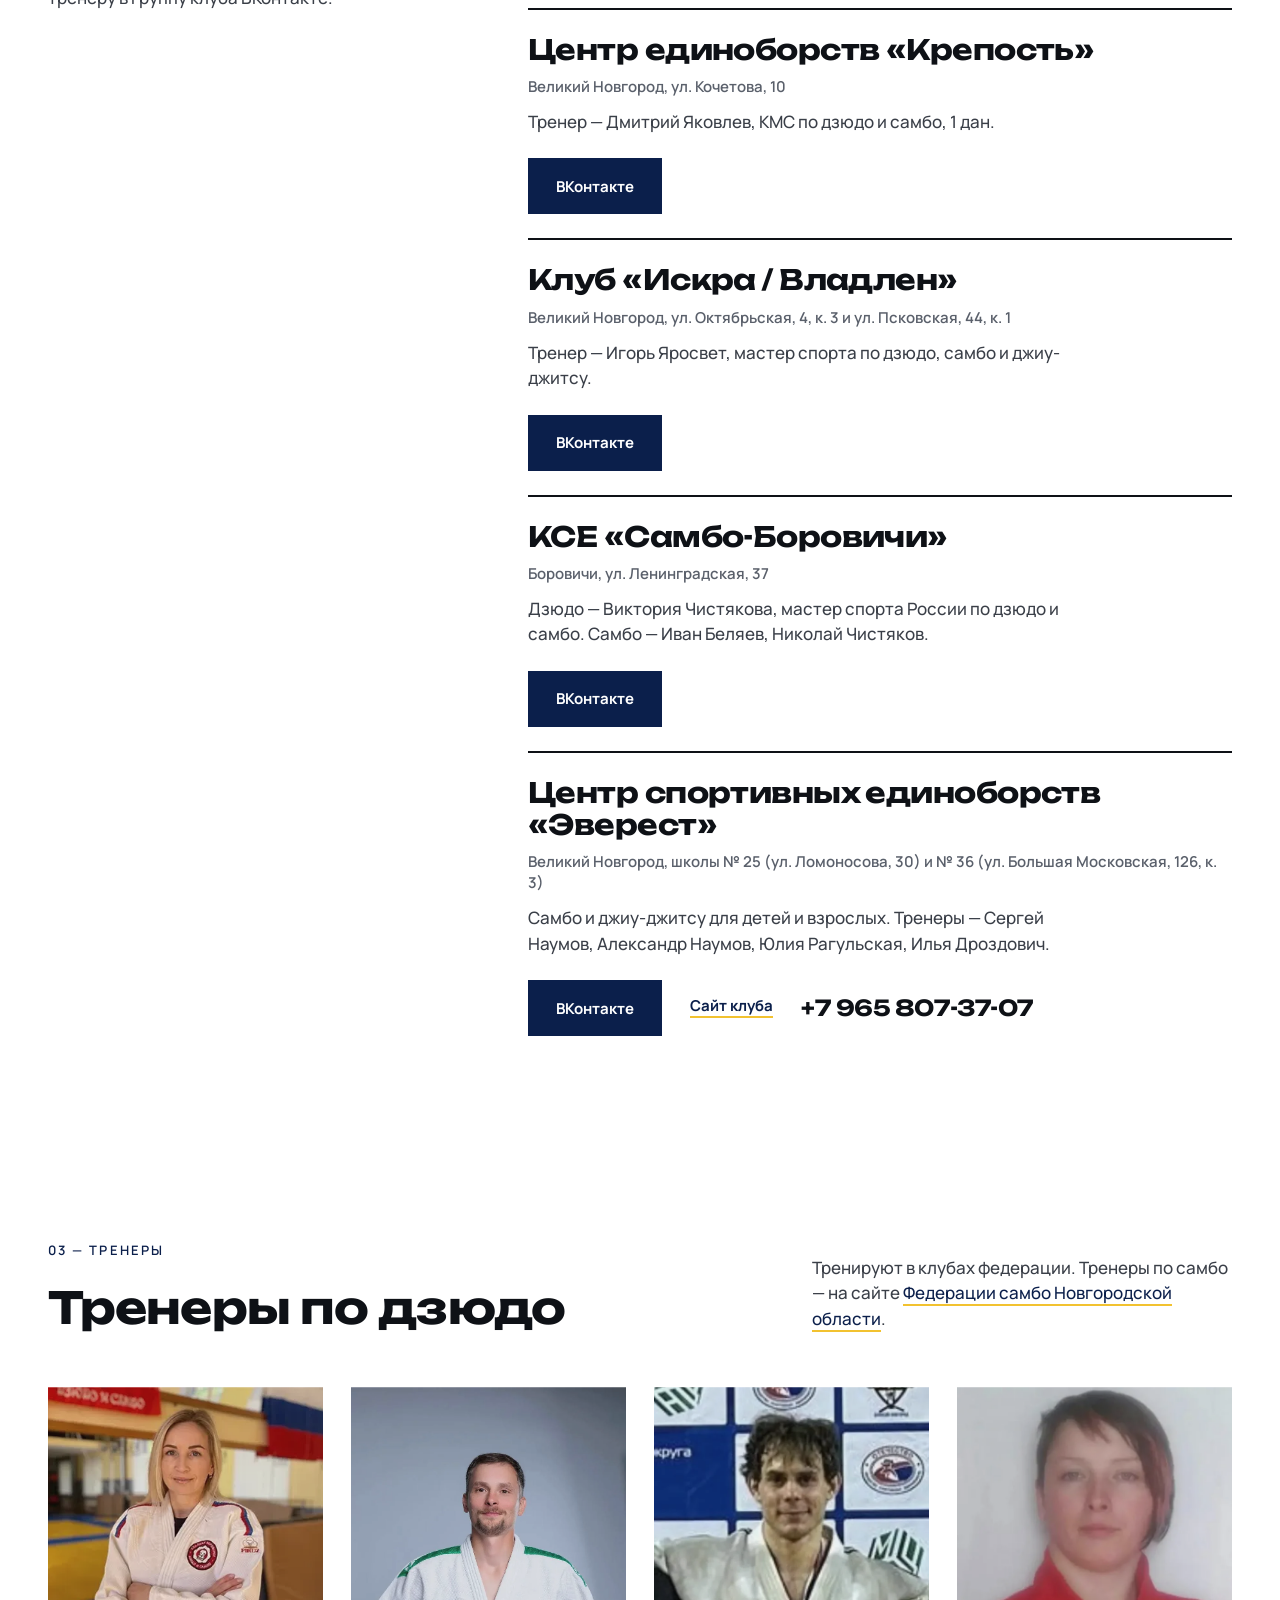
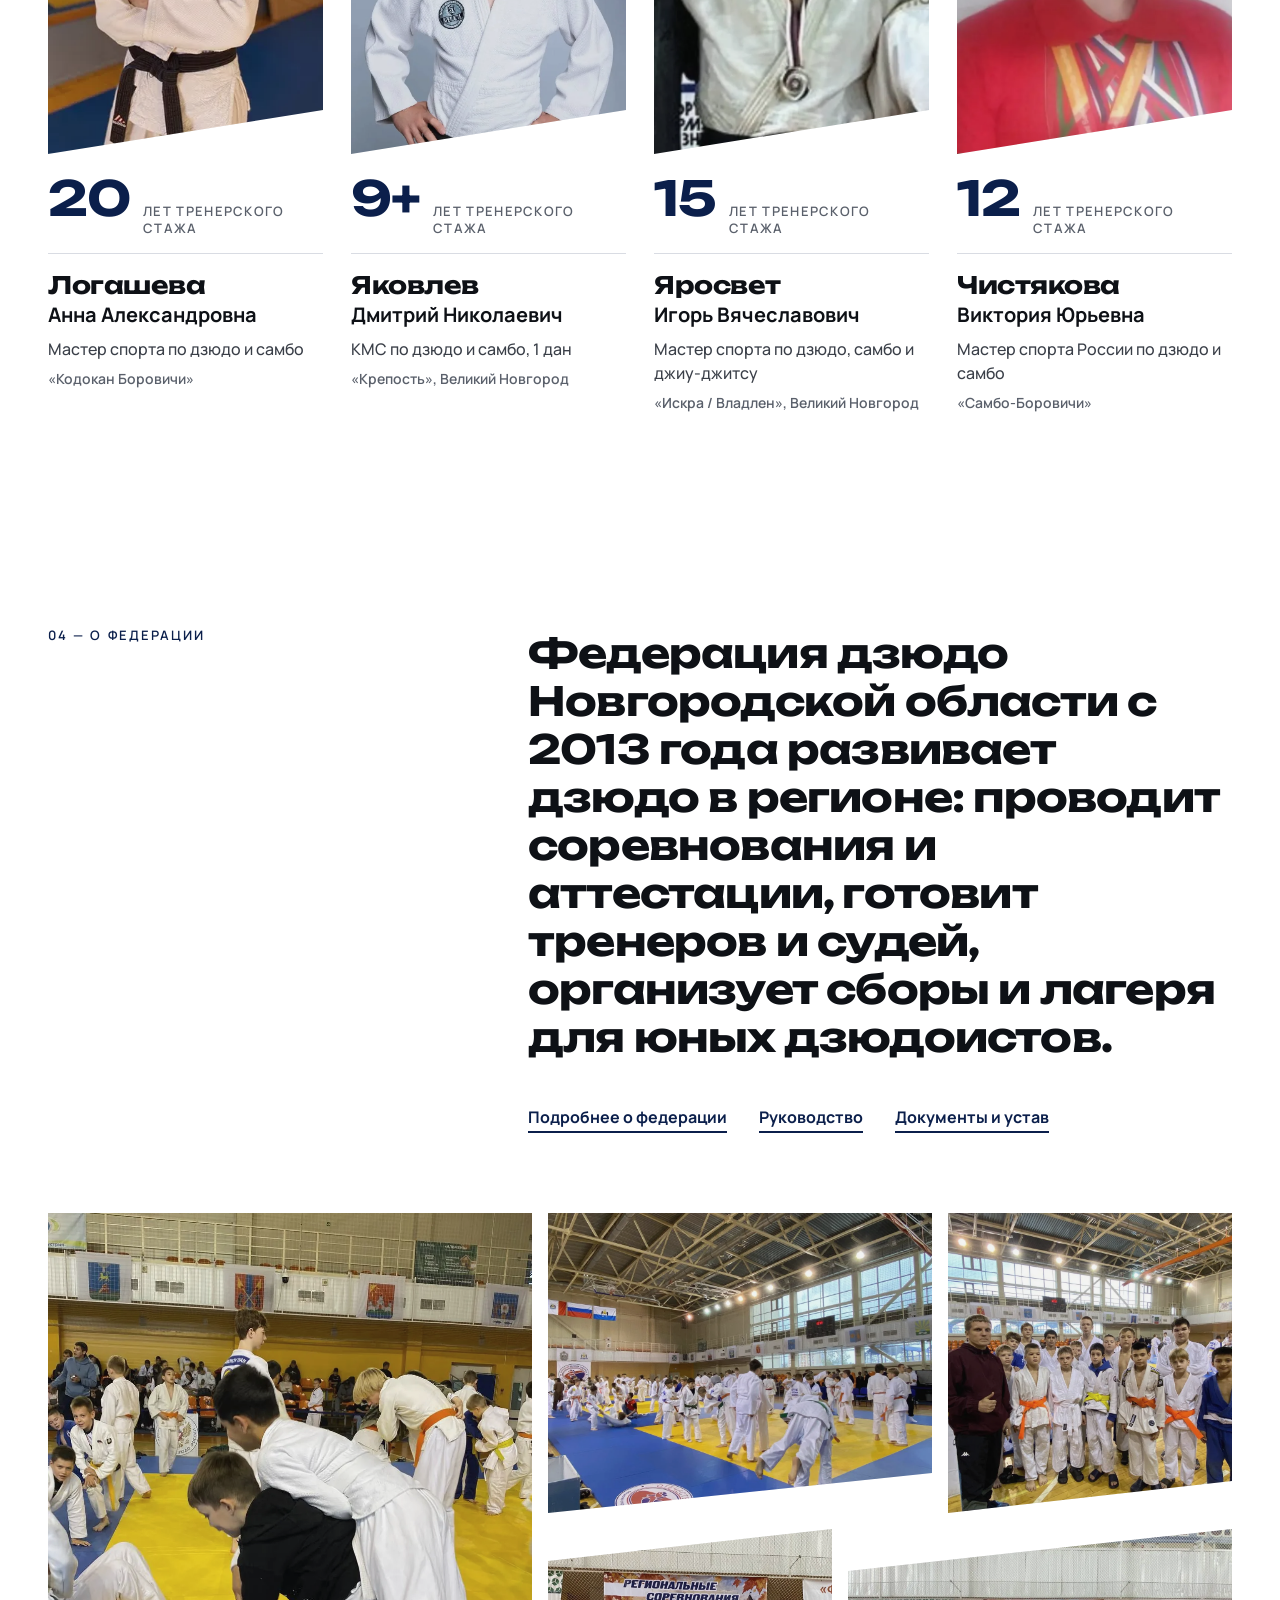
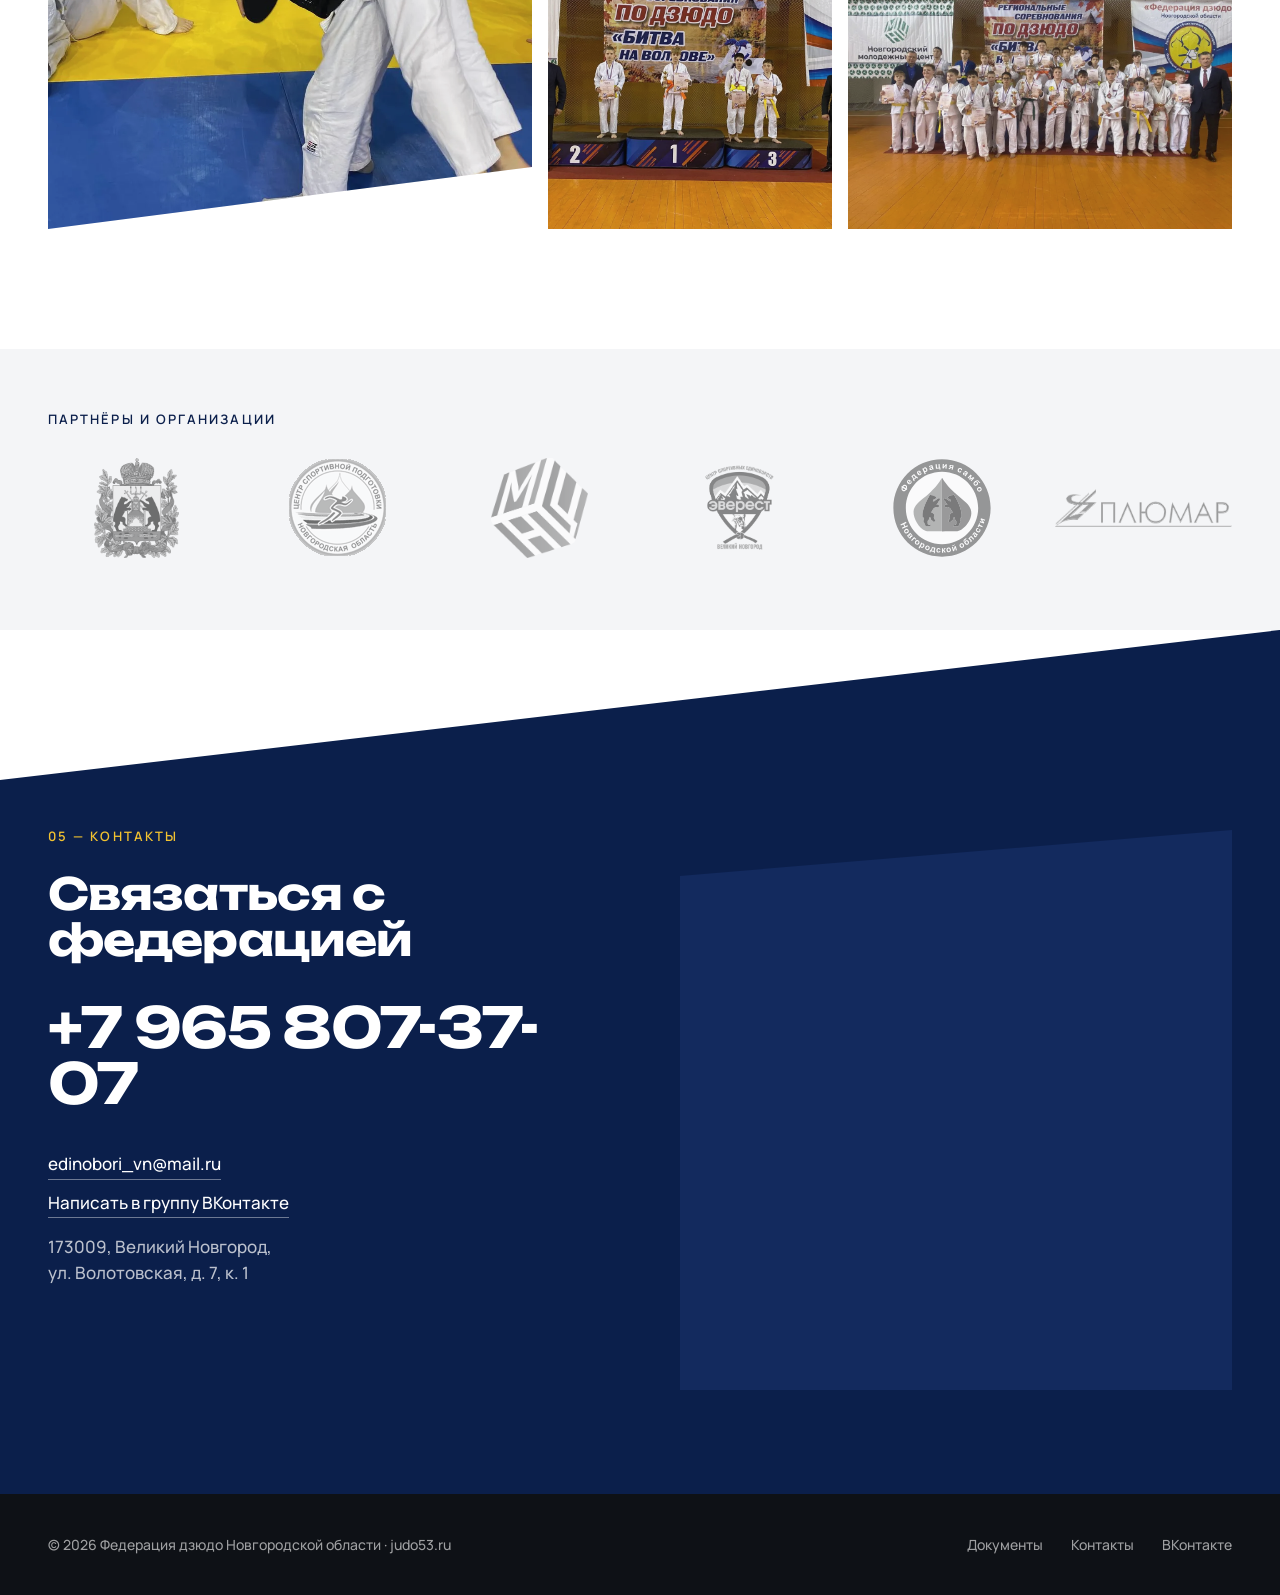
==== commit 41e98460: "Финальная проверка: заголовок на телефоне, подписи у прошедших событий, favicon и Open Graph - Загол" ====
--- a/index.html
+++ b/index.html
@@ -5,6 +5,12 @@
 <meta name="viewport" content="width=device-width, initial-scale=1">
 <title>Федерация дзюдо Новгородской области — официальный сайт</title>
 <meta name="description" content="Официальная федерация дзюдо Новгородской области: календарь соревнований и аттестаций, протоколы, документы, тренеры и клубы.">
+<meta property="og:type" content="website">
+<meta property="og:site_name" content="Федерация дзюдо Новгородской области">
+<meta property="og:title" content="Федерация дзюдо Новгородской области — официальный сайт">
+<meta property="og:description" content="Официальная федерация дзюдо Новгородской области: календарь соревнований и аттестаций, протоколы, документы, тренеры и клубы.">
+<meta property="og:locale" content="ru_RU">
+<link rel="icon" href="images/logo.svg" type="image/svg+xml">
 <link rel="preconnect" href="https://fonts.googleapis.com">
 <link rel="preconnect" href="https://fonts.gstatic.com" crossorigin>
 <link href="https://fonts.googleapis.com/css2?family=Unbounded:wght@500;700;900&family=Manrope:wght@400;500;600;700&display=swap" rel="stylesheet">
@@ -46,7 +52,7 @@
     <div>
       <div class="eyebrow light">01 — Календарь сезона</div>
       <h2>Соревнования и аттестации 2026</h2>
-      <p class="lead">Календарный план федерации на год. Положения и регламенты — в разделе «Документы» за месяц до старта.</p>
+      <p class="lead">Календарный план федерации на год. Положения, отчёты и фото турниров — в разделе «Соревнования», у каждого события.</p>
       <a class="btn btn-line-sm" href="events.html" style="margin-top:32px">Все соревнования и архив</a>
     </div>
     <div class="cal"><div class="crow" data-until="2026-03-31"><div class="d">март</div><div><div class="t">Аттестация на КЮ</div><div class="place">Великий Новгород</div></div><div class="lvl">аттестация</div></div><div class="crow" data-until="2026-04-04"><div class="d">2–4<small>апреля</small></div><div><div class="t">Первенство СЗФО по дзюдо среди юношей и девушек до 15 лет</div><div class="place">Центральная спортивная арена, ул. Космонавтов, 34</div></div><div class="lvl">федеральный округ</div></div><div class="crow" data-until="2026-04-04"><div class="d">2–4<small>апреля</small></div><div><div class="t">Межрегиональный турнир по дзюдо среди юношей и девушек до 13 лет</div><div class="place">Центральная спортивная арена, ул. Космонавтов, 34</div></div><div class="lvl">межрегиональный</div></div><div class="crow" data-until="2026-04-12"><div class="d">11–12<small>апреля</small></div><div><div class="t">Региональный турнир «Отечество», «Кубок Александра Невского»</div><div class="place">СШ «Спорт-индустрия»</div></div><div class="lvl">региональный</div></div><div class="crow" data-until="2026-05-23"><div class="d">23<small>мая</small></div><div><div class="t">Межрегиональный турнир «Кубок Акрона»</div><div class="place">ФОК «Акрон»</div></div><div class="lvl">межрегиональный</div></div><div class="crow" data-until="2026-09-19"><div class="d">19<small>сентября</small></div><div><div class="t">Региональные соревнования по дзюдо «Битва на Волхове» среди юношей до 13, 15 и 18 лет</div><div class="place">Центральная спортивная арена, ул. Космонавтов, 34</div></div><div class="lvl">региональный</div></div><div class="crow" data-until="2026-10-24"><div class="d">24<small>октября</small></div><div><div class="t">Первенство Новгородской области по дзюдо среди юношей и девушек</div><div class="place">Центральная спортивная арена, ул. Космонавтов, 34</div></div><div class="lvl">областное</div></div><div class="crow" data-until="2026-11-08"><div class="d">7–8<small>ноября</small></div><div><div class="t">Региональные соревнования «Кубок Новгородского Кремля»</div><div class="place">СШ «Спорт-индустрия»</div></div><div class="lvl">региональный</div></div><div class="crow" data-until="2026-12-31"><div class="d">декабрь</div><div><div class="t">Аттестация на КЮ</div><div class="place">Великий Новгород</div></div><div class="lvl">аттестация</div></div></div>
@@ -55,7 +61,7 @@
 <script>
 (function(){
   var t=new Date();t.setHours(0,0,0,0);
-  document.querySelectorAll('[data-until]').forEach(function(r){var d=new Date(r.dataset.until+'T23:59:59');if(d<t)r.classList.add('past');});
+  document.querySelectorAll('[data-until]').forEach(function(r){var d=new Date(r.dataset.until+'T23:59:59');if(d<t){r.classList.add('past');var n=r.querySelector('[data-past]');if(n)n.textContent=n.dataset.past;}});
   var tabs=document.querySelectorAll('.ytab'),panels=document.querySelectorAll('.ypanel');
   function show(y){tabs.forEach(function(b){b.classList.toggle('on',b.dataset.year===y)});panels.forEach(function(p){p.classList.toggle('on',p.dataset.year===y)});}
   tabs.forEach(function(b){b.addEventListener('click',function(){show(b.dataset.year);history.replaceState(null,'','#'+b.dataset.year)})});
@@ -149,7 +155,7 @@
       </div>
     </div>
     <div class="map">
-      <iframe title="Карта: Великий Новгород, ул. Волотовская, 7, к. 1" src="https://yandex.ru/map-widget/v1/?text=Великий%20Новгород%2C%20Волотовская%20улица%2C%207к1&z=16" loading="lazy" allowfullscreen></iframe>
+      <iframe title="Карта клубов федерации дзюдо" src="https://yandex.ru/map-widget/v1/?um=constructor%3A316a81f8ca8cf1520e54f915a4373d51bf2680f0f3aa505dab7a367b4962cc6d&source=constructor" loading="lazy" allowfullscreen></iframe>
     </div>
   </div>
 </section>
--- a/assets/site.css
+++ b/assets/site.css
@@ -204,7 +204,7 @@
   .hero .photo{order:10;position:relative;width:auto;height:320px;margin:32px calc(-1*var(--pad)) 0;clip-path:polygon(0 32px,100% 0,100% 100%,0 100%)}
   .hero .photo .line{left:-20px;top:55%}
   .hero-text{padding:36px 0 0;gap:20px}
-  .hero h1{font-size:42px;line-height:1}
+  .hero h1{font-size:min(42px,calc((100vw - 2*var(--pad))/9.8));line-height:1}  /* «Новгородской» целиком помещается в ширину экрана */
   .hero p{font-size:16px}
   .hero-btns{flex-direction:column;gap:10px}
   .hero-nums{gap:28px;padding:36px 0 0}
@@ -365,7 +365,7 @@
   .club-links{gap:16px}
   .club-links .btn{width:auto}
   .phero{padding:44px var(--pad) 72px;clip-path:polygon(0 0,100% 0,100% calc(100% - 30px),0 100%)}
-  .phero h1{font-size:36px;line-height:1.02;margin-top:16px}
+  .phero h1{font-size:min(36px,calc((100vw - 2*var(--pad))/10));line-height:1.02;margin-top:16px}
   .phero p{font-size:15px;margin-top:16px}
   .cta-strip{padding:40px 0;gap:20px}
   .cta-strip h2{font-size:24px}
